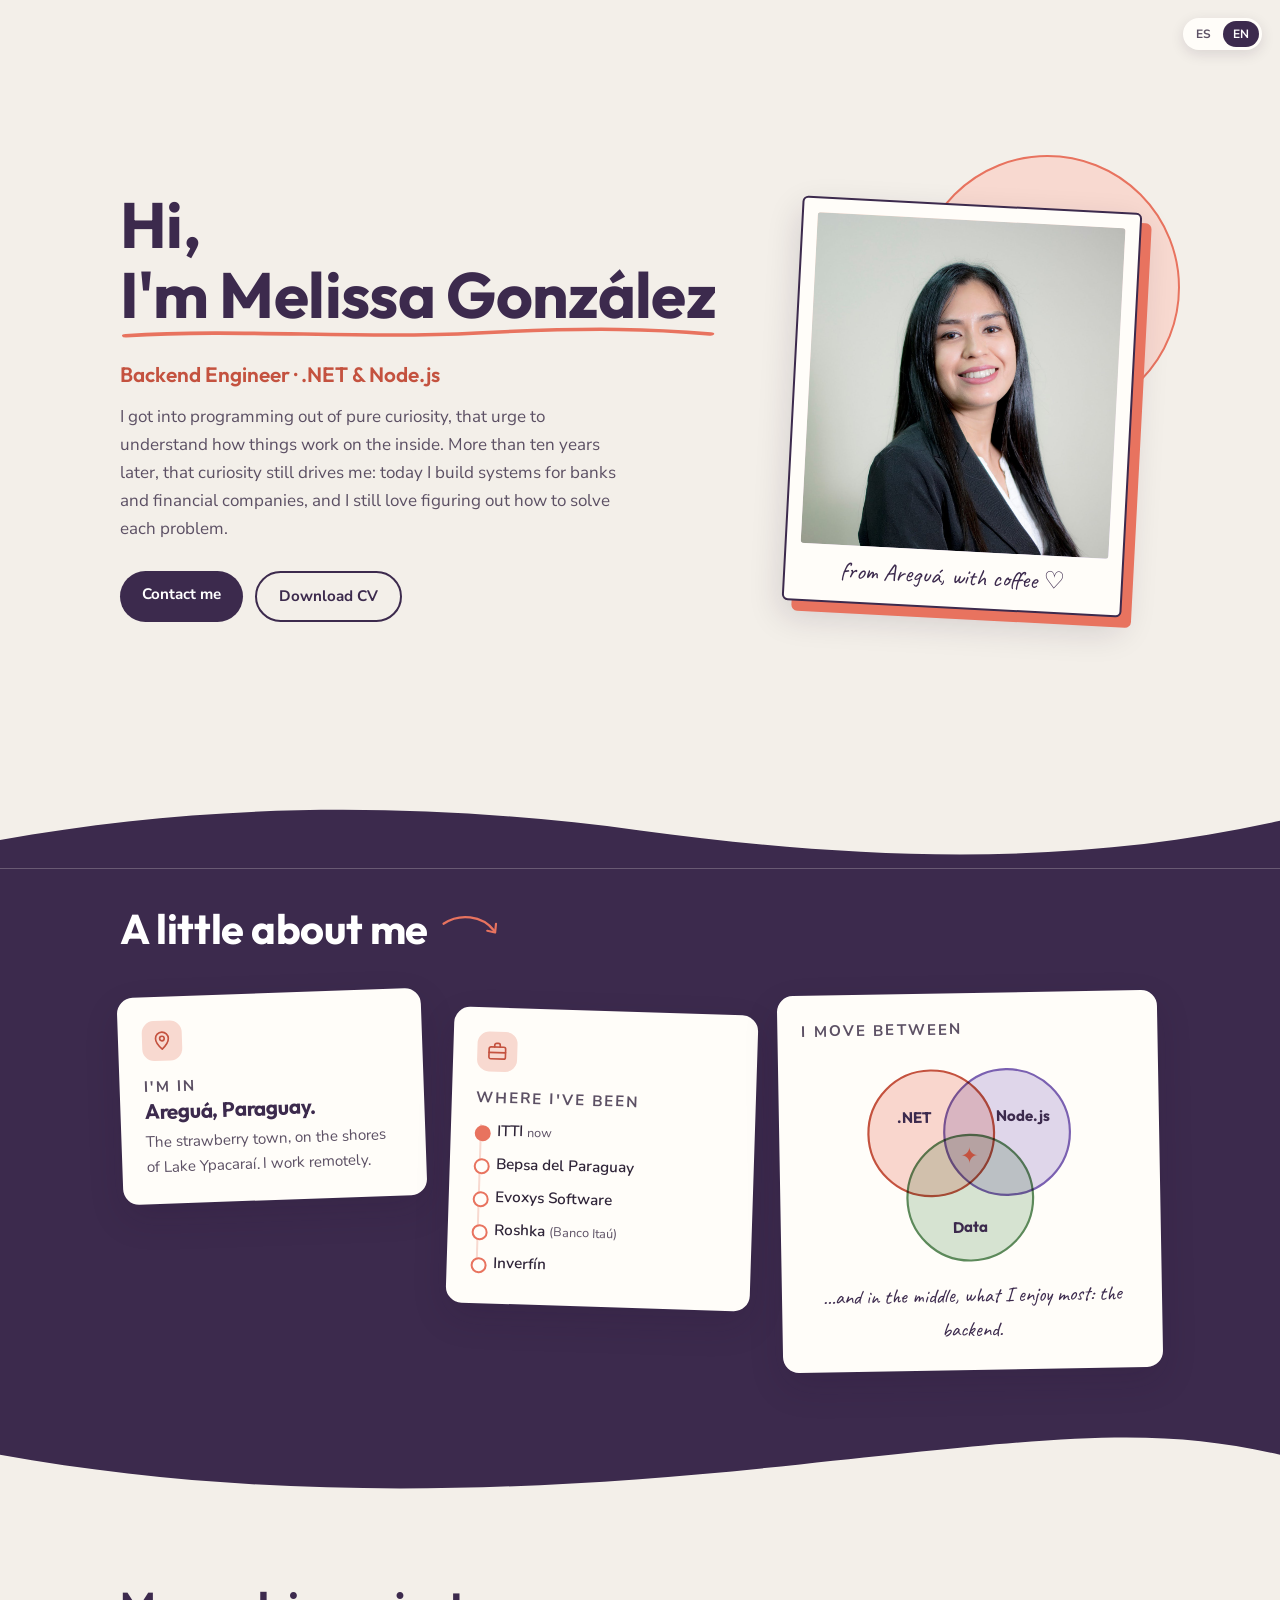
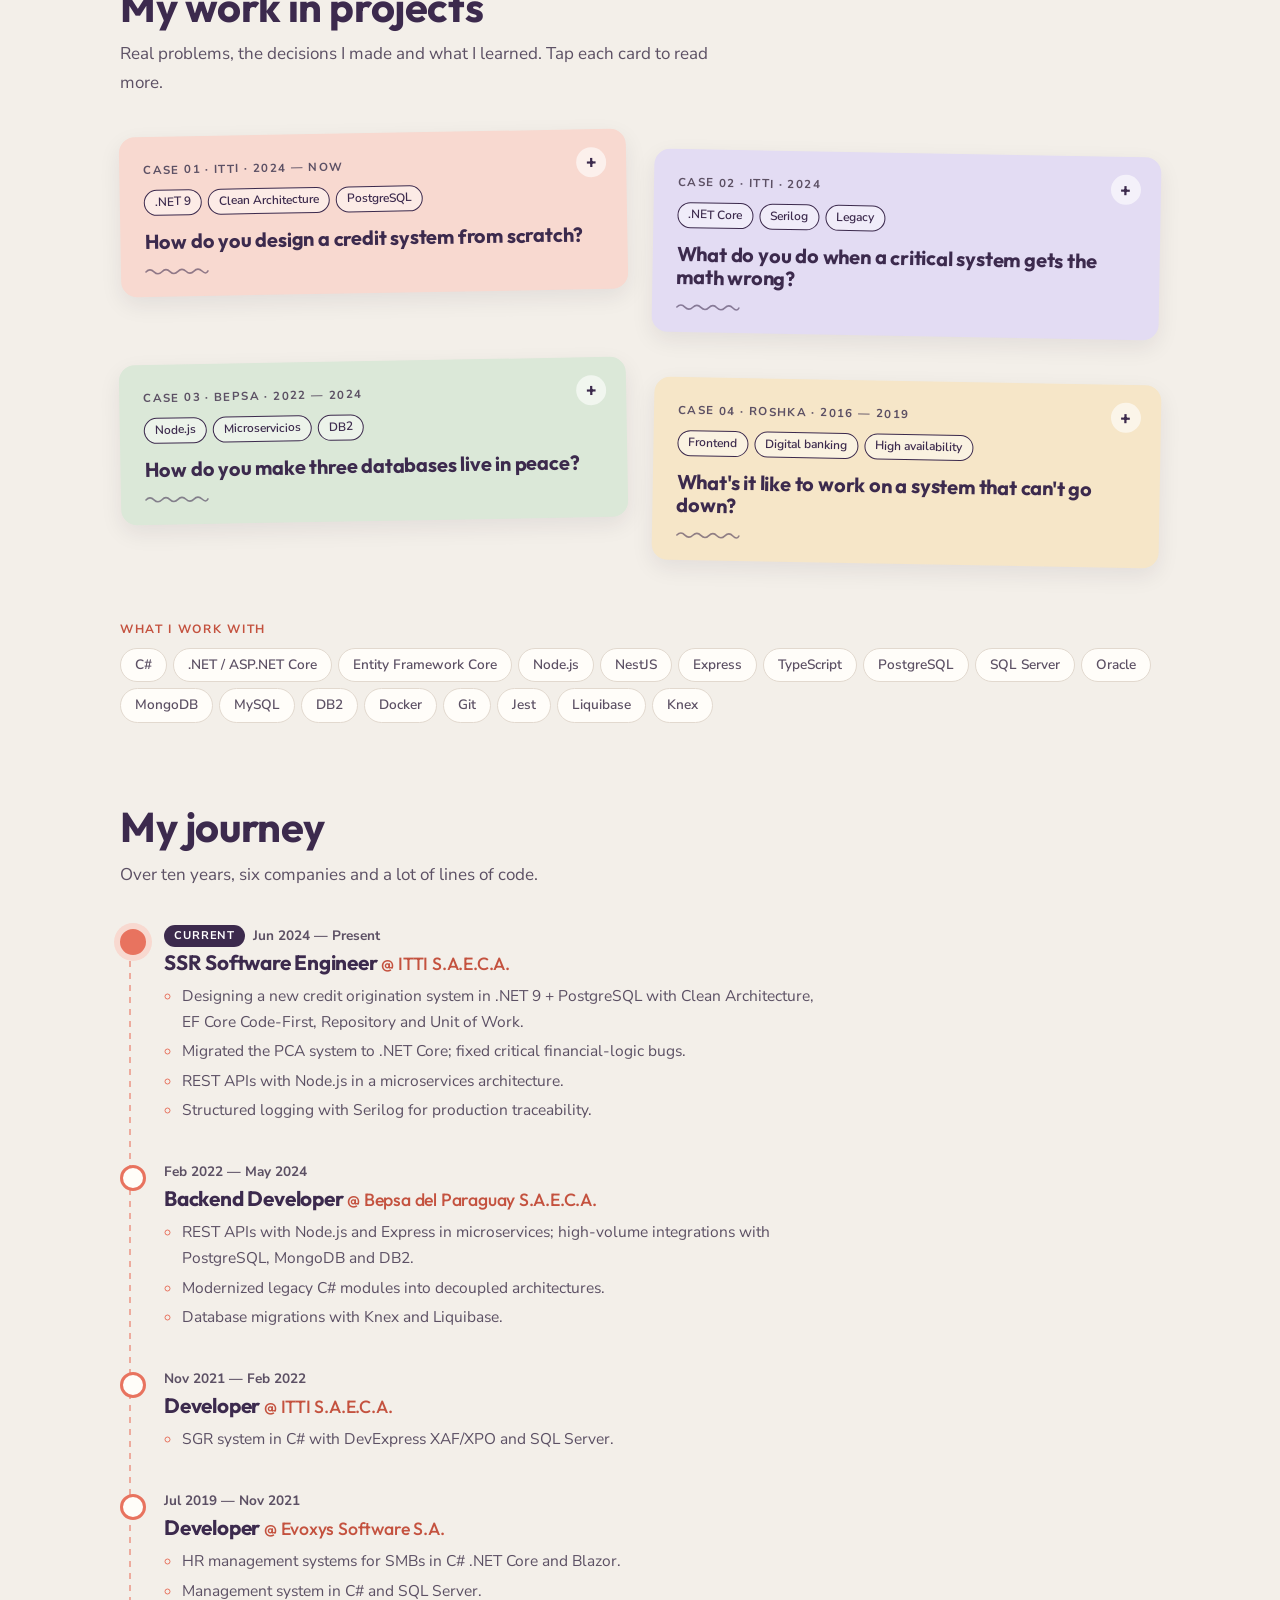
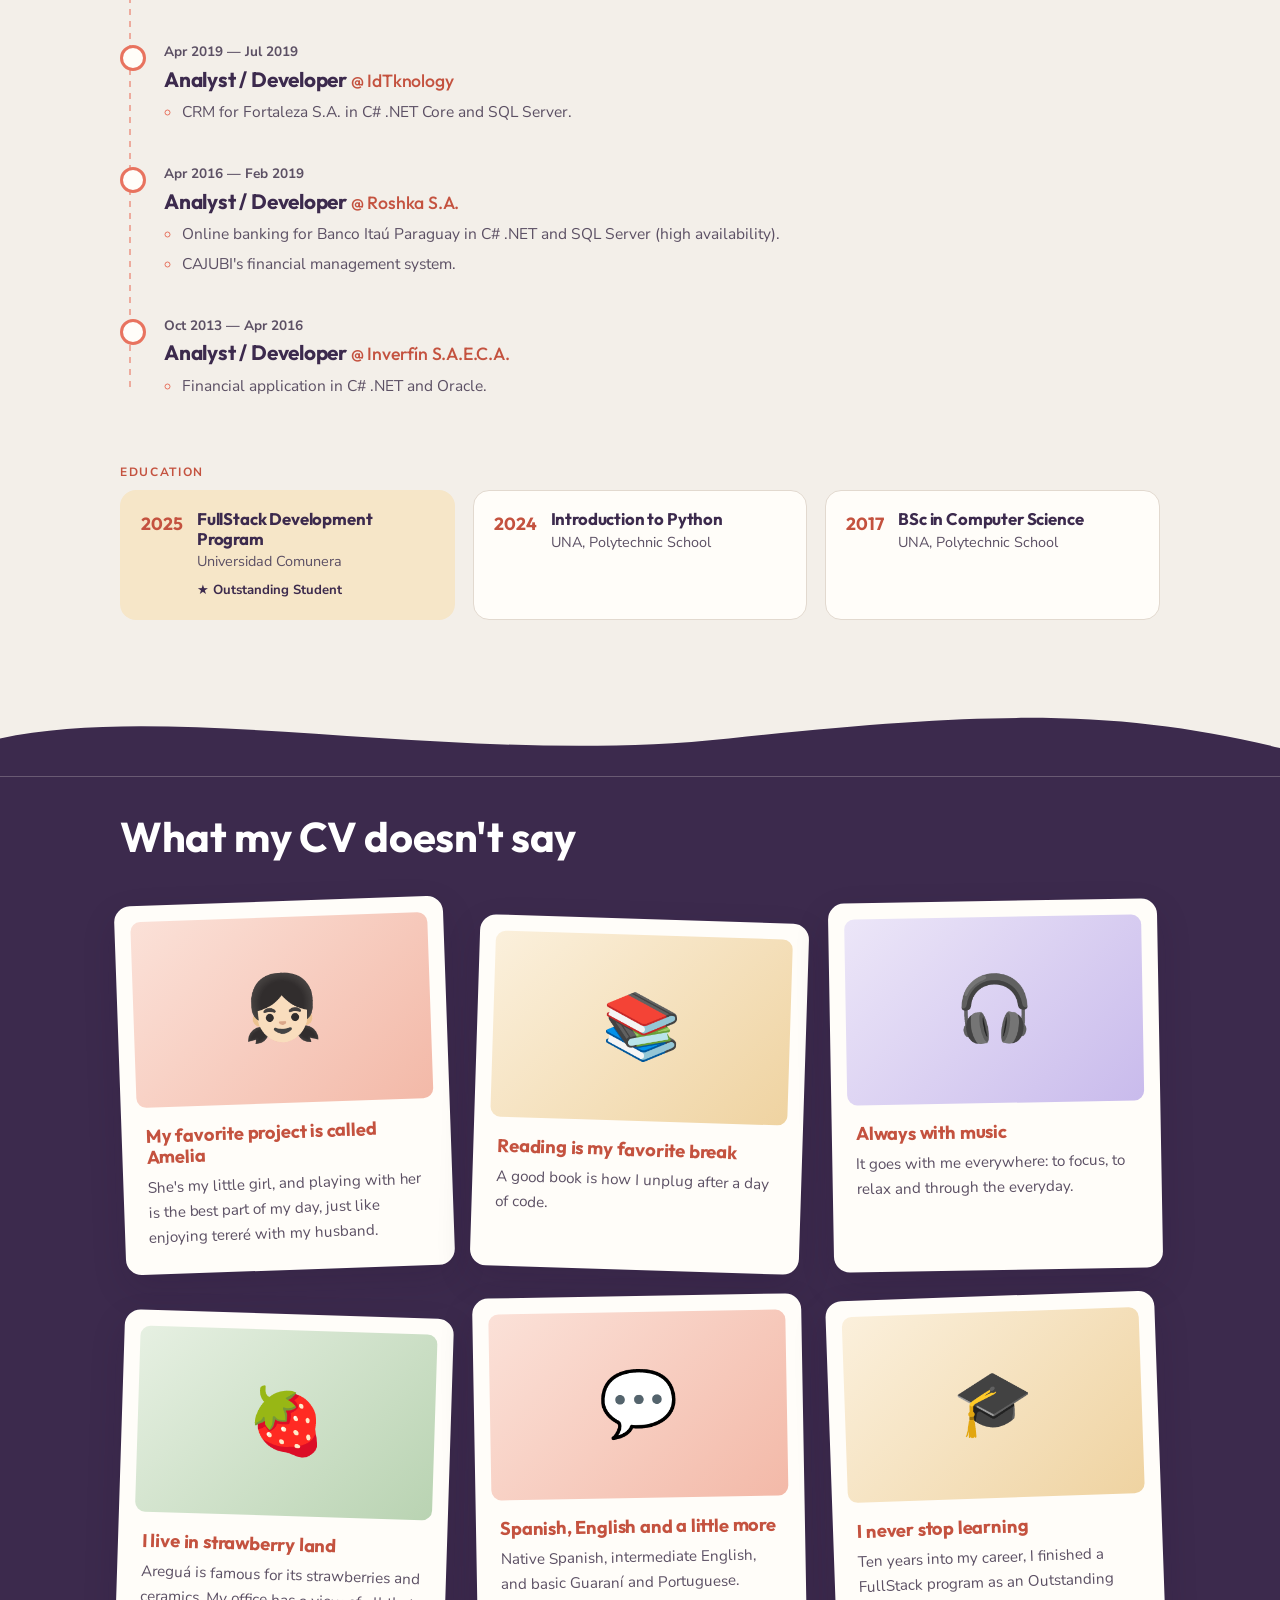
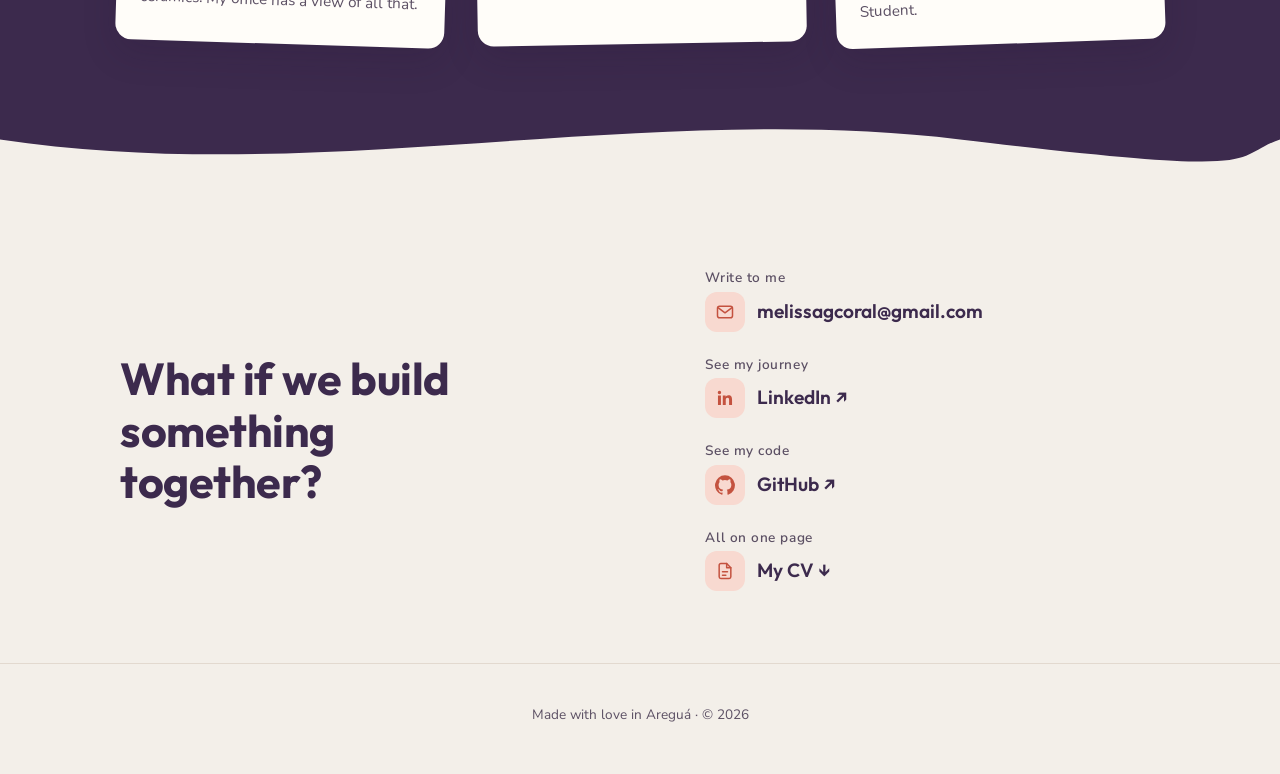
==== index.html @ dd64c3f0 "Portfolio de Melissa González Coral Versión principal (coral y ciruela) con selector ES/EN, más las " ====
<!doctype html>
<html lang="es">
<head>
  <meta charset="utf-8" />
  <meta name="viewport" content="width=device-width, initial-scale=1" />
  <title>Melissa González Coral · Backend Engineer</title>
  <meta name="description" content="Backend Engineer en Paraguay. +10 años construyendo sistemas para banca y finanzas con .NET, Node.js y PostgreSQL." />
  <meta property="og:title" content="Melissa González Coral · Backend Engineer" />
  <meta property="og:description" content="+10 años construyendo sistemas confiables para banca y finanzas." />
  <link rel="icon" href="data:image/svg+xml,<svg xmlns='http://www.w3.org/2000/svg' viewBox='0 0 32 32'><circle cx='16' cy='16' r='16' fill='%23e8735f'/><text x='16' y='22' text-anchor='middle' font-family='Arial' font-weight='700' font-size='17' fill='white'>M</text></svg>" />
  <link rel="preconnect" href="https://fonts.googleapis.com" />
  <link rel="preconnect" href="https://fonts.gstatic.com" crossorigin />
  <link href="https://fonts.googleapis.com/css2?family=Outfit:wght@400;500;600;700&family=Nunito+Sans:opsz,wght@6..12,400;6..12,600;6..12,700&family=Caveat:wght@600&display=swap" rel="stylesheet" />
  <link rel="stylesheet" href="styles.css" />
</head>
<body>
  <a class="skip" href="#main" data-i18n="skip">Saltar al contenido</a>

  <div class="lang" role="group" aria-label="Idioma / Language">
    <button data-lang="es" aria-pressed="true">ES</button>
    <button data-lang="en" aria-pressed="false">EN</button>
  </div>

  <main id="main">
    <!-- HERO -->
    <section class="hero wrap">
      <div class="hero__text">
        <h1>
          <span data-i18n="hero.hi">Hola,</span><br />
          <span class="underline"><span data-i18n="hero.name">soy Melissa González</span>
            <svg viewBox="0 0 300 18" preserveAspectRatio="none" aria-hidden="true"><path d="M3 12 C 60 4, 120 16, 180 9 S 270 5, 297 10" /></svg>
          </span>
        </h1>
        <p class="hero__role" data-i18n="hero.role">Backend Engineer · .NET & Node.js</p>
        <p class="hero__lead" data-i18n="hero.lead">
          Llegué a la programación por pura curiosidad, por esas ganas de entender cómo
          funcionan las cosas por dentro. Más de diez años después, esa curiosidad sigue siendo
          mi motor: hoy construyo sistemas para bancos y financieras, y todavía me encanta
          descubrir cómo resolver cada problema.
        </p>
        <div class="hero__cta">
          <a class="btn btn--solid" href="#contacto" data-i18n="hero.cta">Contactame</a>
          <a class="btn btn--line" href="assets/MelissaGonzalez_CV.pdf" download data-i18n="hero.cv">Descargar CV</a>
        </div>
      </div>

      <figure class="polaroid">
        <span class="polaroid__circle" aria-hidden="true"></span>
        <div class="polaroid__frame">
          <div class="polaroid__photo">
            <!-- Para usar tu foto: guardala como assets/foto.jpg y aparece sola -->
            <div class="polaroid__placeholder" aria-hidden="true">
              <span class="ph-emoji">👩🏻‍💻</span>
              <span class="ph-steam">☕</span>
            </div>
            <img src="assets/foto.jpg" alt="Melissa González" onerror="this.remove()" />
          </div>
          <figcaption class="hand" data-i18n="hero.caption">desde Areguá, con café ♡</figcaption>
        </div>
      </figure>
    </section>

    <!-- ABOUT (dark) -->
    <div class="wave wave--top" aria-hidden="true"><svg viewBox="0 0 1440 80" preserveAspectRatio="none"><path d="M0 50 C 240 10, 480 10, 720 40 S 1200 80, 1440 30 L1440 80 L0 80 Z"/></svg></div>
    <section class="dark" id="sobre-mi">
      <div class="wrap">
        <h2 class="title-arrow"><span data-i18n="about.title">Un poco sobre mí</span>
          <svg class="arrow" viewBox="0 0 80 40" aria-hidden="true"><path d="M4 14 C 22 2, 48 4, 62 22" /><path d="M54 22 L63 24 L64 14" /></svg>
        </h2>

        <div class="about">
          <article class="card card--tilt-l">
            <span class="card__icon" aria-hidden="true">
              <svg viewBox="0 0 24 24"><path d="M12 21s-7-6.2-7-11.5A7 7 0 0 1 19 9.5C19 14.8 12 21 12 21Z"/><circle cx="12" cy="9.5" r="2.5"/></svg>
            </span>
            <p class="label" data-i18n="about.where.k">Estoy en</p>
            <h3>Areguá, Paraguay.</h3>
            <p data-i18n="about.where.p">La ciudad de las frutillas, a orillas del lago Ypacaraí. Trabajo en remoto.</p>
          </article>

          <article class="card card--tilt-r">
            <span class="card__icon" aria-hidden="true">
              <svg viewBox="0 0 24 24"><rect x="3" y="7" width="18" height="13" rx="2"/><path d="M9 7V5a2 2 0 0 1 2-2h2a2 2 0 0 1 2 2v2M3 13h18"/></svg>
            </span>
            <p class="label" data-i18n="about.been.k">Pasé por</p>
            <ol class="path">
              <li class="now">ITTI <small data-i18n="about.now">hoy</small></li>
              <li>Bepsa del Paraguay</li>
              <li>Evoxys Software</li>
              <li>Roshka <small>(Banco Itaú)</small></li>
              <li>Inverfín</li>
            </ol>
          </article>

          <article class="card card--tilt-l2">
            <p class="label" data-i18n="about.venn.k">Me muevo entre</p>
            <svg class="venn" viewBox="0 0 240 210" role="img" aria-label=".NET, Node.js y Bases de datos; en el centro, Backend">
              <circle cx="85" cy="80" r="58" class="v1" />
              <circle cx="155" cy="80" r="58" class="v2" />
              <circle cx="120" cy="140" r="58" class="v3" />
              <text x="70" y="70">.NET</text>
              <text x="170" y="70">Node.js</text>
              <text x="120" y="172" data-i18n="about.venn.db">Datos</text>
              <text x="120" y="108" class="center">✦</text>
            </svg>
            <p class="venn__note" data-i18n="about.venn.note">…y en el medio, lo que más disfruto: el backend.</p>
          </article>
        </div>
      </div>
    </section>
    <div class="wave wave--bottom" aria-hidden="true"><svg viewBox="0 0 1440 80" preserveAspectRatio="none"><path d="M0 30 C 300 80, 600 70, 900 40 S 1300 0, 1440 30 L1440 0 L0 0 Z"/></svg></div>

    <!-- PROJECTS -->
    <section class="wrap section" id="proyectos">
      <h2 data-i18n="proj.title">Mi trabajo en proyectos</h2>
      <p class="sub" data-i18n="proj.sub">Problemas reales, las decisiones que tomé y lo que aprendí. Tocá cada tarjeta para leer más.</p>

      <div class="cases">
        <details class="case case--coral">
          <summary>
            <span class="case__n" data-i18n="c1.n">Caso 01 · ITTI · 2024 — hoy</span>
            <ul class="pills"><li>.NET 9</li><li>Clean Architecture</li><li>PostgreSQL</li></ul>
            <h3 data-i18n="c1.q">¿Cómo se diseña un sistema de crédito desde cero?</h3>
            <span class="squiggle" aria-hidden="true"></span>
          </summary>
          <div class="case__body" data-i18n="c1.a">
            <p>Me tocó diseñar el nuevo sistema de originación de crédito. Lo armé por capas (API, aplicación, dominio e infraestructura) para que las reglas del negocio vivan separadas de la base de datos y se puedan probar sin miedo.</p>
            <p><strong>Decisiones:</strong> Entity Framework Core Code-First, patrones Repository y Unit of Work, y PostgreSQL.</p>
          </div>
        </details>

        <details class="case case--lilac">
          <summary>
            <span class="case__n" data-i18n="c2.n">Caso 02 · ITTI · 2024</span>
            <ul class="pills"><li>.NET Core</li><li>Serilog</li><li>Legacy</li></ul>
            <h3 data-i18n="c2.q">¿Qué hacés cuando un sistema crítico calcula mal?</h3>
            <span class="squiggle" aria-hidden="true"></span>
          </summary>
          <div class="case__body" data-i18n="c2.a">
            <p>Migré el sistema PCA de originación de crédito a .NET Core y corregí bugs críticos de lógica financiera, mejorando la integridad de los datos.</p>
            <p><strong>Lo que aprendí:</strong> sin buenos logs no hay diagnóstico. Sumé logging estructurado con Serilog y el equipo empezó a encontrar errores mucho más rápido.</p>
          </div>
        </details>

        <details class="case case--sage">
          <summary>
            <span class="case__n" data-i18n="c3.n">Caso 03 · Bepsa · 2022 — 2024</span>
            <ul class="pills"><li>Node.js</li><li>Microservicios</li><li>DB2</li></ul>
            <h3 data-i18n="c3.q">¿Cómo hacés que tres bases de datos convivan en paz?</h3>
            <span class="squiggle" aria-hidden="true"></span>
          </summary>
          <div class="case__body" data-i18n="c3.a">
            <p>Diseñé APIs REST en Node.js y Express dentro de una arquitectura de microservicios de alto volumen, integrando PostgreSQL, MongoDB y DB2.</p>
            <p><strong>La clave:</strong> migraciones versionadas con Knex y Liquibase, para que desarrollo y producción nunca se desincronicen. También modernicé módulos legacy en C#.</p>
          </div>
        </details>

        <details class="case case--sand">
          <summary>
            <span class="case__n" data-i18n="c4.n">Caso 04 · Roshka · 2016 — 2019</span>
            <ul class="pills"><li>Frontend</li><li data-i18n="c4.pill">Banca digital</li><li data-i18n="c4.pill2">Alta disponibilidad</li></ul>
            <h3 data-i18n="c4.q">¿Cómo es trabajar en un sistema que no se puede caer?</h3>
            <span class="squiggle" aria-hidden="true"></span>
          </summary>
          <div class="case__body" data-i18n="c4.a">
            <p>Desarrollé y mantuve el frontend del homebanking de Banco Itaú Paraguay, un sistema transaccional que tenía que estar disponible todo el tiempo. También el sistema de gestión financiera de CAJUBI.</p>
            <p><strong>Lo que aprendí:</strong> cuando miles de personas dependen de un sistema, cada cambio que pasa a producción se cuida al detalle.</p>
          </div>
        </details>
      </div>

      <div class="stack">
        <p class="label" data-i18n="stack.k">Con qué trabajo</p>
        <ul class="pills pills--lg">
          <li>C#</li><li>.NET / ASP.NET Core</li><li>Entity Framework Core</li><li>Node.js</li><li>NestJS</li><li>Express</li><li>TypeScript</li>
          <li>PostgreSQL</li><li>SQL Server</li><li>Oracle</li><li>MongoDB</li><li>MySQL</li><li>DB2</li>
          <li>Docker</li><li>Git</li><li>Jest</li><li>Liquibase</li><li>Knex</li>
        </ul>
      </div>
    </section>

    <!-- EXPERIENCE + EDUCATION -->
    <section class="wrap section section--tight" id="experiencia">
      <h2 data-i18n="exp.title">Mi recorrido</h2>
      <p class="sub" data-i18n="exp.sub">Más de diez años, seis empresas y muchas líneas de código.</p>

      <ol class="timeline">
        <li class="tl tl--now">
          <div class="tl__when"><span class="tl__badge" data-i18n="exp.now">Actual</span> <span data-i18n="j1.when">Jun 2024 — Presente</span></div>
          <h3><span data-i18n="j1.role">SSR Software Engineer</span> <span class="tl__at">@ ITTI S.A.E.C.A.</span></h3>
          <ul>
            <li data-i18n="j1.b1">Diseño de un nuevo sistema de originación de crédito en .NET 9 + PostgreSQL con Clean Architecture, EF Core Code-First, Repository y Unit of Work.</li>
            <li data-i18n="j1.b2">Migración del sistema PCA a .NET Core; corrección de bugs críticos de lógica financiera.</li>
            <li data-i18n="j1.b3">APIs REST con Node.js en arquitectura de microservicios.</li>
            <li data-i18n="j1.b4">Logging estructurado con Serilog para trazabilidad en producción.</li>
          </ul>
        </li>
        <li class="tl">
          <div class="tl__when">Feb 2022 — May 2024</div>
          <h3><span data-i18n="j2.role">Desarrolladora Backend</span> <span class="tl__at">@ Bepsa del Paraguay S.A.E.C.A.</span></h3>
          <ul>
            <li data-i18n="j2.b1">APIs REST con Node.js y Express en microservicios; integraciones con PostgreSQL, MongoDB y DB2 en alto volumen.</li>
            <li data-i18n="j2.b2">Modernización de módulos legacy en C# hacia arquitecturas desacopladas.</li>
            <li data-i18n="j2.b3">Gestión de migraciones con Knex y Liquibase.</li>
          </ul>
        </li>
        <li class="tl">
          <div class="tl__when">Nov 2021 — Feb 2022</div>
          <h3><span data-i18n="j3.role">Desarrolladora</span> <span class="tl__at">@ ITTI S.A.E.C.A.</span></h3>
          <ul>
            <li data-i18n="j3.b1">Sistema SGR en C# con DevExpress XAF/XPO y SQL Server.</li>
          </ul>
        </li>
        <li class="tl">
          <div class="tl__when">Jul 2019 — Nov 2021</div>
          <h3><span data-i18n="j4.role">Desarrolladora</span> <span class="tl__at">@ Evoxys Software S.A.</span></h3>
          <ul>
            <li data-i18n="j4.b1">Sistemas de gestión de RR.HH. para PyMEs en C# .NET Core y Blazor.</li>
            <li data-i18n="j4.b2">Sistema de gestión en C# y SQL Server.</li>
          </ul>
        </li>
        <li class="tl">
          <div class="tl__when" data-i18n="j5.when">Abr 2019 — Jul 2019</div>
          <h3><span data-i18n="j5.role">Analista / Desarrolladora</span> <span class="tl__at">@ IdTknology</span></h3>
          <ul>
            <li data-i18n="j5.b1">CRM para Fortaleza S.A. en C# .NET Core y SQL Server.</li>
          </ul>
        </li>
        <li class="tl">
          <div class="tl__when" data-i18n="j6.when">Abr 2016 — Feb 2019</div>
          <h3><span data-i18n="j6.role">Analista / Desarrolladora</span> <span class="tl__at">@ Roshka S.A.</span></h3>
          <ul>
            <li data-i18n="j6.b1">Homebanking de Banco Itaú Paraguay en C# .NET y SQL Server (alta disponibilidad).</li>
            <li data-i18n="j6.b2">Sistema de gestión financiera de CAJUBI.</li>
          </ul>
        </li>
        <li class="tl">
          <div class="tl__when" data-i18n="j7.when">Oct 2013 — Abr 2016</div>
          <h3><span data-i18n="j7.role">Analista / Desarrolladora</span> <span class="tl__at">@ Inverfín S.A.E.C.A.</span></h3>
          <ul>
            <li data-i18n="j7.b1">Aplicación financiera en C# .NET y Oracle.</li>
          </ul>
        </li>
      </ol>

      <div class="edu">
        <p class="label" data-i18n="edu.k">Educación</p>
        <ul class="edu__list">
          <li class="edu__item edu__item--star">
            <span class="edu__year">2025</span>
            <div>
              <h3 data-i18n="edu1.t">Diplomado en FullStack</h3>
              <p>Universidad Comunera <span class="edu__badge" data-i18n="edu1.badge">★ Estudiante Destacada</span></p>
            </div>
          </li>
          <li class="edu__item">
            <span class="edu__year">2024</span>
            <div>
              <h3 data-i18n="edu2.t">Introducción a Python</h3>
              <p data-i18n="edu.una">UNA, Facultad Politécnica</p>
            </div>
          </li>
          <li class="edu__item">
            <span class="edu__year">2017</span>
            <div>
              <h3 data-i18n="edu3.t">Licenciatura en Ciencias Informáticas</h3>
              <p data-i18n="edu.una2">UNA, Facultad Politécnica</p>
            </div>
          </li>
        </ul>
      </div>
    </section>

    <!-- FUN FACTS (dark) -->
    <div class="wave wave--top" aria-hidden="true"><svg viewBox="0 0 1440 80" preserveAspectRatio="none"><path d="M0 40 C 200 0, 520 70, 820 40 S 1260 10, 1440 50 L1440 80 L0 80 Z"/></svg></div>
    <section class="dark" id="mas-de-mi">
      <div class="wrap">
        <h2 class="title-spark"><span data-i18n="fun.title">Lo que no dice mi CV</span></h2>
        <div class="facts">
          <article class="fact card--tilt-l">
            <div class="fact__art fact__art--coral" aria-hidden="true">👧🏻</div>
            <h3 data-i18n="f4.t">Mi proyecto favorito se llama Amelia</h3>
            <p data-i18n="f4.p">Es mi niña, y jugar con ella es la mejor parte de mi día, igual que disfrutar un tereré con mi esposo.</p>
          </article>
          <article class="fact card--tilt-r">
            <div class="fact__art fact__art--sand" aria-hidden="true">📚</div>
            <h3 data-i18n="f5.t">Leer es mi pausa favorita</h3>
            <p data-i18n="f5.p">Un buen libro es mi forma de desconectar después de un día de código.</p>
          </article>
          <article class="fact card--tilt-l2">
            <div class="fact__art fact__art--lilac" aria-hidden="true">🎧</div>
            <h3 data-i18n="f6.t">Siempre con música</h3>
            <p data-i18n="f6.p">Me acompaña en todo: para concentrarme, para relajarme y para el día a día.</p>
          </article>
          <article class="fact card--tilt-r">
            <div class="fact__art fact__art--sage" aria-hidden="true">🍓</div>
            <h3 data-i18n="f1.t">Vivo en la tierra de las frutillas</h3>
            <p data-i18n="f1.p">Areguá es famosa por sus frutillas y su cerámica. Mi oficina tiene vista a eso.</p>
          </article>
          <article class="fact card--tilt-l2">
            <div class="fact__art fact__art--coral" aria-hidden="true">💬</div>
            <h3 data-i18n="f2.t">Español, inglés y un poquito más</h3>
            <p data-i18n="f2.p">Español nativo, inglés intermedio, y guaraní y portugués en nivel básico.</p>
          </article>
          <article class="fact card--tilt-l">
            <div class="fact__art fact__art--sand" aria-hidden="true">🎓</div>
            <h3 data-i18n="f3.t">Nunca dejo de estudiar</h3>
            <p data-i18n="f3.p">Diez años después de empezar, terminé un Diplomado FullStack como Estudiante Destacada.</p>
          </article>
        </div>
      </div>
    </section>
    <div class="wave wave--bottom" aria-hidden="true"><svg viewBox="0 0 1440 80" preserveAspectRatio="none"><path d="M0 40 C 360 90, 720 0, 1080 40 S 1380 60, 1440 40 L1440 0 L0 0 Z"/></svg></div>

    <!-- CONTACT -->
    <section class="wrap contact" id="contacto">
      <h2 data-i18n="contact.title">¿Y si construimos algo juntos?</h2>
      <ul class="contact__list">
        <li>
          <span class="label" data-i18n="contact.mail.k">Escribime</span>
          <a href="mailto:melissagcoral@gmail.com">
            <span class="ico" aria-hidden="true"><svg viewBox="0 0 24 24" class="ico--line"><rect x="3" y="5" width="18" height="14" rx="2.5"/><path d="m4 7 8 6 8-6"/></svg></span>
            <span>melissagcoral@gmail.com</span>
          </a>
        </li>
        <li>
          <span class="label" data-i18n="contact.li.k">Mirá mi recorrido</span>
          <a href="https://www.linkedin.com/in/melissagcoral" target="_blank" rel="noopener">
            <span class="ico" aria-hidden="true"><svg viewBox="0 0 24 24"><path d="M20.45 20.45h-3.55v-5.57c0-1.33-.03-3.04-1.85-3.04-1.85 0-2.14 1.45-2.14 2.94v5.67H9.35V9h3.41v1.56h.05c.48-.9 1.64-1.85 3.37-1.85 3.6 0 4.27 2.37 4.27 5.46v6.28ZM5.34 7.43a2.06 2.06 0 1 1 0-4.13 2.06 2.06 0 0 1 0 4.13ZM7.12 20.45H3.56V9h3.56v11.45Z"/></svg></span>
            <span>LinkedIn ↗</span>
          </a>
        </li>
        <li>
          <span class="label" data-i18n="contact.gh.k">Mirá mi código</span>
          <a href="https://github.com/melissagcoral" target="_blank" rel="noopener">
            <span class="ico" aria-hidden="true"><svg viewBox="0 0 24 24"><path d="M12 .3a12 12 0 0 0-3.8 23.38c.6.12.83-.26.83-.57l-.02-2.04c-3.34.72-4.04-1.61-4.04-1.61-.55-1.39-1.34-1.76-1.34-1.76-1.09-.74.08-.73.08-.73 1.2.09 1.84 1.24 1.84 1.24 1.07 1.83 2.8 1.3 3.49 1 .11-.78.42-1.31.76-1.6-2.67-.31-5.47-1.34-5.47-5.94 0-1.31.47-2.38 1.24-3.22-.14-.3-.54-1.52.1-3.18 0 0 1-.32 3.3 1.23a11.5 11.5 0 0 1 6 0c2.28-1.55 3.29-1.23 3.29-1.23.64 1.66.24 2.88.12 3.18.77.84 1.23 1.91 1.23 3.22 0 4.61-2.8 5.63-5.48 5.92.42.36.81 1.1.81 2.22l-.01 3.29c0 .32.21.69.82.57A12 12 0 0 0 12 .3"/></svg></span>
            <span>GitHub ↗</span>
          </a>
        </li>
        <li>
          <span class="label" data-i18n="contact.cv.k">Todo en una página</span>
          <a href="assets/MelissaGonzalez_CV.pdf" download>
            <span class="ico" aria-hidden="true"><svg viewBox="0 0 24 24" class="ico--line"><path d="M14 3H7a2 2 0 0 0-2 2v14a2 2 0 0 0 2 2h10a2 2 0 0 0 2-2V8z"/><path d="M14 3v5h5M9 13h6M9 17h4"/></svg></span>
            <span data-i18n="contact.cv">Mi CV ↓</span>
          </a>
        </li>
      </ul>
    </section>
  </main>

  <footer class="footer">
    <p><span data-i18n="footer">Hecho con cariño desde Areguá</span> · © <span id="year"></span></p>
  </footer>

  <script src="script.js"></script>
</body>
</html>
---- styles.css ----
:root {
  --cream: #f3efe9;
  --paper: #fffdf9;
  --plum: #3c2a4d;
  --plum-2: #4a3760;
  --ink: #2f2438;
  --ink-2: #5c5064;
  --coral: #e8735f;
  --coral-d: #c4523f;
  --coral-soft: #f8d9d0;
  --lilac-soft: #e3dcf3;
  --sage-soft: #dbe8d8;
  --sand-soft: #f6e6c8;
  --line: #e2d9cf;
  --display: "Outfit", system-ui, sans-serif;
  --sans: "Nunito Sans", system-ui, -apple-system, "Segoe UI", sans-serif;
  --hand: "Caveat", "Segoe Print", cursive;
  --max: 1080px;
  --shadow: 0 14px 34px rgba(40, 20, 50, .16);
}

* { box-sizing: border-box; }
html { scroll-behavior: smooth; overflow-x: hidden; overflow-x: clip; }
body {
  margin: 0; background: var(--cream); color: var(--ink);
  font-family: var(--sans); font-size: 17px; line-height: 1.65;
  -webkit-font-smoothing: antialiased; overflow-x: hidden; overflow-x: clip;
}
h1, h2, h3 { font-family: var(--display); line-height: 1.15; margin: 0; letter-spacing: -.01em; }
a { color: var(--coral-d); }
strong { color: var(--ink); }
.wrap { max-width: var(--max); margin: 0 auto; padding: 0 20px; }
.hand { font-family: var(--hand); }
.label {
  font-size: .75rem; font-weight: 700; letter-spacing: .14em; text-transform: uppercase;
  color: var(--coral-d); margin: 0 0 8px;
}
:focus-visible { outline: 2px solid var(--coral); outline-offset: 3px; border-radius: 6px; }
.skip { position: absolute; left: -999px; top: 8px; z-index: 100; background: var(--coral); color: #fff; padding: 8px 14px; border-radius: 999px; }
.skip:focus { left: 8px; }

/* LANG */
.lang {
  position: fixed; top: 18px; right: 18px; z-index: 60;
  display: flex; padding: 3px; gap: 2px; border-radius: 999px;
  background: var(--paper); box-shadow: 0 4px 14px rgba(40, 20, 50, .12);
}
.lang button {
  border: 0; background: none; cursor: pointer; border-radius: 999px;
  font: 700 .75rem var(--sans); padding: 5px 10px; color: var(--ink-2);
}
.lang button[aria-pressed="true"] { background: var(--plum); color: #fff; }

/* BUTTONS */
.btn {
  display: inline-block; text-decoration: none; font-weight: 700; font-size: .95rem;
  padding: 11px 22px; border-radius: 999px; transition: transform .2s, background .2s, color .2s;
}
.btn:hover { transform: translateY(-2px); }
.btn--solid { background: var(--plum); color: #fff; }
.btn--solid:hover { background: var(--plum-2); }
.btn--line { border: 2px solid var(--plum); color: var(--plum); }
.btn--line:hover { background: var(--plum); color: #fff; }

/* HERO */
.hero {
  min-height: 88vh; display: grid; grid-template-columns: 1.2fr 1fr;
  align-items: center; gap: 48px; padding-top: 80px; padding-bottom: 60px;
}
.hero h1 { font-size: clamp(2.5rem, 6vw, 4rem); font-weight: 700; color: var(--plum); line-height: 1.1; }
.underline { position: relative; display: inline-block; white-space: nowrap; }
.underline svg {
  position: absolute; left: 0; bottom: -10px; width: 100%; height: 16px; overflow: visible;
}
.underline path {
  fill: none; stroke: var(--coral); stroke-width: 4; stroke-linecap: round;
  stroke-dasharray: 340; stroke-dashoffset: 340; animation: draw 1.1s .4s ease-out forwards;
}
@keyframes draw { to { stroke-dashoffset: 0; } }
.hero__role { font-family: var(--display); font-weight: 600; font-size: 1.3rem; color: var(--coral-d); margin: 26px 0 12px; }
.hero__lead { color: var(--ink-2); max-width: 50ch; margin: 0 0 28px; }
.hero__cta { display: flex; flex-wrap: wrap; gap: 12px; }

.polaroid { position: relative; margin: 0; justify-self: center; width: min(340px, 80vw); }
.polaroid__circle {
  position: absolute; width: 78%; aspect-ratio: 1; border-radius: 50%;
  background: var(--coral-soft); border: 2px solid var(--coral); right: -14%; top: -12%; z-index: 0;
}
.polaroid__frame {
  position: relative; z-index: 1; background: var(--paper); padding: 14px 14px 10px;
  border: 2px solid var(--plum); border-radius: 6px; transform: rotate(3deg);
  box-shadow: 10px 10px 0 var(--coral), var(--shadow); transition: transform .4s;
}
.polaroid:hover .polaroid__frame { transform: rotate(0deg) scale(1.02); }
.polaroid__photo { position: relative; aspect-ratio: 4 / 4.3; border-radius: 3px; overflow: hidden; background: linear-gradient(160deg, #f9dccf, #e6dbf3); }
.polaroid__photo img { position: absolute; inset: 0; width: 100%; height: 100%; object-fit: cover; }
.polaroid__placeholder { position: absolute; inset: 0; display: grid; place-items: center; }
.ph-emoji { font-size: clamp(5rem, 14vw, 7.5rem); }
.ph-steam { position: absolute; right: 18%; bottom: 16%; font-size: 2.2rem; transform: rotate(-8deg); }
.polaroid figcaption { text-align: center; font-size: 1.5rem; color: var(--plum); padding-top: 6px; }

/* WAVES + DARK SECTIONS */
.wave { line-height: 0; }
.wave svg { display: block; width: 100%; height: clamp(40px, 6vw, 80px); }
.wave path { fill: var(--plum); }
.dark { background: var(--plum); color: #f4eef7; padding: 36px 0 56px; }
.dark h2 { color: #fff; }
.section { padding-top: 80px; padding-bottom: 80px; }
h2 { font-size: clamp(1.9rem, 4vw, 2.6rem); font-weight: 700; color: var(--plum); }
.sub { color: var(--ink-2); margin: 10px 0 36px; max-width: 60ch; }

.title-arrow { display: flex; align-items: center; gap: 12px; margin-bottom: 40px; }
.arrow { width: 70px; height: 36px; }
.arrow path { fill: none; stroke: var(--coral); stroke-width: 2.5; stroke-linecap: round; stroke-linejoin: round; }

/* ABOUT CARDS */
.about { display: grid; grid-template-columns: 1fr 1fr 1.25fr; gap: 26px; align-items: start; }
.card {
  background: var(--paper); color: var(--ink); border-radius: 16px; padding: 24px;
  box-shadow: var(--shadow); transition: transform .35s;
}
.card p { margin: 0; color: var(--ink-2); font-size: .95rem; }
.card h3 { font-size: 1.3rem; margin-bottom: 6px; color: var(--plum); }
.card--tilt-l { transform: rotate(-2deg); }
.card--tilt-r { transform: rotate(1.8deg); margin-top: 18px; }
.card--tilt-l2 { transform: rotate(-1deg); }
.card:hover, .fact:hover { transform: rotate(0) translateY(-4px); }
.card__icon {
  display: grid; place-items: center; width: 40px; height: 40px; border-radius: 12px;
  background: var(--coral-soft); margin-bottom: 14px;
}
.card__icon svg { width: 22px; height: 22px; fill: none; stroke: var(--coral-d); stroke-width: 1.8; stroke-linecap: round; stroke-linejoin: round; }

.path { list-style: none; margin: 4px 0 0; padding: 0; position: relative; }
.path::before { content: ""; position: absolute; left: 5px; top: 10px; bottom: 10px; width: 2px; background: var(--coral-soft); }
.path li { position: relative; padding: 4px 0 4px 22px; font-weight: 600; font-size: .95rem; }
.path li::before {
  content: ""; position: absolute; left: 0; top: 11px; width: 12px; height: 12px; border-radius: 50%;
  background: var(--paper); border: 2px solid var(--coral);
}
.path li.now::before { background: var(--coral); }
.path small { font-weight: 400; color: var(--ink-2); }

.venn { width: 100%; max-width: 260px; display: block; margin: 4px auto 0; }
.venn circle { stroke-width: 2; mix-blend-mode: multiply; }
.venn .v1 { fill: rgba(232, 115, 95, .28); stroke: var(--coral-d); }
.venn .v2 { fill: rgba(140, 115, 200, .28); stroke: #7a61b5; }
.venn .v3 { fill: rgba(110, 160, 110, .28); stroke: #5c8a5c; }
.venn text { font: 700 14px var(--display); fill: var(--plum); text-anchor: middle; }
.venn .center { font-size: 20px; fill: var(--coral-d); }
.venn__note { text-align: center; font-family: var(--hand); font-size: 1.3rem !important; color: var(--plum) !important; margin-top: 4px !important; }

/* CASES */
.cases { display: grid; grid-template-columns: 1fr 1fr; gap: 26px; align-items: start; }
.case { border-radius: 16px; box-shadow: 0 8px 22px rgba(40, 20, 50, .08); transition: transform .3s, box-shadow .3s; }
.case:nth-child(odd) { transform: rotate(-1deg); }
.case:nth-child(even) { transform: rotate(1deg); margin-top: 20px; }
.case:hover, .case[open] { transform: rotate(0); box-shadow: var(--shadow); }
.case--coral { background: var(--coral-soft); }
.case--lilac { background: var(--lilac-soft); }
.case--sage { background: var(--sage-soft); }
.case--sand { background: var(--sand-soft); }
.case summary { list-style: none; cursor: pointer; padding: 24px 24px 20px; position: relative; }
.case summary::-webkit-details-marker { display: none; }
.case summary::after {
  content: "+"; position: absolute; right: 20px; top: 18px; width: 30px; height: 30px; border-radius: 50%;
  display: grid; place-items: center; font: 600 1.2rem var(--display); color: var(--plum);
  background: rgba(255, 255, 255, .6); transition: transform .3s;
}
.case[open] summary::after { transform: rotate(45deg); }
.case__n { display: block; font-size: .72rem; font-weight: 700; letter-spacing: .12em; text-transform: uppercase; color: var(--ink-2); margin-bottom: 10px; padding-right: 40px; }
.case h3 { font-size: 1.25rem; color: var(--plum); margin-top: 14px; }
.squiggle {
  display: block; width: 64px; height: 10px; margin-top: 14px;
  background: url("data:image/svg+xml,%3Csvg xmlns='http://www.w3.org/2000/svg' viewBox='0 0 64 10'%3E%3Cpath d='M1 5 Q 5 1 9 5 T 17 5 T 25 5 T 33 5 T 41 5 T 49 5 T 57 5 T 63 5' fill='none' stroke='%233c2a4d' stroke-width='1.6' stroke-linecap='round' opacity='.55'/%3E%3C/svg%3E") no-repeat;
}
.case__body { padding: 0 24px 22px; color: var(--ink-2); font-size: .97rem; animation: open .35s ease; }
.case__body p { margin: 0 0 10px; }
@keyframes open { from { opacity: 0; transform: translateY(-6px); } }

.pills { list-style: none; padding: 0; margin: 0; display: flex; flex-wrap: wrap; gap: 6px; }
.pills li {
  font-size: .75rem; font-weight: 600; padding: 2px 10px; border-radius: 999px;
  border: 1.5px solid var(--plum); color: var(--plum); background: rgba(255, 255, 255, .45);
}
.stack { margin-top: 56px; }
.pills--lg li { font-size: .85rem; padding: 5px 14px; background: var(--paper); border-color: var(--line); color: var(--ink-2); }

/* FACTS */
.title-spark { display: flex; align-items: flex-start; gap: 8px; margin-bottom: 40px; }
.spark { color: var(--coral); font-size: 1.4rem; display: inline-block; animation: spin 8s linear infinite; }
@keyframes spin { to { transform: rotate(360deg); } }
.facts { display: grid; grid-template-columns: repeat(3, 1fr); gap: 26px; }
.fact { background: var(--paper); color: var(--ink); border-radius: 16px; padding: 16px 16px 24px; box-shadow: var(--shadow); transition: transform .35s; }
.fact__art { aspect-ratio: 16 / 10; border-radius: 10px; display: grid; place-items: center; font-size: 4rem; margin-bottom: 18px; }
.fact__art--coral { background: linear-gradient(135deg, #fbe1d8, #f3b9a8); }
.fact__art--lilac { background: linear-gradient(135deg, #ece6f8, #c9bbec); }
.fact__art--sage { background: linear-gradient(135deg, #e6f0e2, #b9d3b2); }
.fact__art--sand { background: linear-gradient(135deg, #fbf0dc, #efd3a1); }
.fact h3 { font-size: 1.15rem; color: var(--coral-d); margin: 0 8px 8px; }
.fact p { margin: 0 8px; color: var(--ink-2); font-size: .95rem; }

/* CONTACT */
.contact { display: grid; grid-template-columns: 1.2fr 1fr; gap: 40px; align-items: center; padding-top: 90px; padding-bottom: 70px; }
.contact h2 { font-size: clamp(2rem, 4.5vw, 2.8rem); max-width: 14ch; }
.contact__list { list-style: none; margin: 0; padding: 0; display: grid; gap: 20px; }
.contact__list .label { display: block; color: var(--ink-2); letter-spacing: .04em; text-transform: none; font-size: .85rem; font-weight: 600; margin-bottom: 2px; }
.contact__list a { font-family: var(--display); font-weight: 600; font-size: 1.2rem; color: var(--plum); text-decoration: none; overflow-wrap: anywhere; border-bottom: 2px solid transparent; transition: border-color .2s; }
.contact__list a { display: inline-flex; align-items: center; gap: 12px; }
.contact__list a:hover { border-color: transparent; }
.contact__list a:hover > span:last-child { color: var(--coral-d); }
.ico {
  flex: none; display: grid; place-items: center; width: 40px; height: 40px; border-radius: 12px;
  background: var(--coral-soft); color: var(--coral-d); transition: background .2s, color .2s, transform .2s;
}
.ico svg { width: 20px; height: 20px; fill: currentColor; }
.ico svg.ico--line { fill: none; stroke: currentColor; stroke-width: 1.8; stroke-linecap: round; stroke-linejoin: round; }
.contact__list a:hover .ico { background: var(--coral); color: #fff; transform: rotate(-6deg); }

.footer { text-align: center; padding: 26px 20px 34px; color: var(--ink-2); font-size: .85rem; border-top: 1px solid var(--line); }

/* REVEAL */
.reveal { opacity: 0; translate: 0 18px; transition: opacity .7s ease, translate .7s ease; }
.reveal.in { opacity: 1; translate: 0 0; }

/* RESPONSIVE */
@media (max-width: 900px) {
  .hero { grid-template-columns: 1fr; min-height: auto; padding-top: 90px; gap: 56px; }
  .polaroid { width: min(300px, 74vw); }
  .about { grid-template-columns: 1fr 1fr; }
  .about .card:last-child { grid-column: 1 / -1; max-width: 420px; justify-self: center; width: 100%; }
  .facts { grid-template-columns: 1fr 1fr; }
  .contact { grid-template-columns: 1fr; }
}
@media (max-width: 620px) {
  body { font-size: 16px; }
  .underline { white-space: normal; }
  .about, .cases, .facts { grid-template-columns: 1fr; }
  .case:nth-child(even), .card--tilt-r { margin-top: 0; }
  .section { padding-top: 56px; padding-bottom: 56px; }
}

@media (prefers-reduced-motion: reduce) {
  html { scroll-behavior: auto; }
  *, *::before, *::after { animation: none !important; transition: none !important; }
  .underline path { stroke-dashoffset: 0; }
  .reveal { opacity: 1; translate: none; }
}

/* EXPERIENCE */
.section--tight { padding-top: 0; }
.timeline { list-style: none; margin: 0; padding: 0; position: relative; }
.timeline::before {
  content: ""; position: absolute; left: 9px; top: 12px; bottom: 12px;
  width: 2px; background: repeating-linear-gradient(var(--coral) 0 6px, transparent 6px 12px); opacity: .55;
}
.tl { position: relative; padding: 0 0 34px 44px; }
.tl:last-child { padding-bottom: 0; }
.tl::before {
  content: ""; position: absolute; left: 0; top: 4px; width: 20px; height: 20px; border-radius: 50%;
  background: var(--paper); border: 3px solid var(--coral);
}
.tl--now::before { background: var(--coral); box-shadow: 0 0 0 6px var(--coral-soft); }
.tl__when { font-size: .85rem; font-weight: 700; color: var(--ink-2); display: flex; align-items: center; flex-wrap: wrap; gap: 8px; }
.tl__badge { background: var(--plum); color: #fff; font-size: .7rem; letter-spacing: .08em; text-transform: uppercase; padding: 2px 10px; border-radius: 999px; }
.tl h3 { font-size: 1.3rem; color: var(--plum); margin: 4px 0 8px; }
.tl__at { color: var(--coral-d); font-weight: 500; font-size: .85em; }
.tl ul { margin: 0; padding-left: 18px; color: var(--ink-2); font-size: .97rem; }
.tl li { margin-bottom: 4px; max-width: 72ch; }
.tl li::marker { color: var(--coral); }

/* EDUCATION */
.edu { margin-top: 64px; }
.edu__list { list-style: none; margin: 0; padding: 0; display: grid; grid-template-columns: repeat(3, 1fr); gap: 18px; }
.edu__item {
  display: flex; gap: 14px; align-items: flex-start; background: var(--paper);
  border: 1px solid var(--line); border-radius: 16px; padding: 18px 20px;
}
.edu__item--star { background: var(--sand-soft); border-color: transparent; }
.edu__year { font-family: var(--display); font-weight: 700; font-size: 1.1rem; color: var(--coral-d); }
.edu__item h3 { font-size: 1.05rem; color: var(--plum); margin-bottom: 2px; }
.edu__item p { margin: 0; font-size: .9rem; color: var(--ink-2); }
.edu__badge { display: inline-block; margin-top: 6px; font-weight: 700; color: var(--plum); font-size: .82rem; }
@media (max-width: 900px) { .edu__list { grid-template-columns: 1fr; } }
@media (max-width: 620px) { .tl { padding-left: 36px; } .tl h3 { font-size: 1.15rem; } }
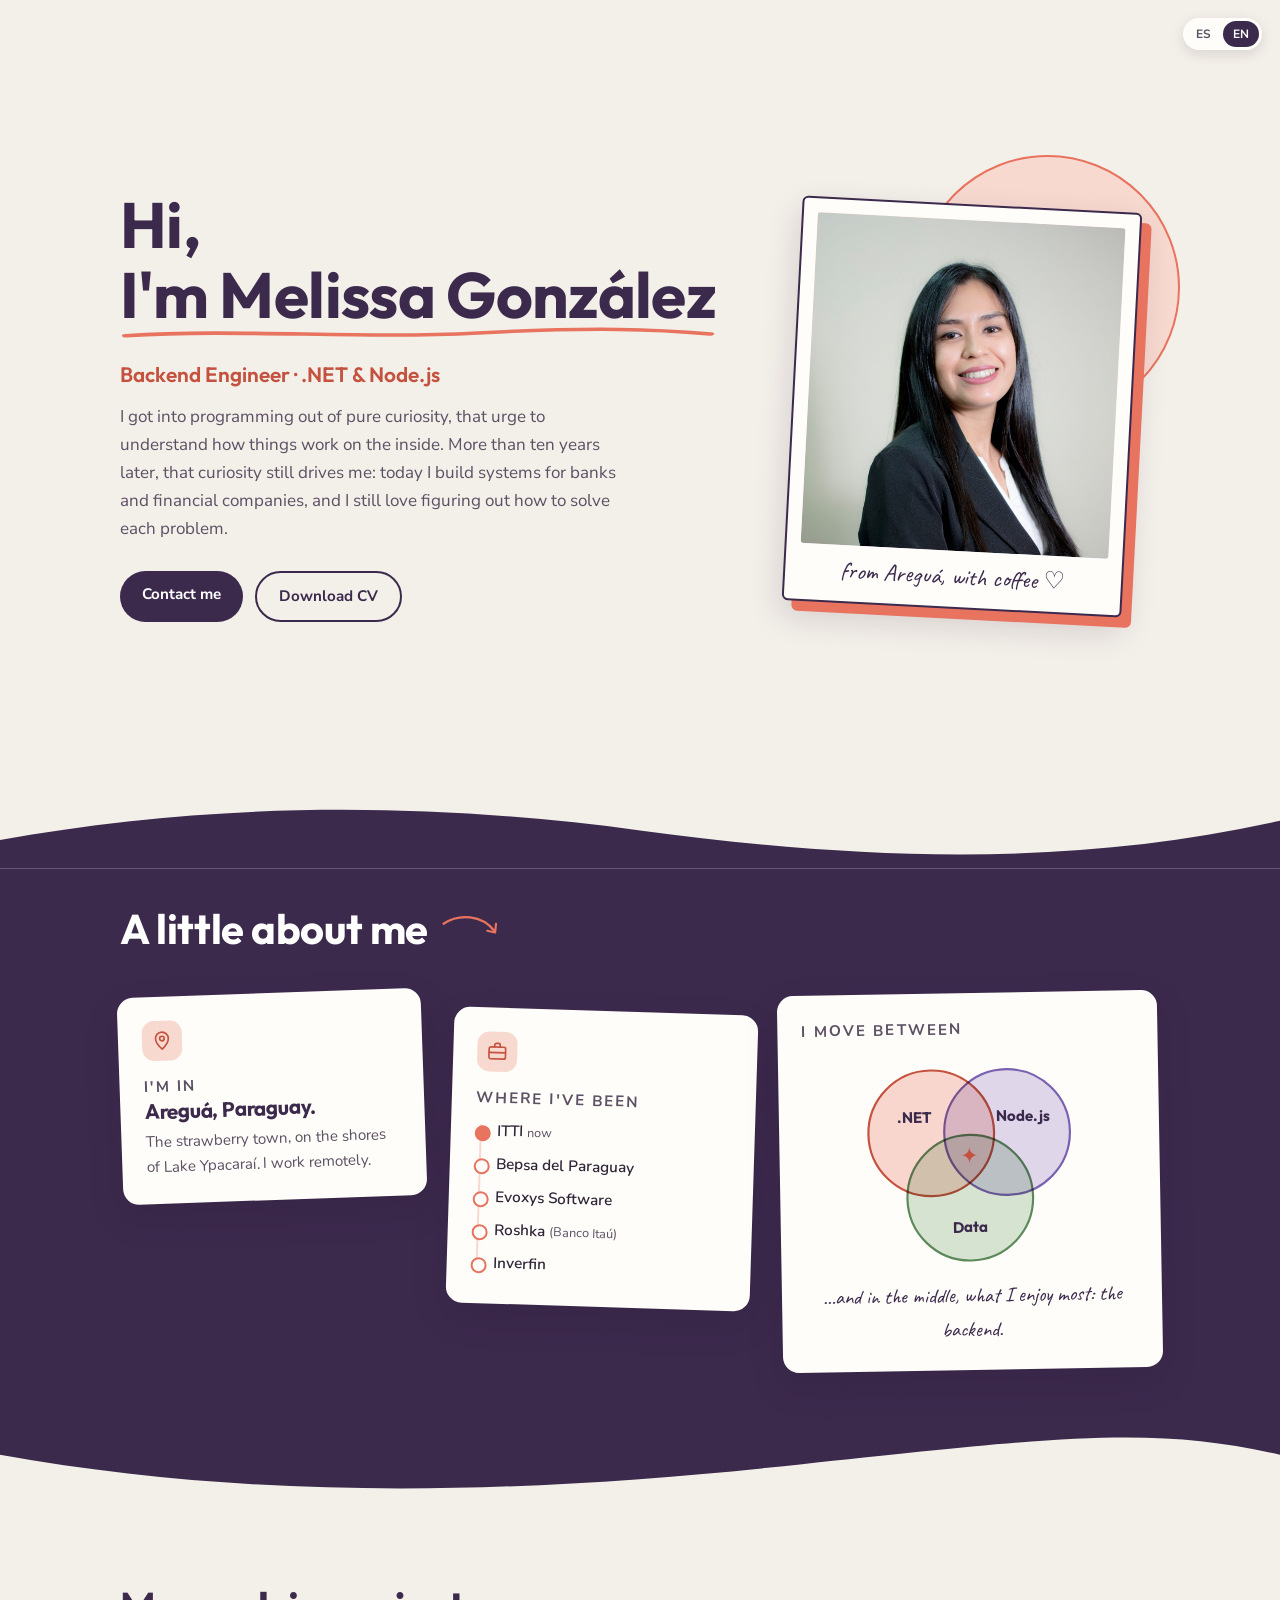
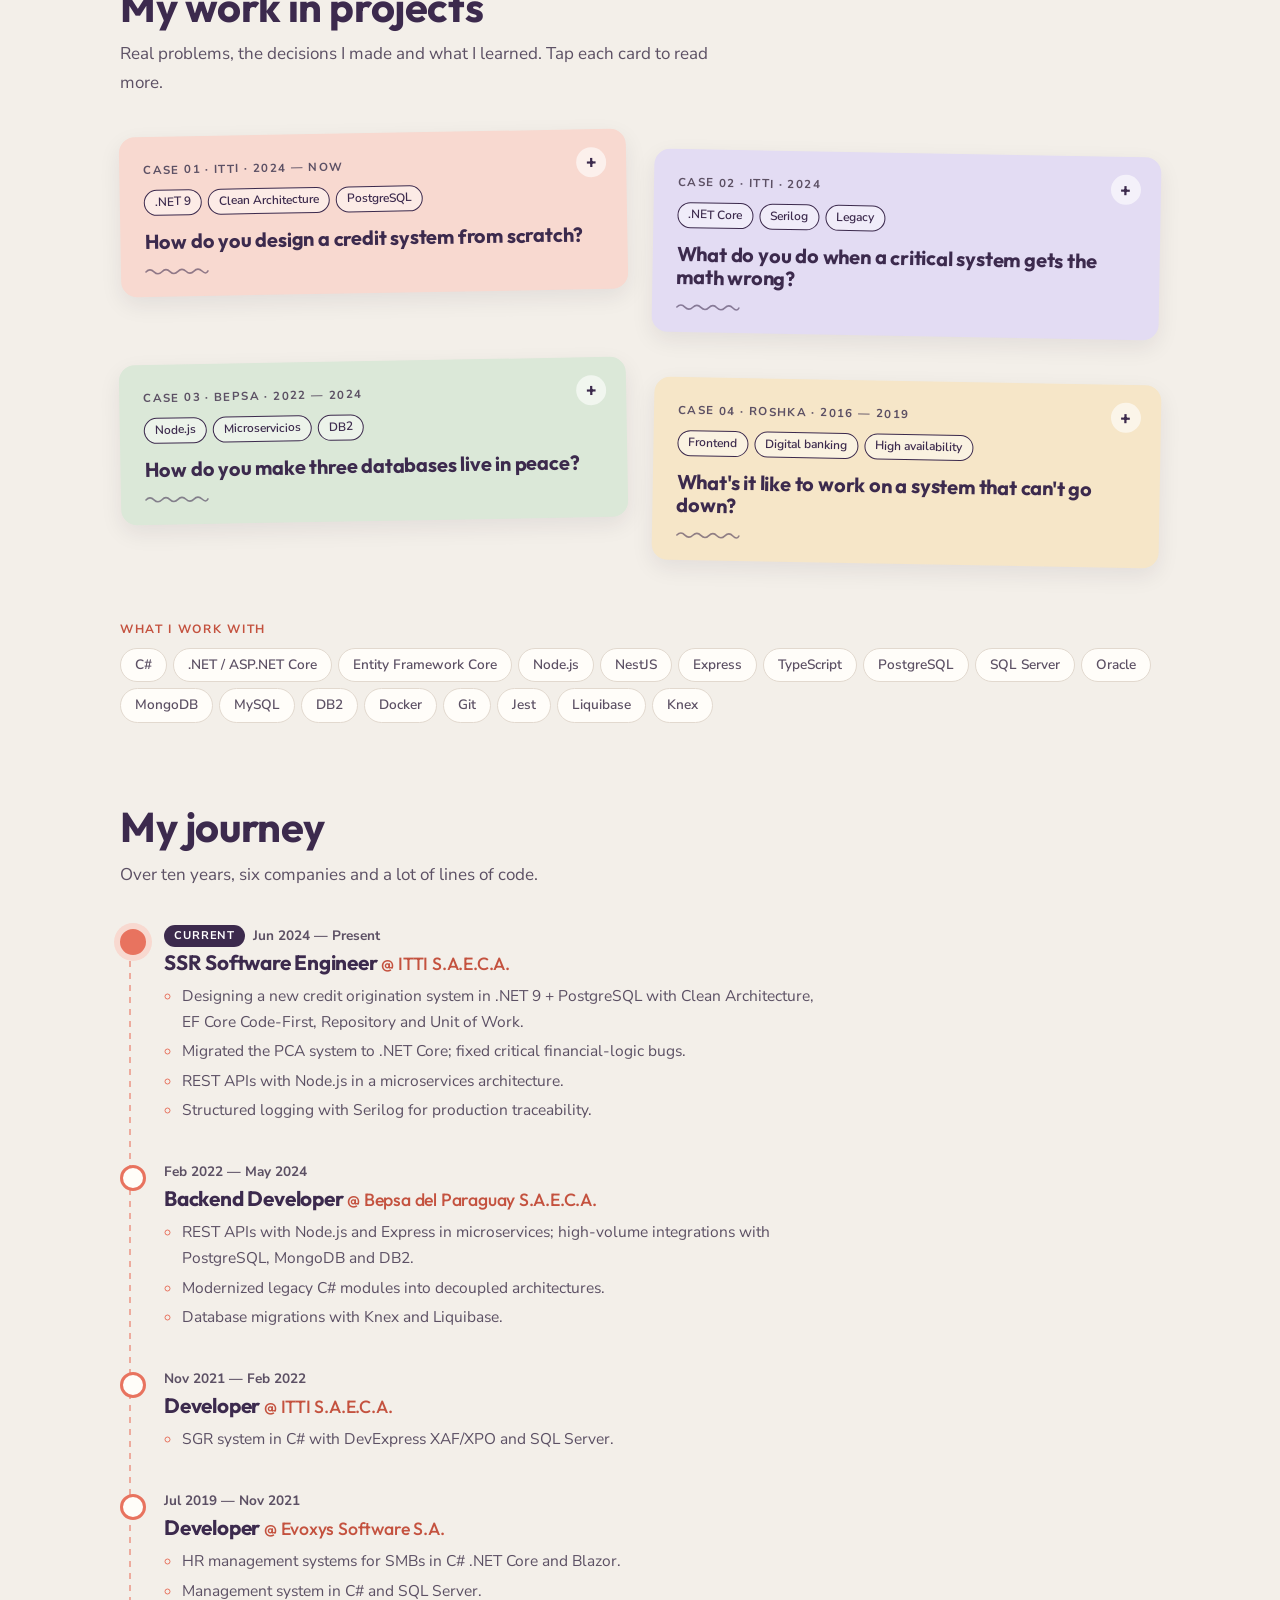
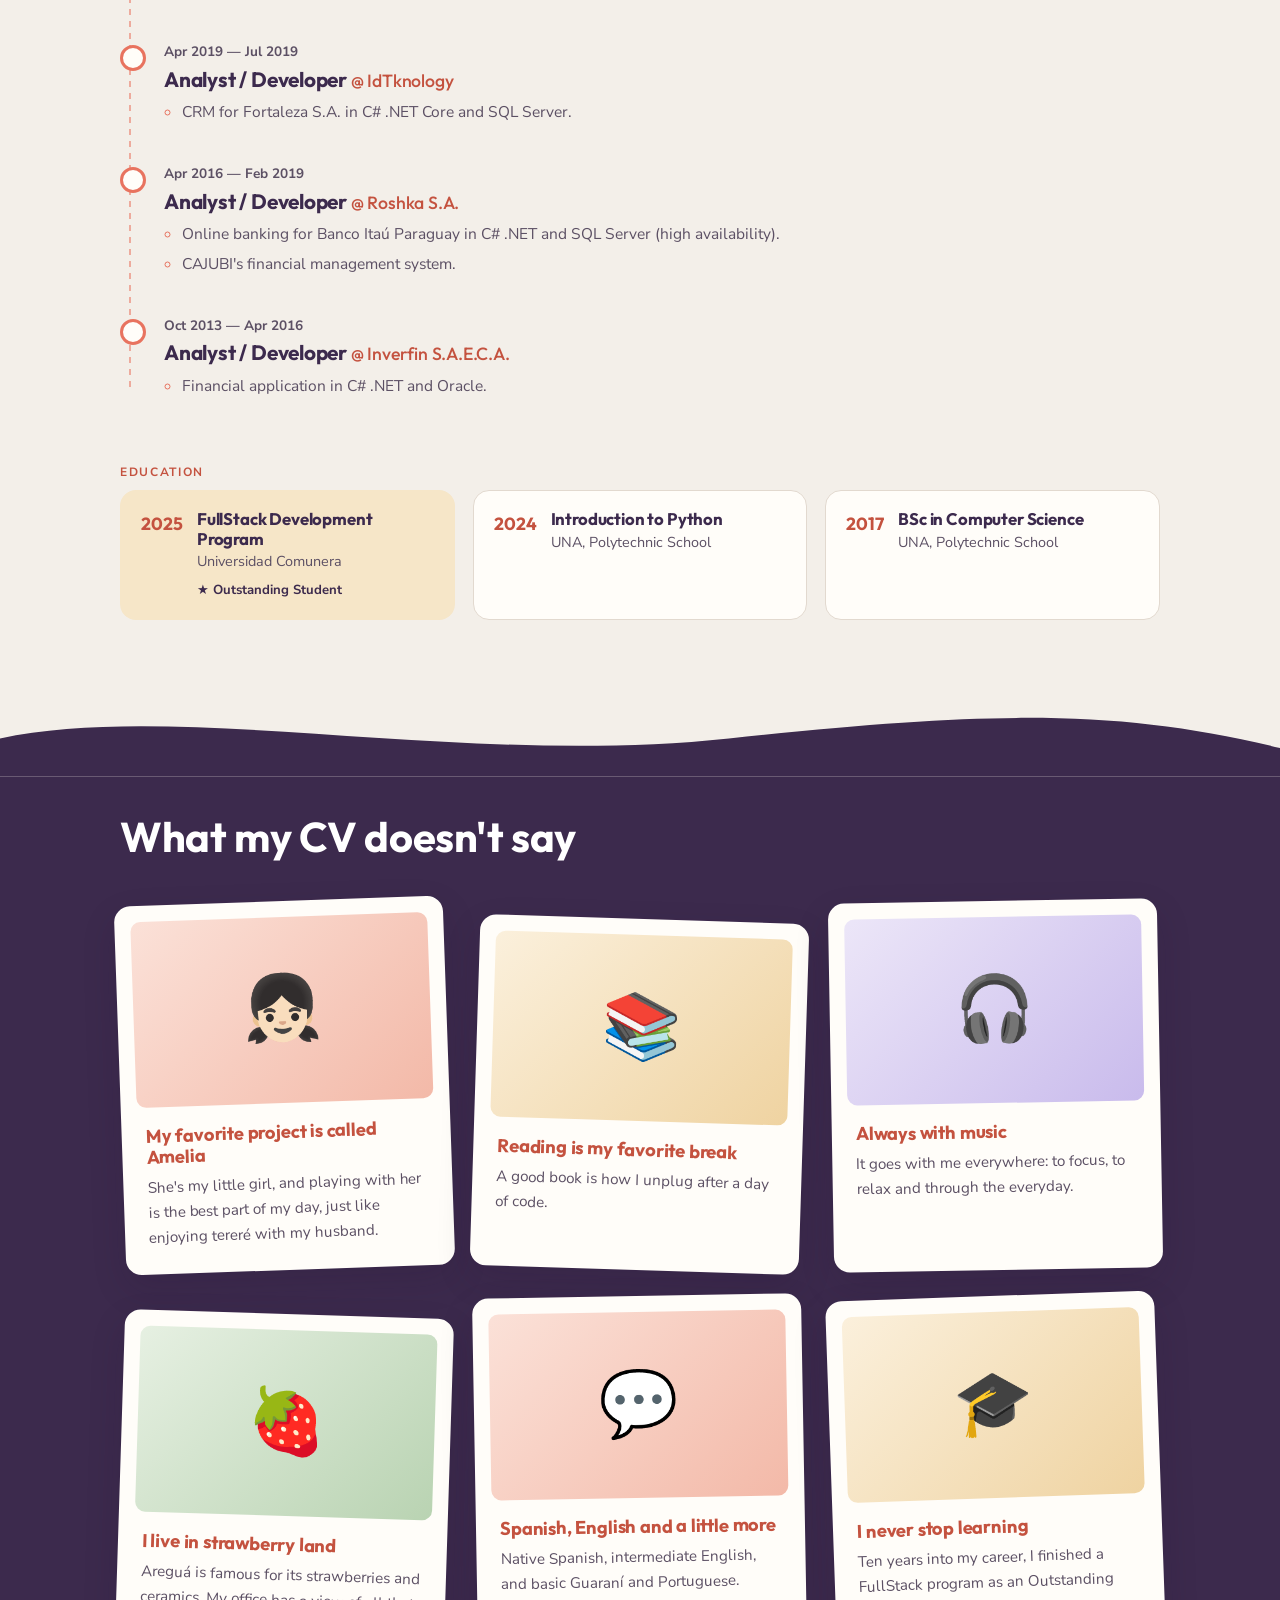
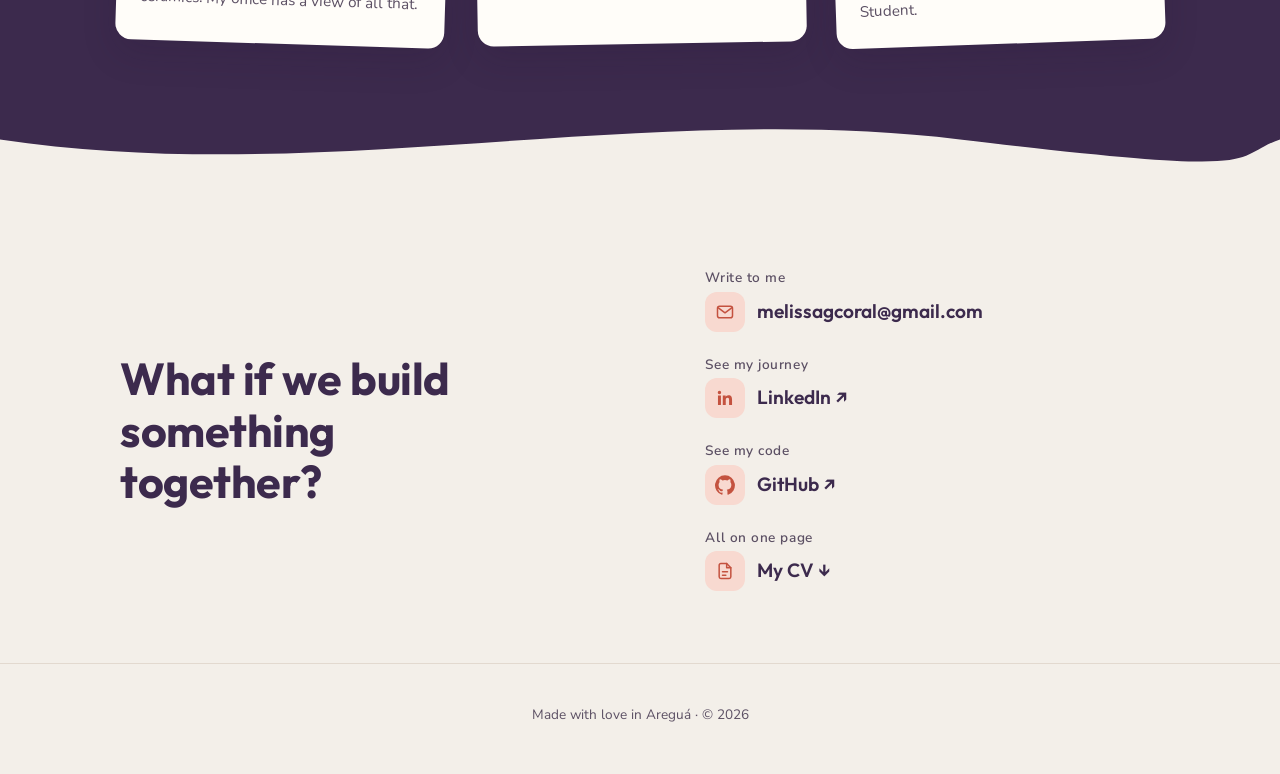
==== commit 20241bb8: "Corrijo Inverfin sin tilde Co-Authored-By: Claude Opus 5.5 <noreply@anthropic.com>" ====
--- a/index.html
+++ b/index.html
@@ -88,7 +88,7 @@
               <li>Bepsa del Paraguay</li>
               <li>Evoxys Software</li>
               <li>Roshka <small>(Banco Itaú)</small></li>
-              <li>Inverfín</li>
+              <li>Inverfin</li>
             </ol>
           </article>
 
@@ -236,7 +236,7 @@
         </li>
         <li class="tl">
           <div class="tl__when" data-i18n="j7.when">Oct 2013 — Abr 2016</div>
-          <h3><span data-i18n="j7.role">Analista / Desarrolladora</span> <span class="tl__at">@ Inverfín S.A.E.C.A.</span></h3>
+          <h3><span data-i18n="j7.role">Analista / Desarrolladora</span> <span class="tl__at">@ Inverfin S.A.E.C.A.</span></h3>
           <ul>
             <li data-i18n="j7.b1">Aplicación financiera en C# .NET y Oracle.</li>
           </ul>
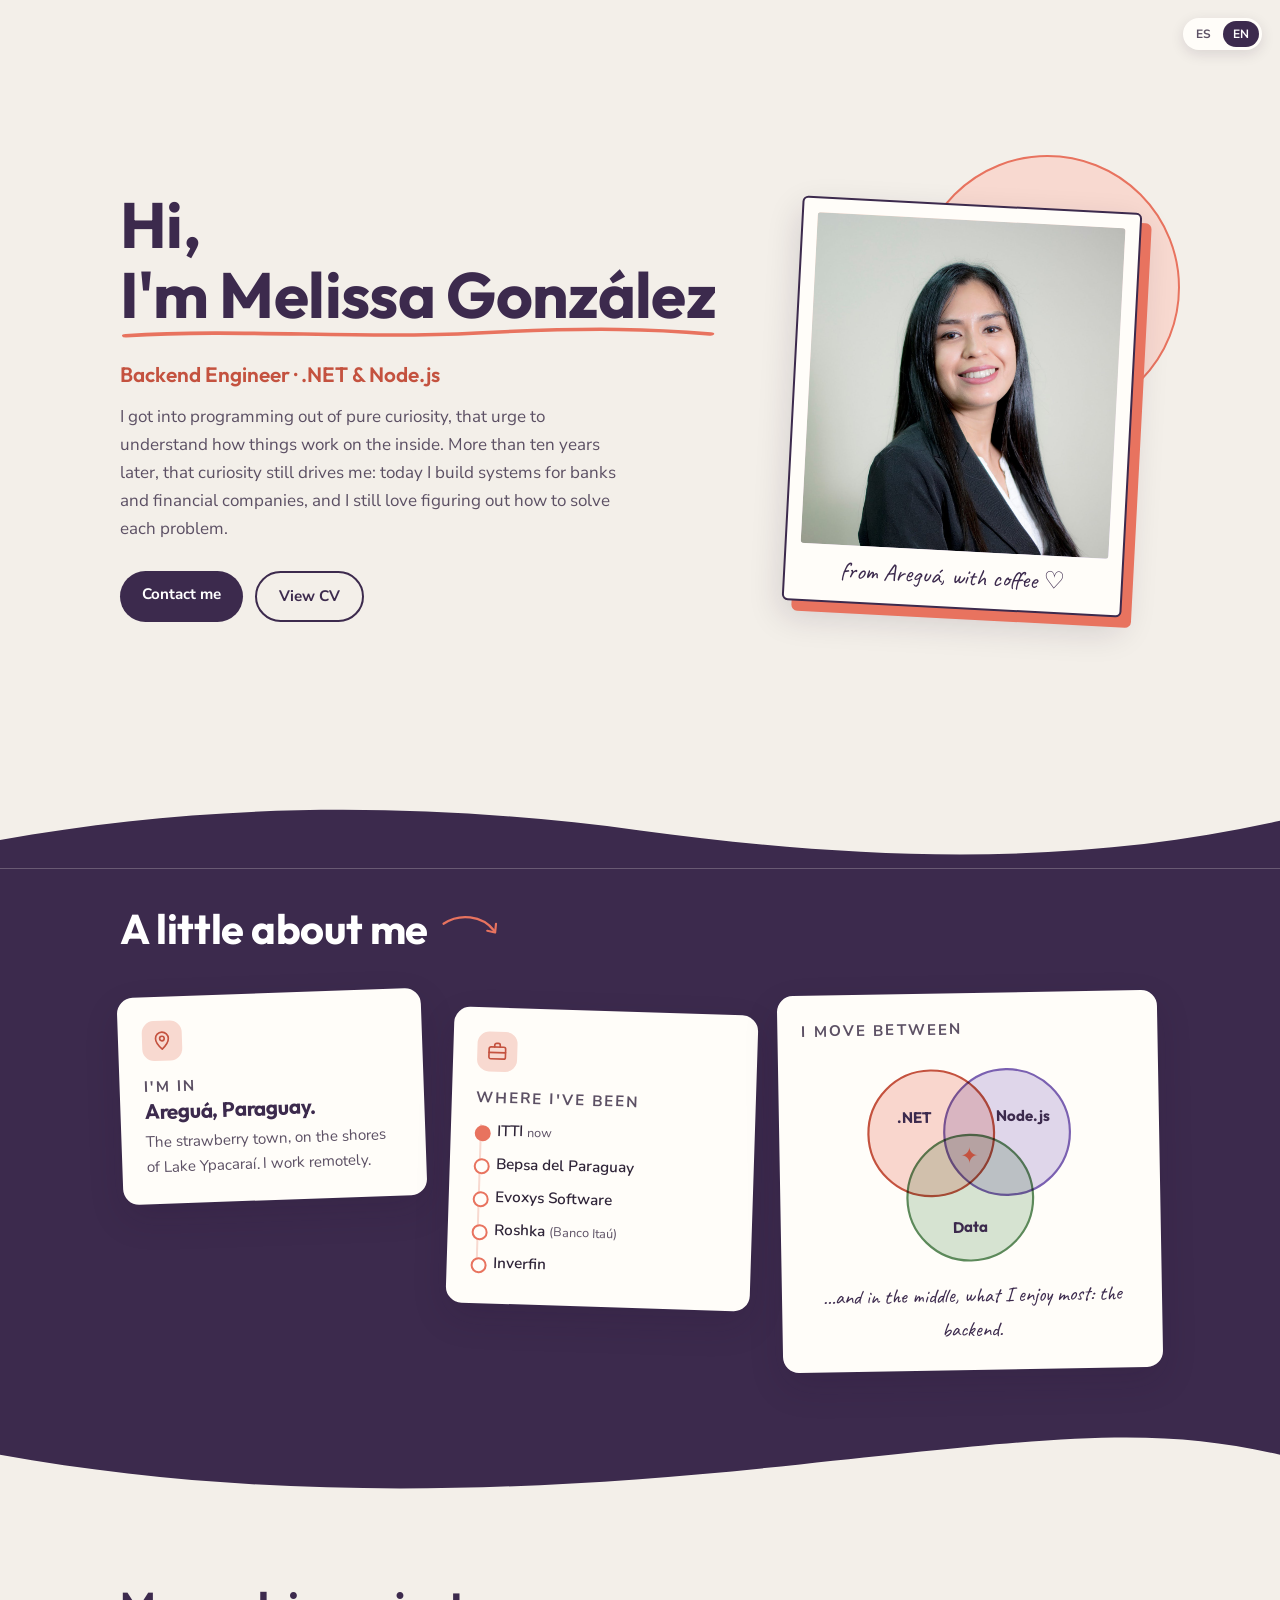
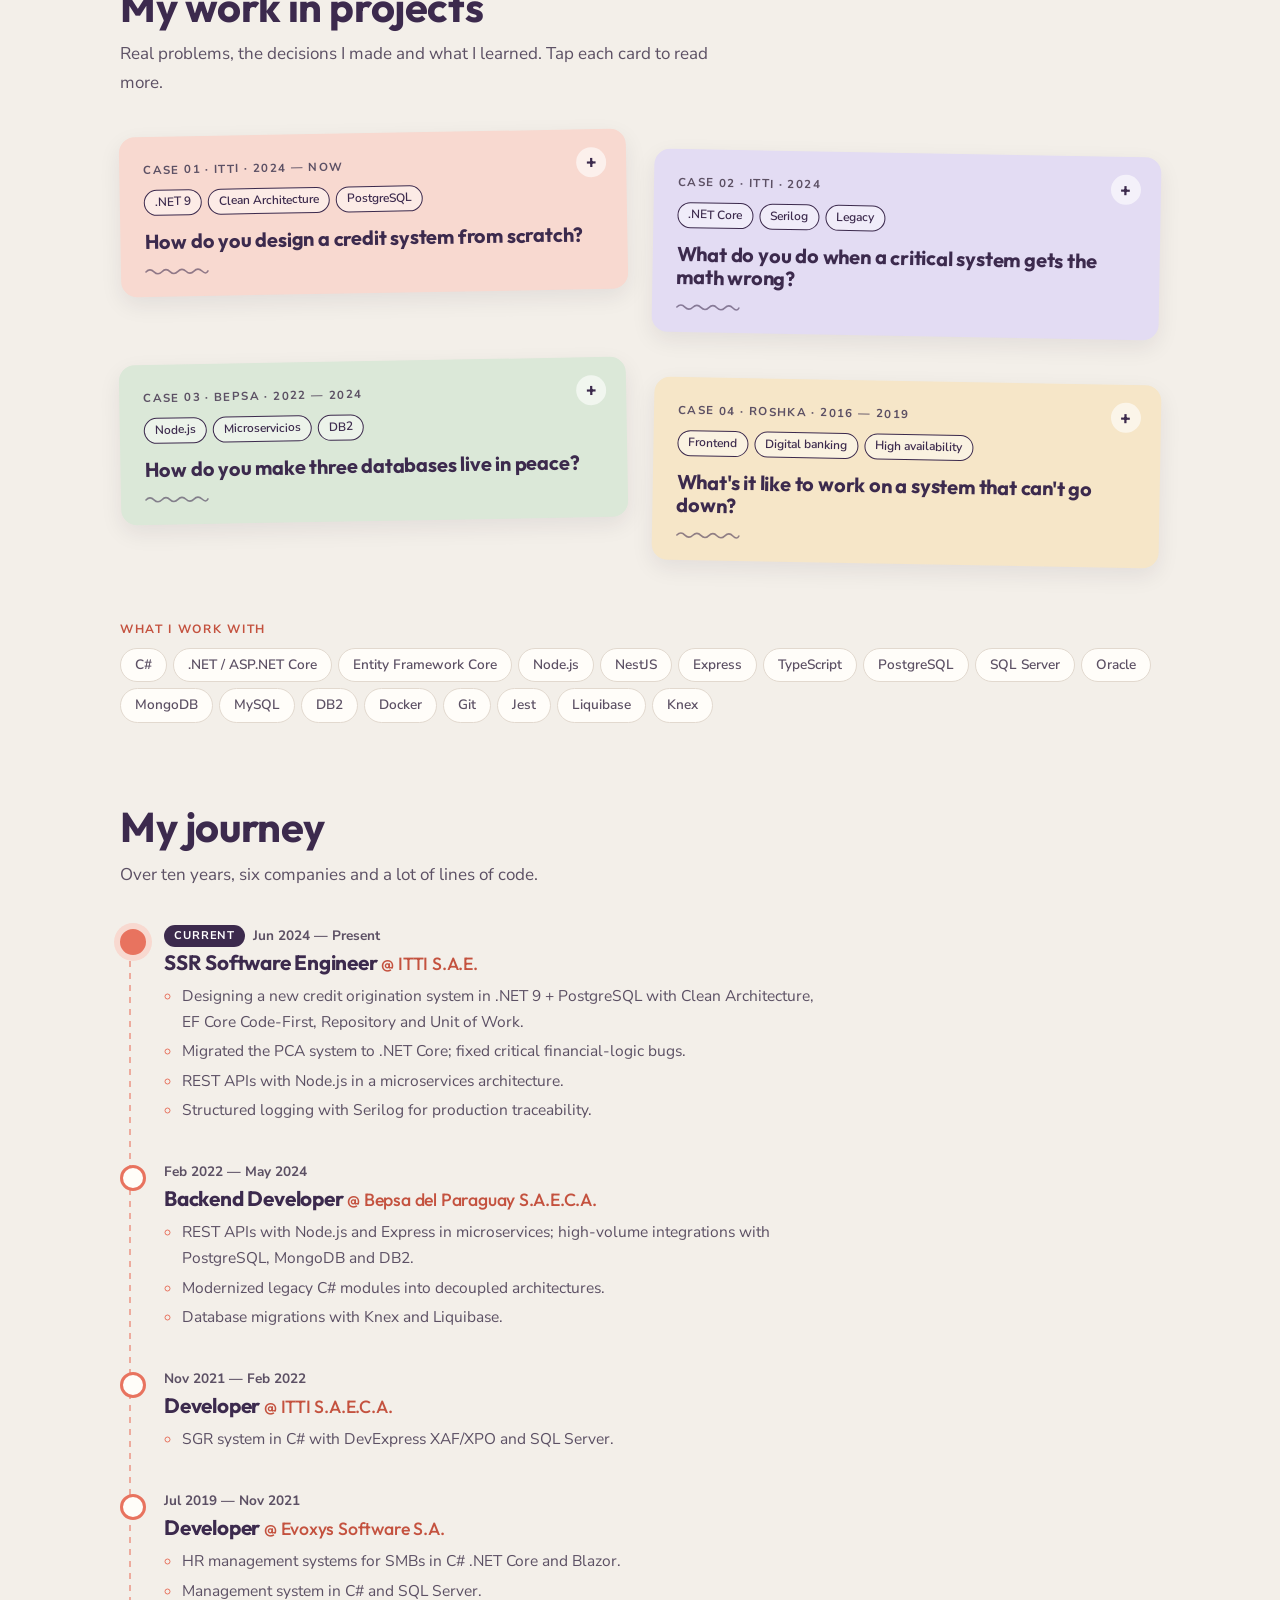
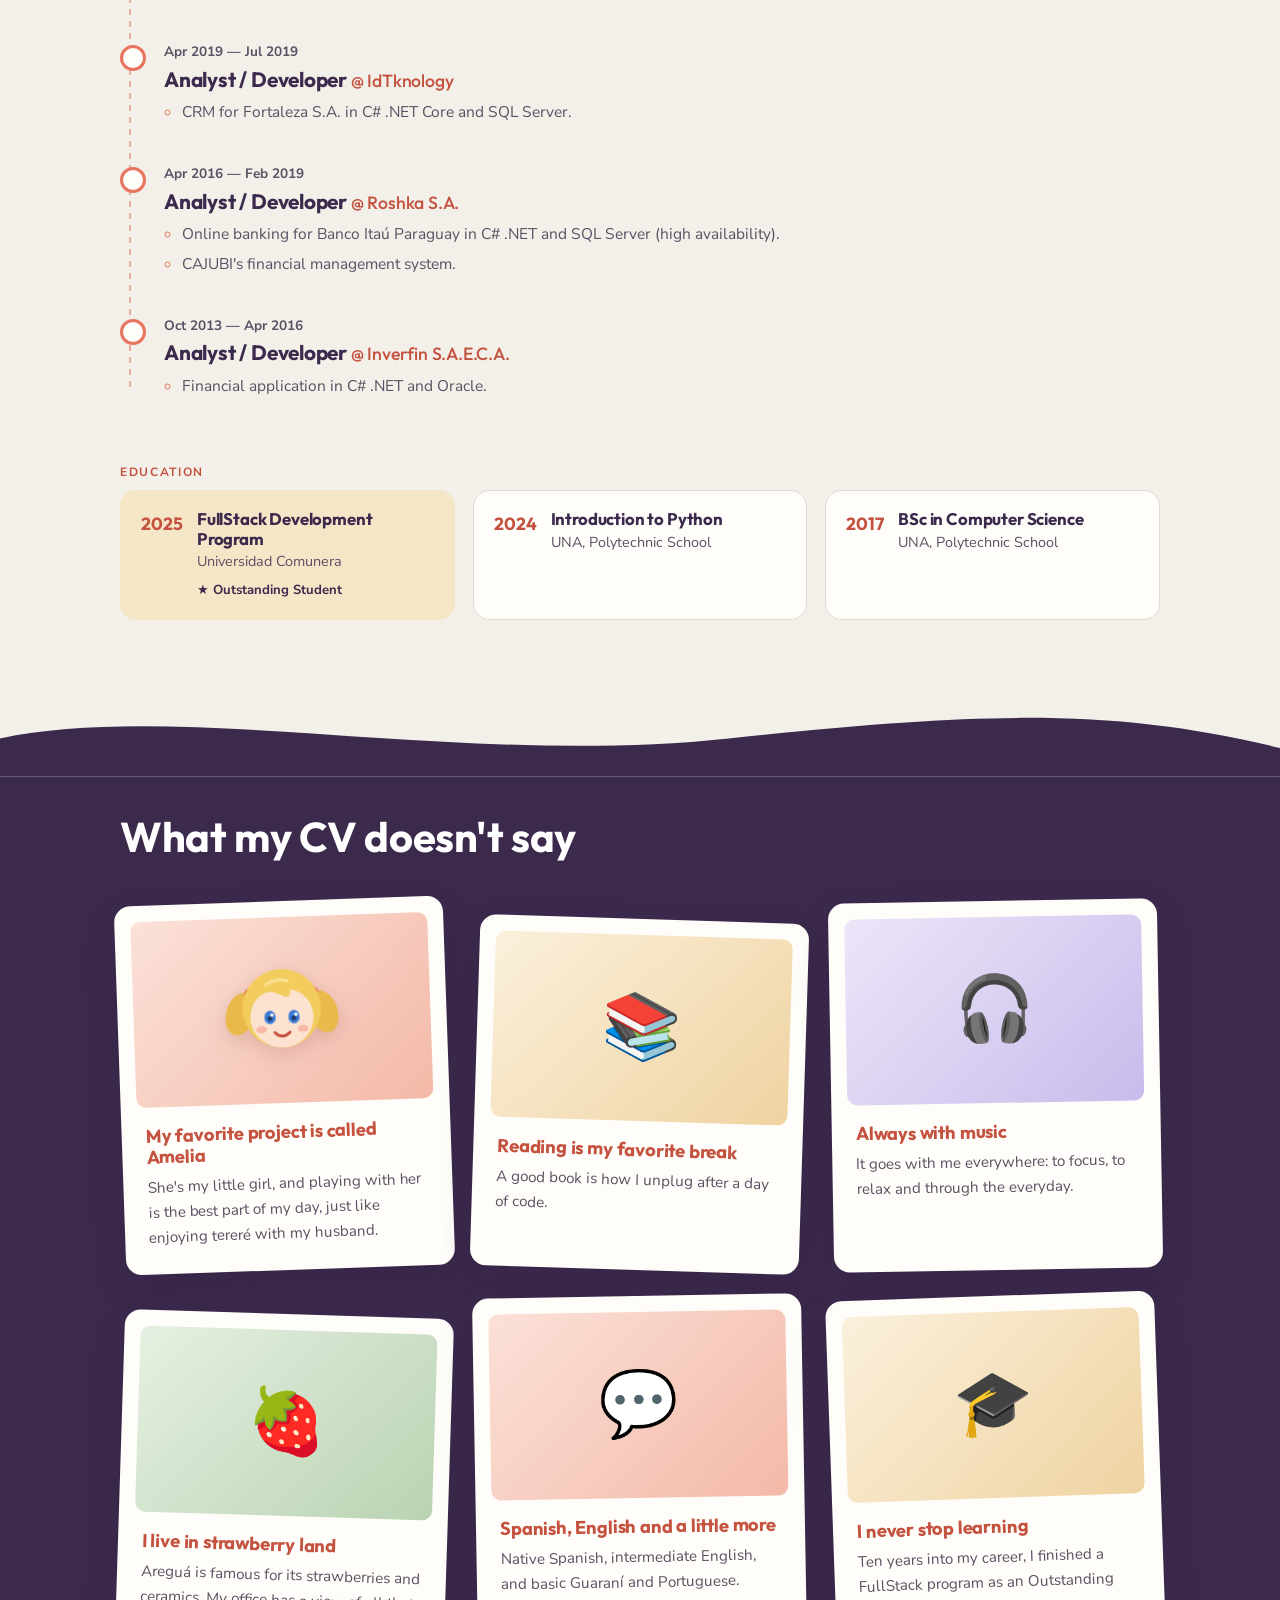
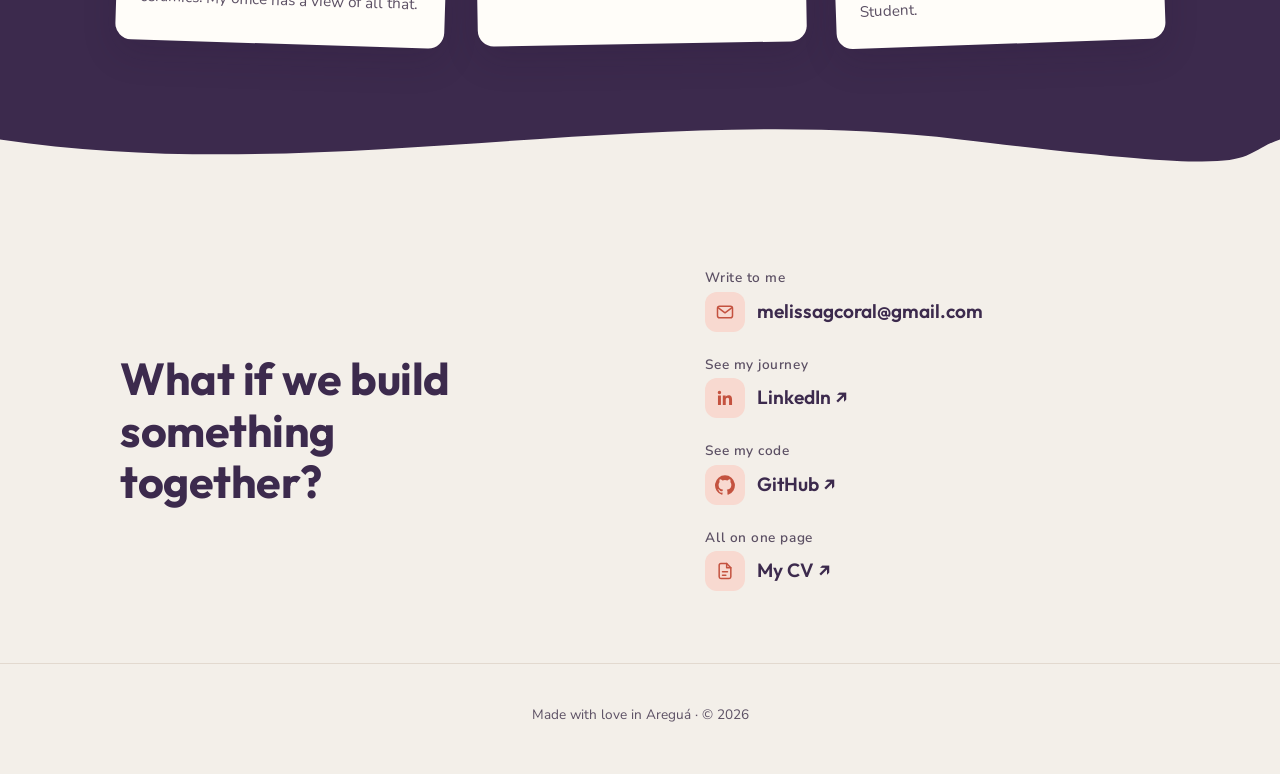
==== commit 211274d5: "Ilustración de Amelia, ITTI S.A.E., CV nuevo que abre en otra pestaña Co-Authored-By: Claude Opus 5." ====
--- a/index.html
+++ b/index.html
@@ -40,7 +40,7 @@
         </p>
         <div class="hero__cta">
           <a class="btn btn--solid" href="#contacto" data-i18n="hero.cta">Contactame</a>
-          <a class="btn btn--line" href="assets/MelissaGonzalez_CV.pdf" download data-i18n="hero.cv">Descargar CV</a>
+          <a class="btn btn--line" href="assets/MelissaGonzalez_CV.pdf" target="_blank" rel="noopener" data-i18n="hero.cv">Ver CV</a>
         </div>
       </div>
 
@@ -187,7 +187,7 @@
       <ol class="timeline">
         <li class="tl tl--now">
           <div class="tl__when"><span class="tl__badge" data-i18n="exp.now">Actual</span> <span data-i18n="j1.when">Jun 2024 — Presente</span></div>
-          <h3><span data-i18n="j1.role">SSR Software Engineer</span> <span class="tl__at">@ ITTI S.A.E.C.A.</span></h3>
+          <h3><span data-i18n="j1.role">SSR Software Engineer</span> <span class="tl__at">@ ITTI S.A.E.</span></h3>
           <ul>
             <li data-i18n="j1.b1">Diseño de un nuevo sistema de originación de crédito en .NET 9 + PostgreSQL con Clean Architecture, EF Core Code-First, Repository y Unit of Work.</li>
             <li data-i18n="j1.b2">Migración del sistema PCA a .NET Core; corrección de bugs críticos de lógica financiera.</li>
@@ -278,7 +278,33 @@
         <h2 class="title-spark"><span data-i18n="fun.title">Lo que no dice mi CV</span></h2>
         <div class="facts">
           <article class="fact card--tilt-l">
-            <div class="fact__art fact__art--coral" aria-hidden="true">👧🏻</div>
+            <div class="fact__art fact__art--coral" aria-hidden="true">
+              <svg class="girl" viewBox="0 0 120 120">
+                <!-- coletas -->
+                <ellipse cx="22" cy="62" rx="13" ry="20" fill="#e9b949" transform="rotate(18 22 62)"/>
+                <ellipse cx="98" cy="62" rx="13" ry="20" fill="#e9b949" transform="rotate(-18 98 62)"/>
+                <circle cx="31" cy="44" r="5" fill="#e8735f"/>
+                <circle cx="89" cy="44" r="5" fill="#e8735f"/>
+                <!-- pelo de atrás -->
+                <circle cx="60" cy="58" r="36" fill="#f2cc5c"/>
+                <!-- cara -->
+                <ellipse cx="60" cy="66" rx="29" ry="28" fill="#fde2d0"/>
+                <!-- flequillo -->
+                <path d="M31 58 C 32 34, 50 24, 62 25 C 78 26, 90 36, 89 58 C 84 47, 76 42, 68 41 C 70 46, 66 49, 62 47 C 56 44, 50 41, 44 44 C 38 47, 34 52, 31 58 Z" fill="#f2cc5c"/>
+                <path d="M46 36 C 52 32, 60 31, 66 33" stroke="#fbe08f" stroke-width="3" fill="none" stroke-linecap="round"/>
+                <!-- ojos azules -->
+                <ellipse cx="49" cy="66" rx="5.2" ry="6.2" fill="#3b7dd8"/>
+                <ellipse cx="71" cy="66" rx="5.2" ry="6.2" fill="#3b7dd8"/>
+                <circle cx="49" cy="67" r="2.4" fill="#1f3c6e"/>
+                <circle cx="71" cy="67" r="2.4" fill="#1f3c6e"/>
+                <circle cx="50.8" cy="64" r="1.6" fill="#fff"/>
+                <circle cx="72.8" cy="64" r="1.6" fill="#fff"/>
+                <!-- cachetes y sonrisa -->
+                <ellipse cx="41" cy="77" rx="5" ry="3.2" fill="#f6a99a" opacity=".75"/>
+                <ellipse cx="79" cy="77" rx="5" ry="3.2" fill="#f6a99a" opacity=".75"/>
+                <path d="M53 80 Q 60 87 67 80" stroke="#c4523f" stroke-width="2.6" fill="none" stroke-linecap="round"/>
+              </svg>
+            </div>
             <h3 data-i18n="f4.t">Mi proyecto favorito se llama Amelia</h3>
             <p data-i18n="f4.p">Es mi niña, y jugar con ella es la mejor parte de mi día, igual que disfrutar un tereré con mi esposo.</p>
           </article>
@@ -339,9 +365,9 @@
         </li>
         <li>
           <span class="label" data-i18n="contact.cv.k">Todo en una página</span>
-          <a href="assets/MelissaGonzalez_CV.pdf" download>
+          <a href="assets/MelissaGonzalez_CV.pdf" target="_blank" rel="noopener">
             <span class="ico" aria-hidden="true"><svg viewBox="0 0 24 24" class="ico--line"><path d="M14 3H7a2 2 0 0 0-2 2v14a2 2 0 0 0 2 2h10a2 2 0 0 0 2-2V8z"/><path d="M14 3v5h5M9 13h6M9 17h4"/></svg></span>
-            <span data-i18n="contact.cv">Mi CV ↓</span>
+            <span data-i18n="contact.cv">Mi CV ↗</span>
           </a>
         </li>
       </ul>
--- a/styles.css
+++ b/styles.css
@@ -283,3 +283,4 @@
 .edu__badge { display: inline-block; margin-top: 6px; font-weight: 700; color: var(--plum); font-size: .82rem; }
 @media (max-width: 900px) { .edu__list { grid-template-columns: 1fr; } }
 @media (max-width: 620px) { .tl { padding-left: 36px; } .tl h3 { font-size: 1.15rem; } }
+.girl { width: clamp(96px, 44%, 136px); height: auto; filter: drop-shadow(0 6px 10px rgba(120, 50, 40, .18)); }
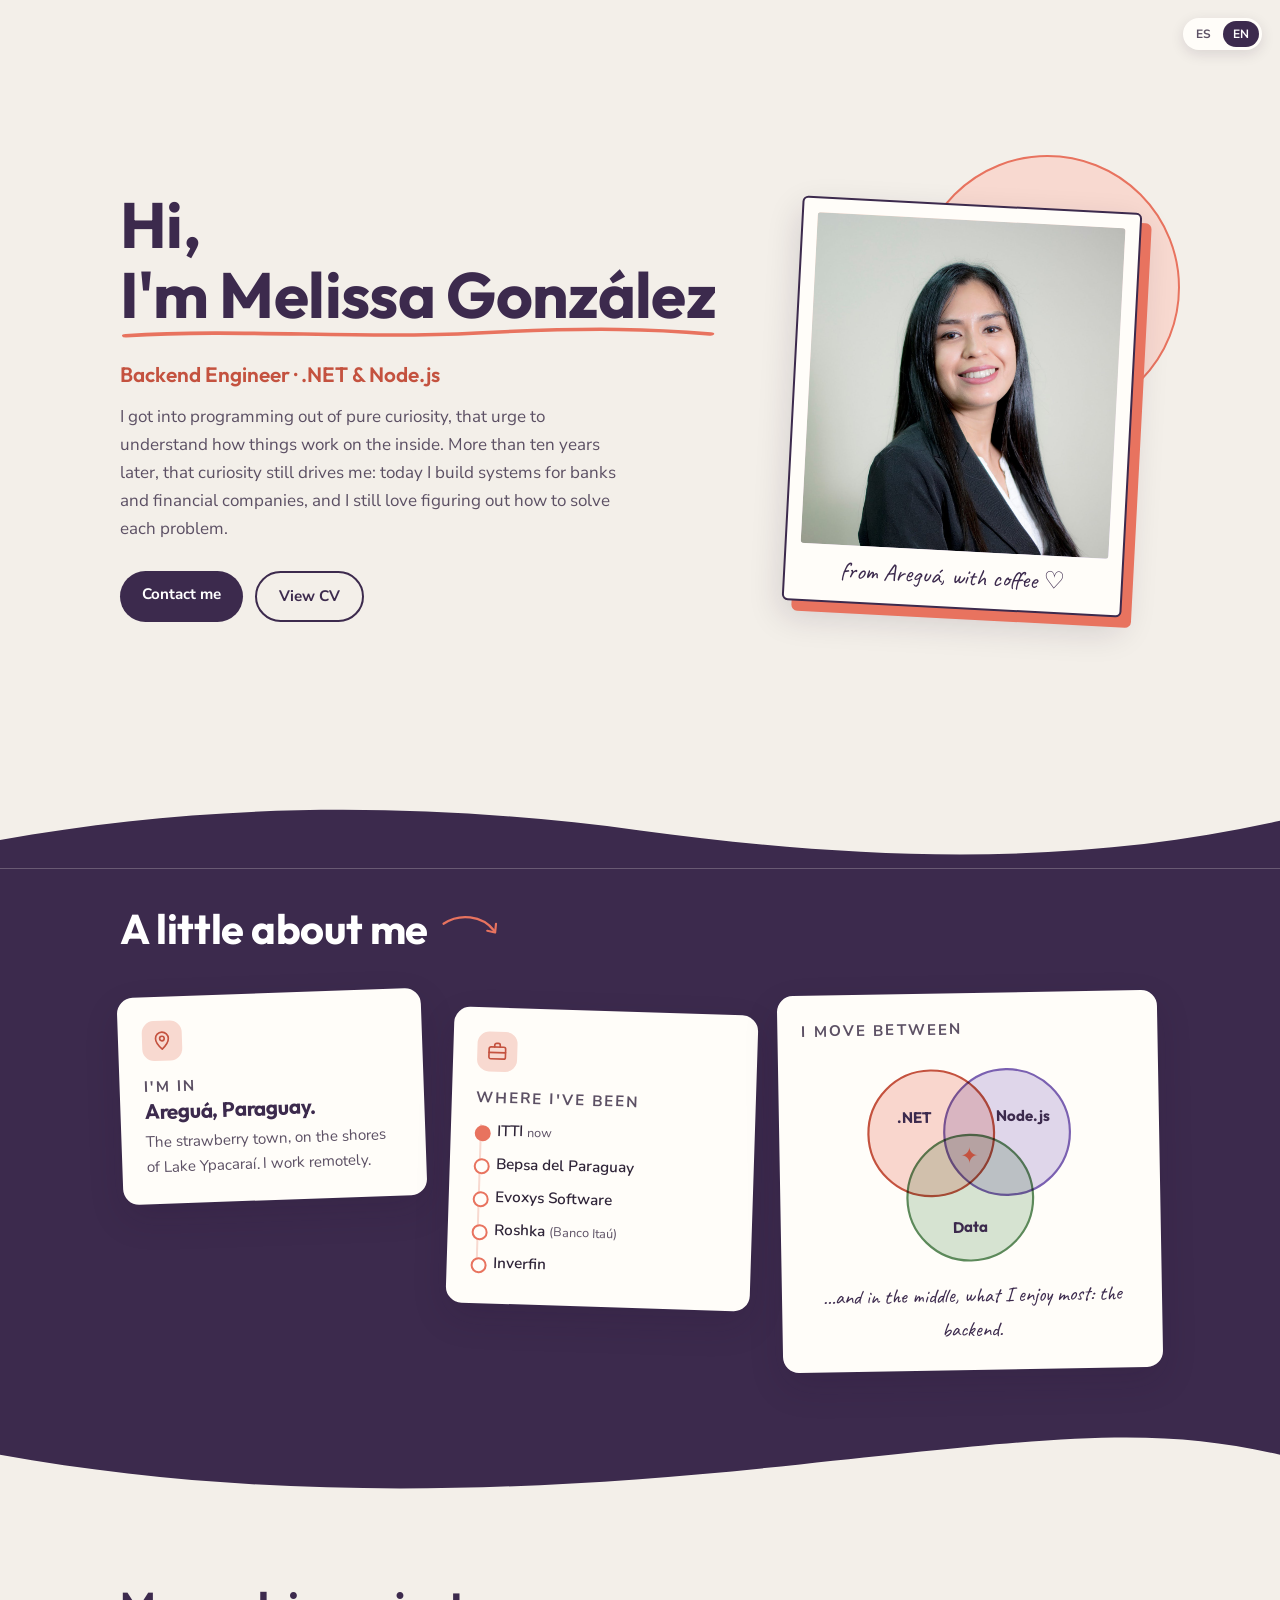
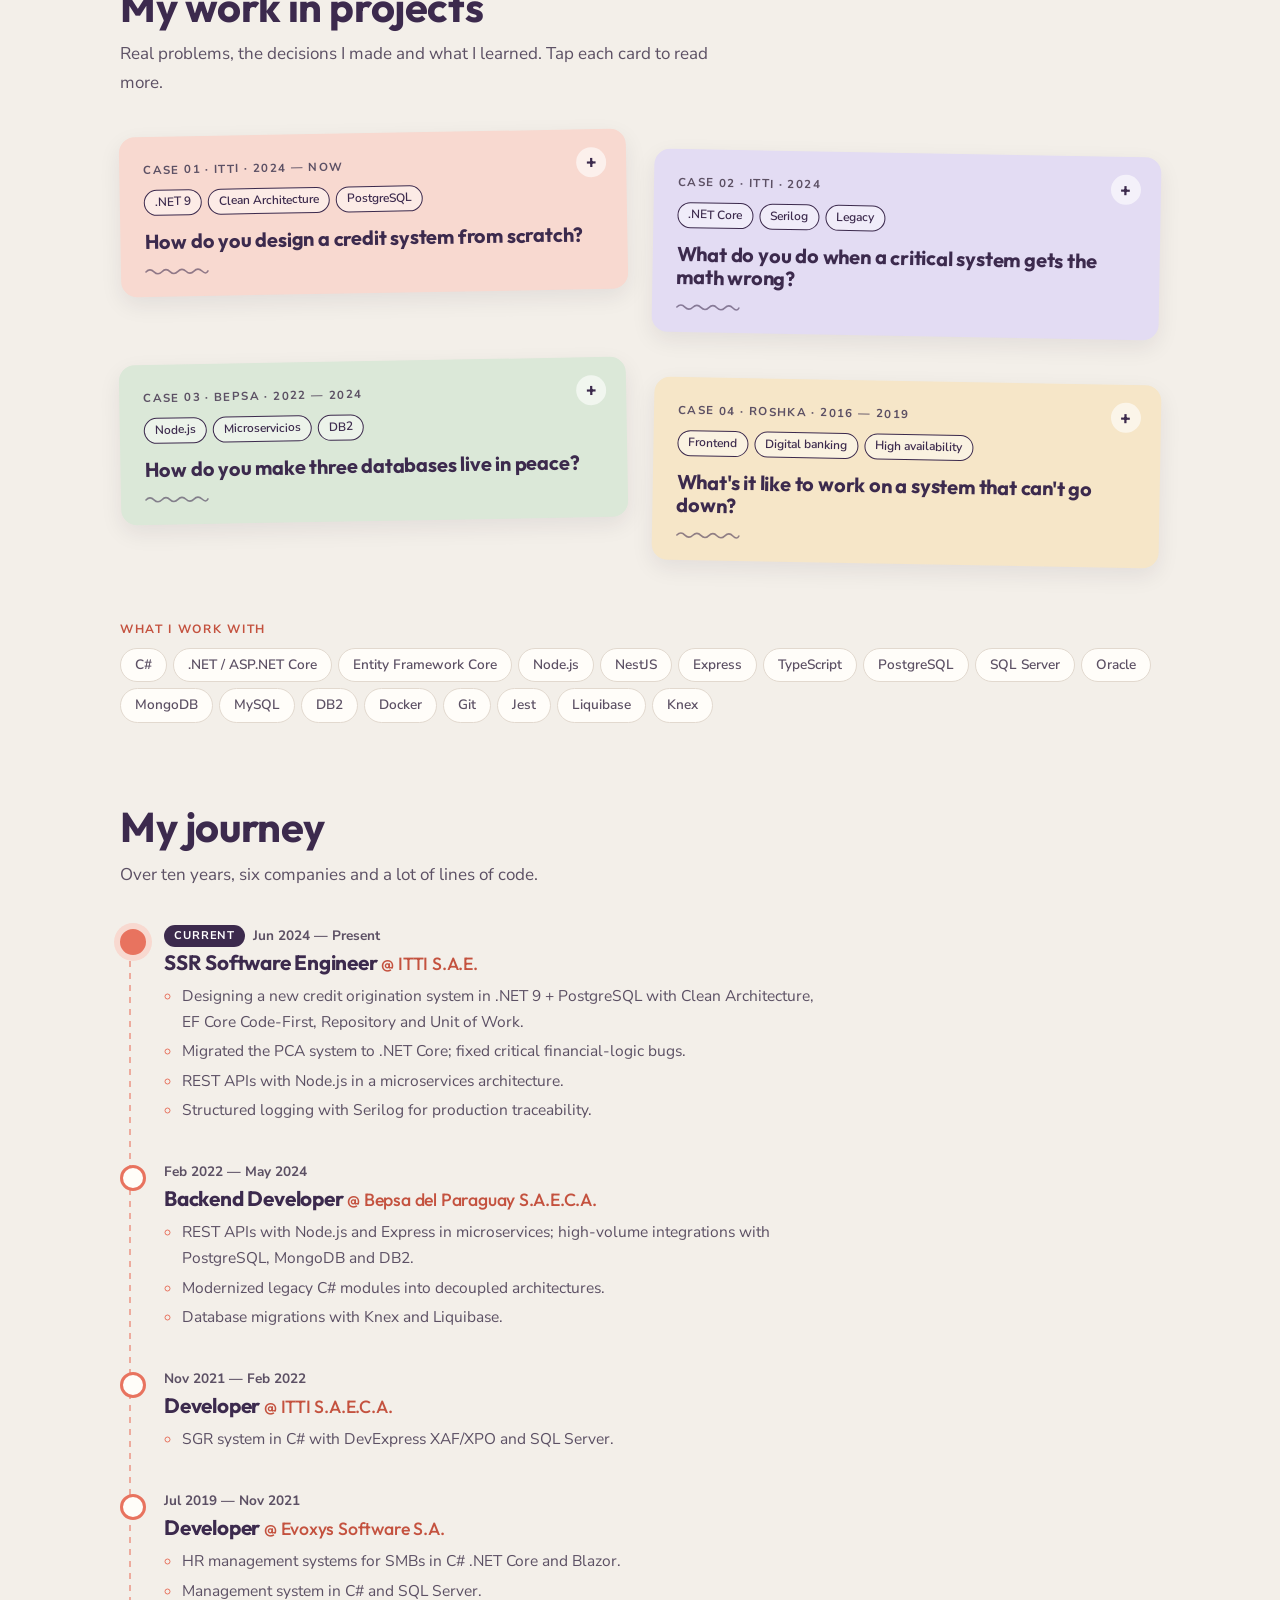
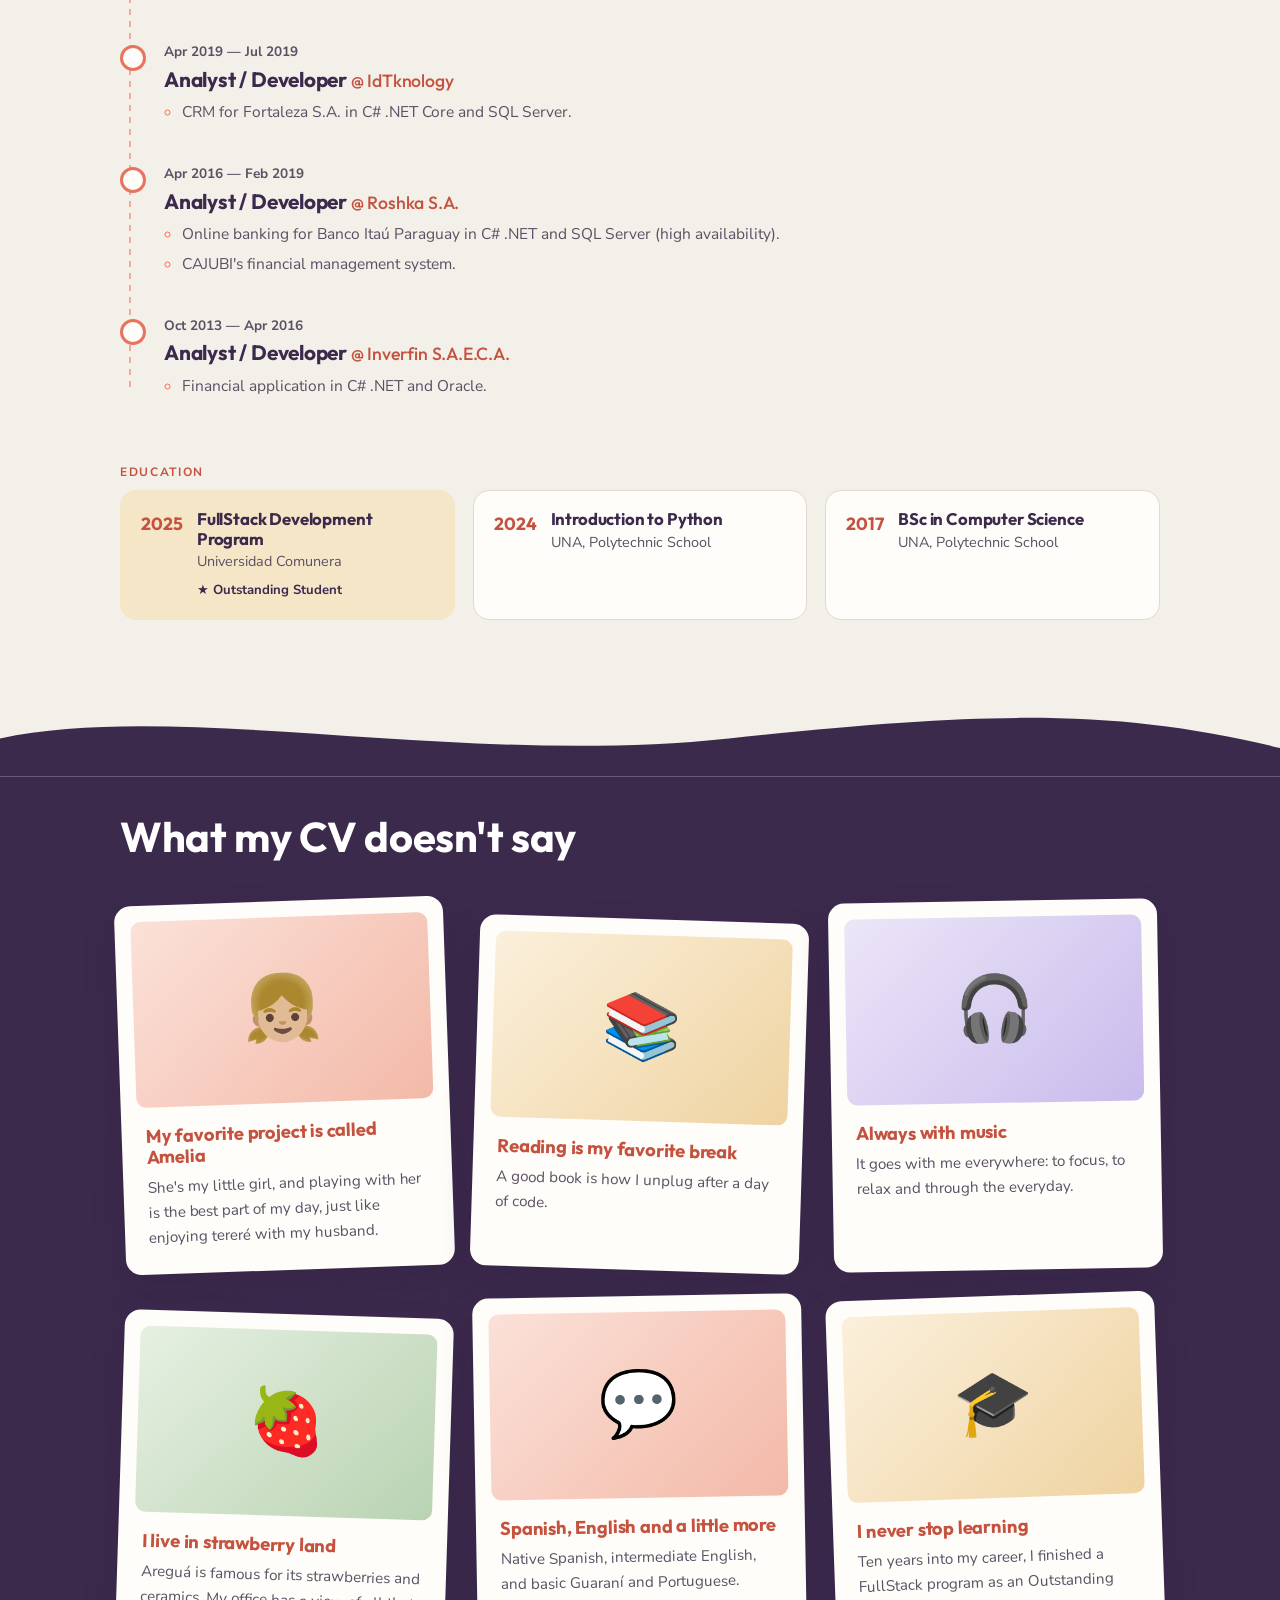
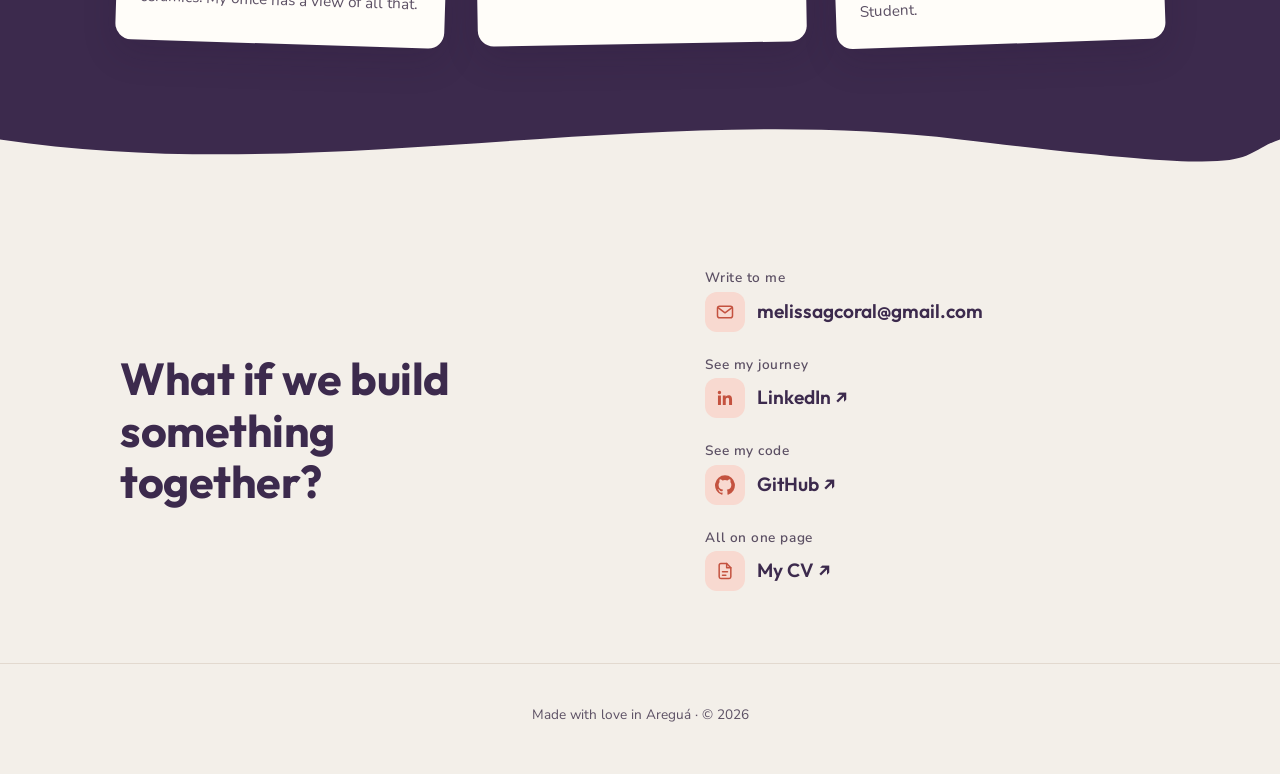
==== commit bd3505f8: "Amelia con el emoji 👧🏼 Co-Authored-By: Claude Opus 5.5 <noreply@anthropic.com>" ====
--- a/index.html
+++ b/index.html
@@ -278,33 +278,7 @@
         <h2 class="title-spark"><span data-i18n="fun.title">Lo que no dice mi CV</span></h2>
         <div class="facts">
           <article class="fact card--tilt-l">
-            <div class="fact__art fact__art--coral" aria-hidden="true">
-              <svg class="girl" viewBox="0 0 120 120">
-                <!-- coletas -->
-                <ellipse cx="22" cy="62" rx="13" ry="20" fill="#e9b949" transform="rotate(18 22 62)"/>
-                <ellipse cx="98" cy="62" rx="13" ry="20" fill="#e9b949" transform="rotate(-18 98 62)"/>
-                <circle cx="31" cy="44" r="5" fill="#e8735f"/>
-                <circle cx="89" cy="44" r="5" fill="#e8735f"/>
-                <!-- pelo de atrás -->
-                <circle cx="60" cy="58" r="36" fill="#f2cc5c"/>
-                <!-- cara -->
-                <ellipse cx="60" cy="66" rx="29" ry="28" fill="#fde2d0"/>
-                <!-- flequillo -->
-                <path d="M31 58 C 32 34, 50 24, 62 25 C 78 26, 90 36, 89 58 C 84 47, 76 42, 68 41 C 70 46, 66 49, 62 47 C 56 44, 50 41, 44 44 C 38 47, 34 52, 31 58 Z" fill="#f2cc5c"/>
-                <path d="M46 36 C 52 32, 60 31, 66 33" stroke="#fbe08f" stroke-width="3" fill="none" stroke-linecap="round"/>
-                <!-- ojos azules -->
-                <ellipse cx="49" cy="66" rx="5.2" ry="6.2" fill="#3b7dd8"/>
-                <ellipse cx="71" cy="66" rx="5.2" ry="6.2" fill="#3b7dd8"/>
-                <circle cx="49" cy="67" r="2.4" fill="#1f3c6e"/>
-                <circle cx="71" cy="67" r="2.4" fill="#1f3c6e"/>
-                <circle cx="50.8" cy="64" r="1.6" fill="#fff"/>
-                <circle cx="72.8" cy="64" r="1.6" fill="#fff"/>
-                <!-- cachetes y sonrisa -->
-                <ellipse cx="41" cy="77" rx="5" ry="3.2" fill="#f6a99a" opacity=".75"/>
-                <ellipse cx="79" cy="77" rx="5" ry="3.2" fill="#f6a99a" opacity=".75"/>
-                <path d="M53 80 Q 60 87 67 80" stroke="#c4523f" stroke-width="2.6" fill="none" stroke-linecap="round"/>
-              </svg>
-            </div>
+            <div class="fact__art fact__art--coral" aria-hidden="true">👧🏼</div>
             <h3 data-i18n="f4.t">Mi proyecto favorito se llama Amelia</h3>
             <p data-i18n="f4.p">Es mi niña, y jugar con ella es la mejor parte de mi día, igual que disfrutar un tereré con mi esposo.</p>
           </article>
--- a/styles.css
+++ b/styles.css
@@ -283,4 +283,3 @@
 .edu__badge { display: inline-block; margin-top: 6px; font-weight: 700; color: var(--plum); font-size: .82rem; }
 @media (max-width: 900px) { .edu__list { grid-template-columns: 1fr; } }
 @media (max-width: 620px) { .tl { padding-left: 36px; } .tl h3 { font-size: 1.15rem; } }
-.girl { width: clamp(96px, 44%, 136px); height: auto; filter: drop-shadow(0 6px 10px rgba(120, 50, 40, .18)); }
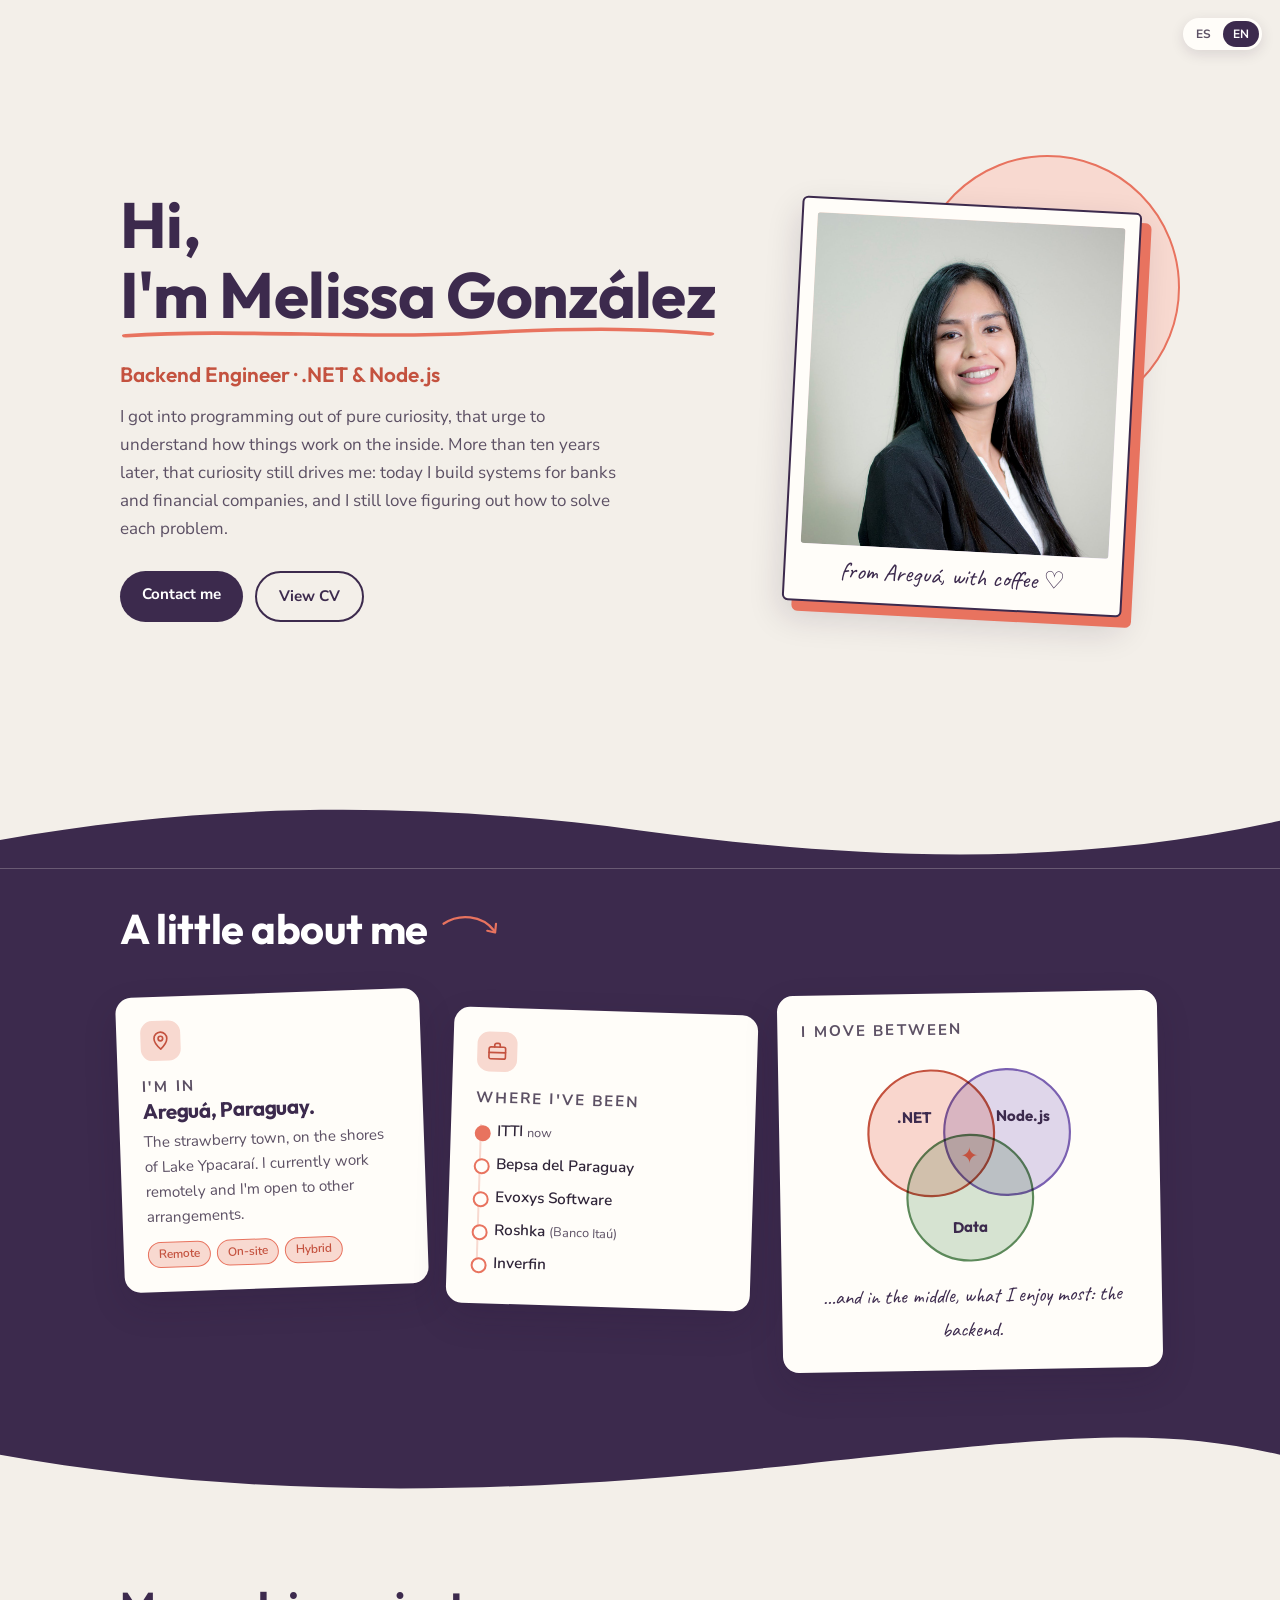
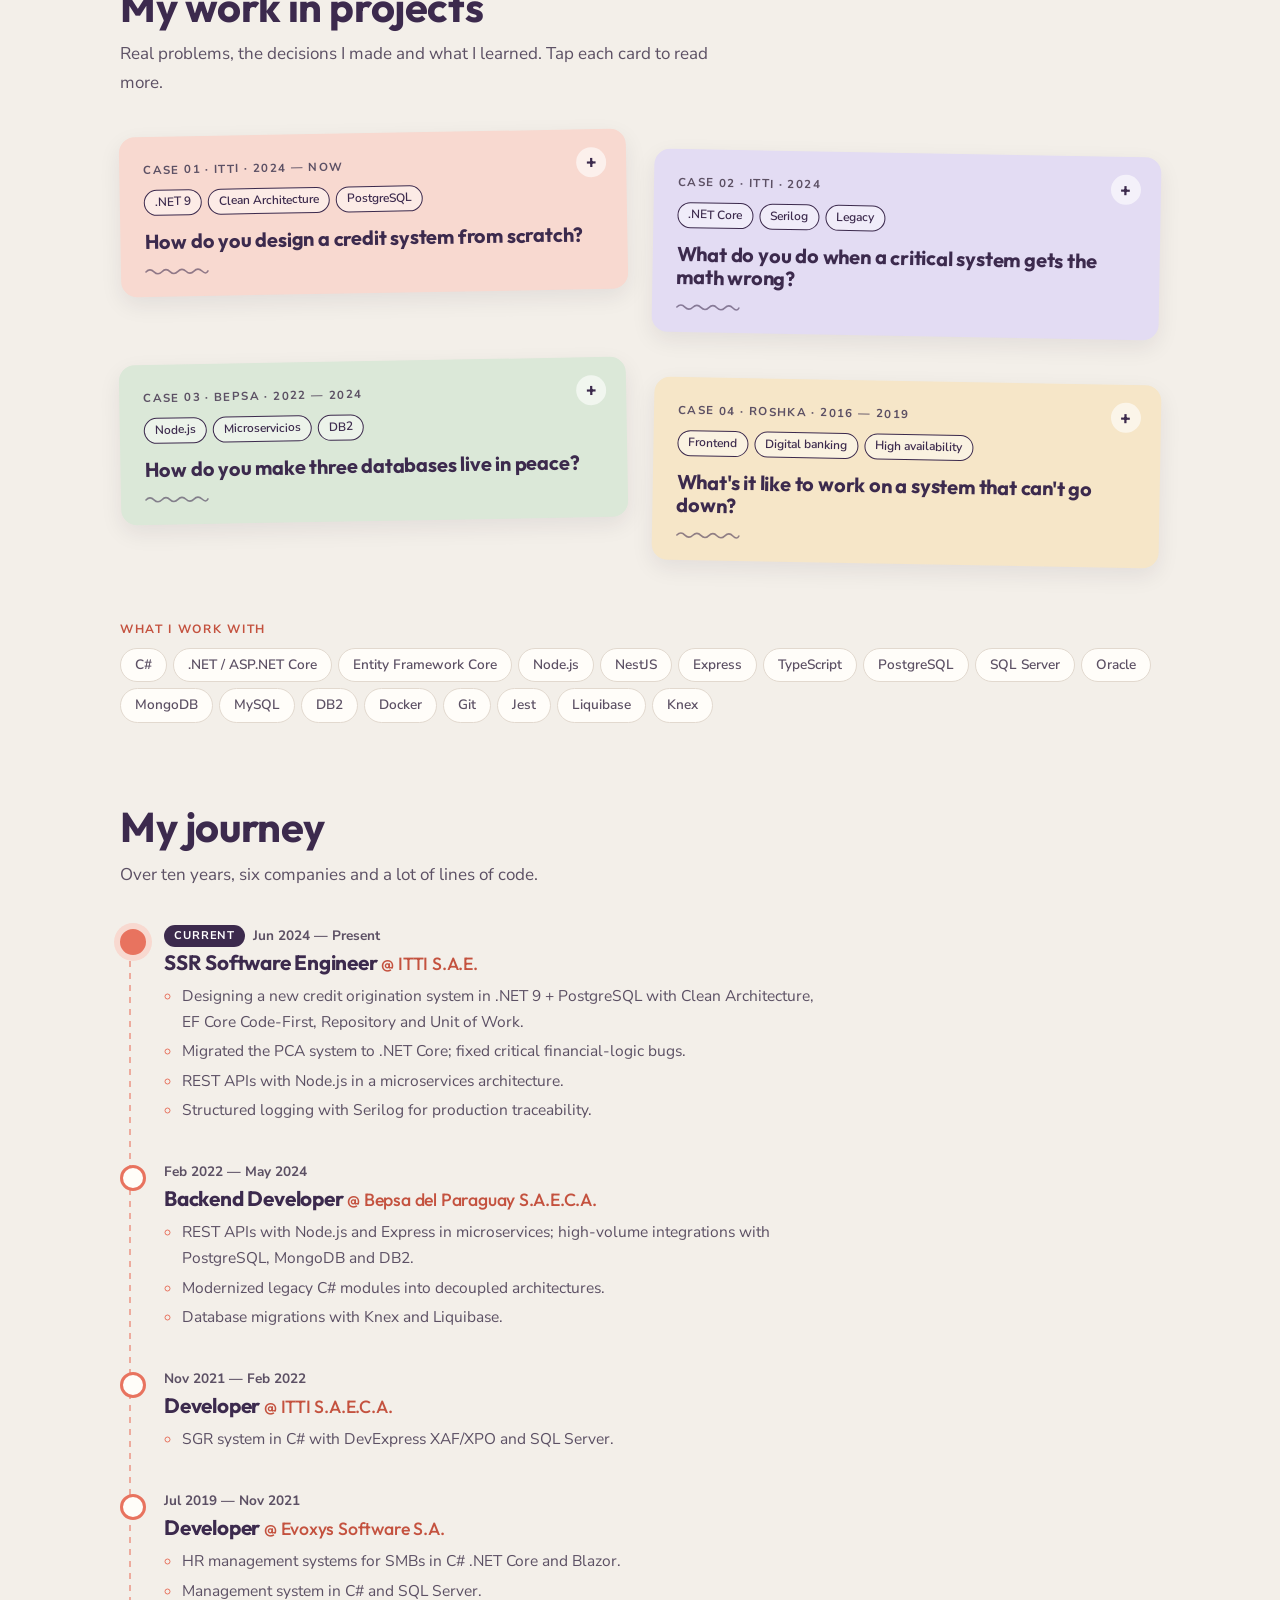
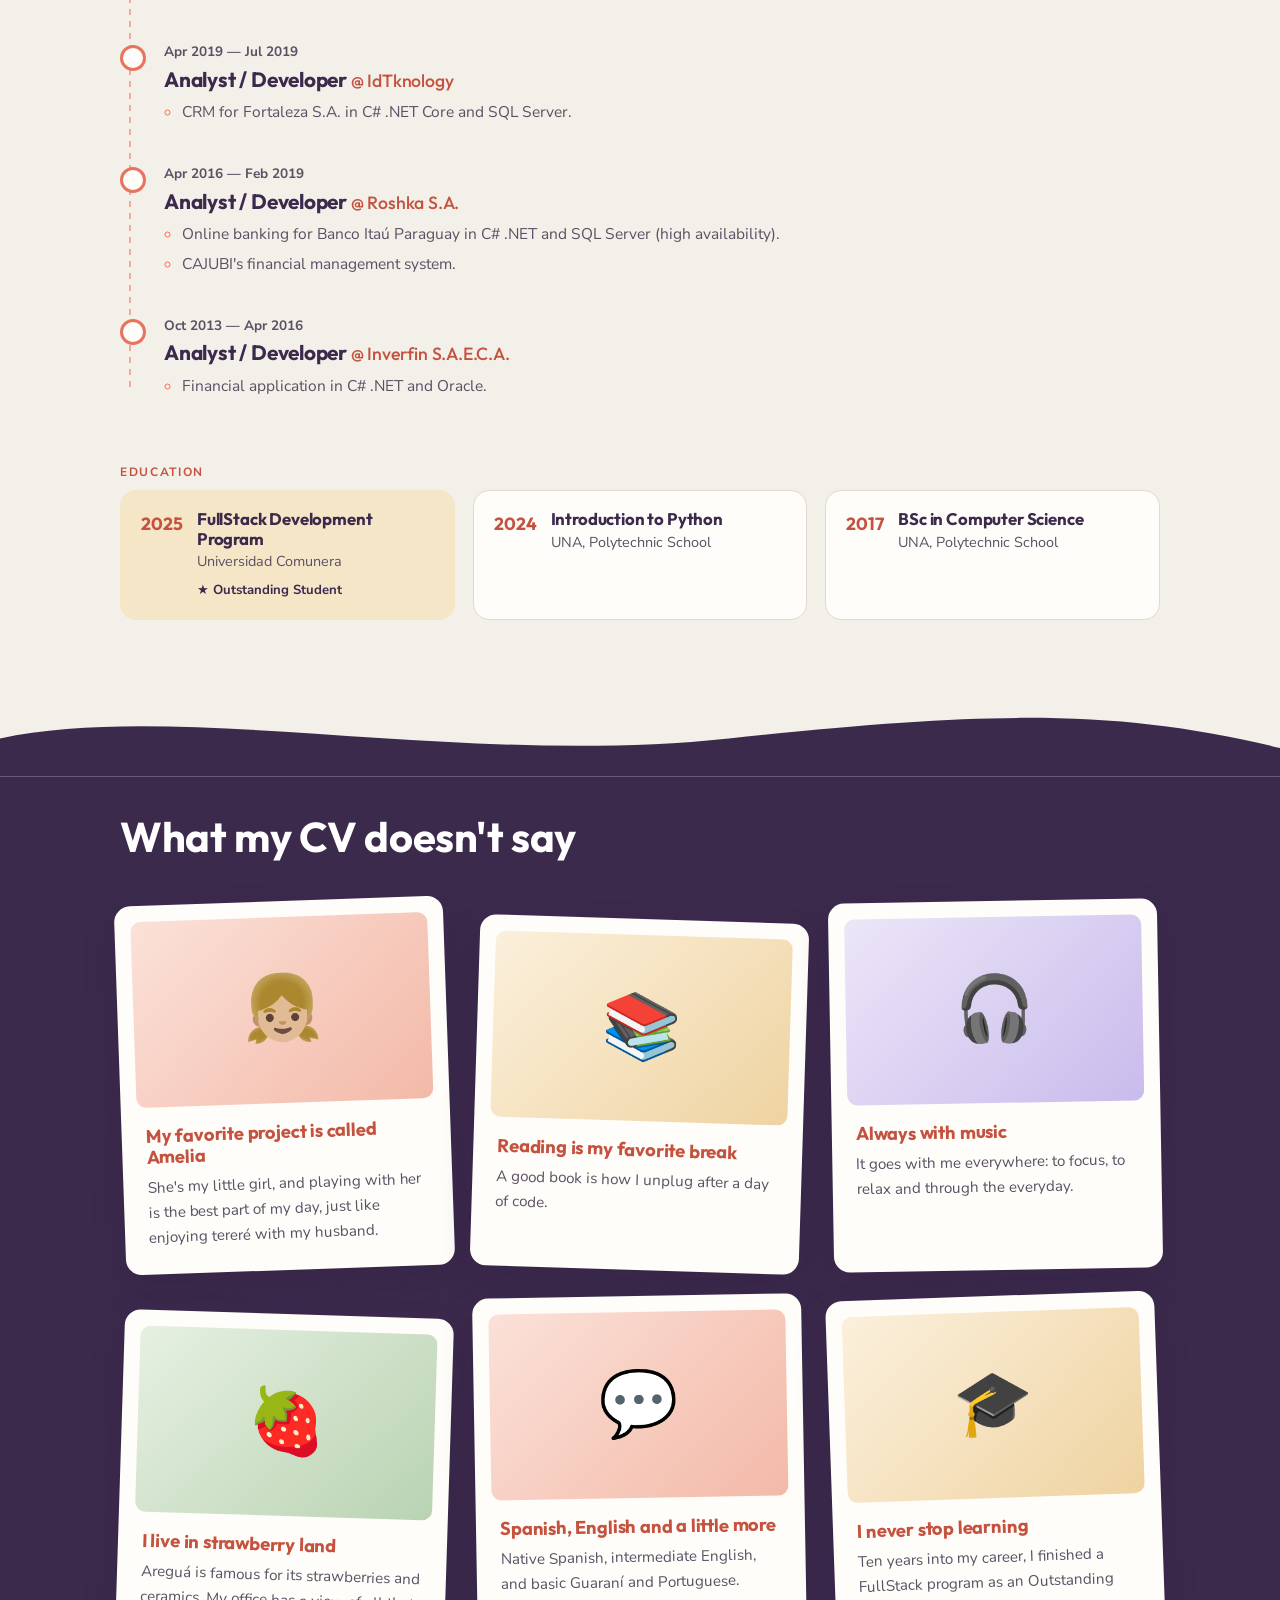
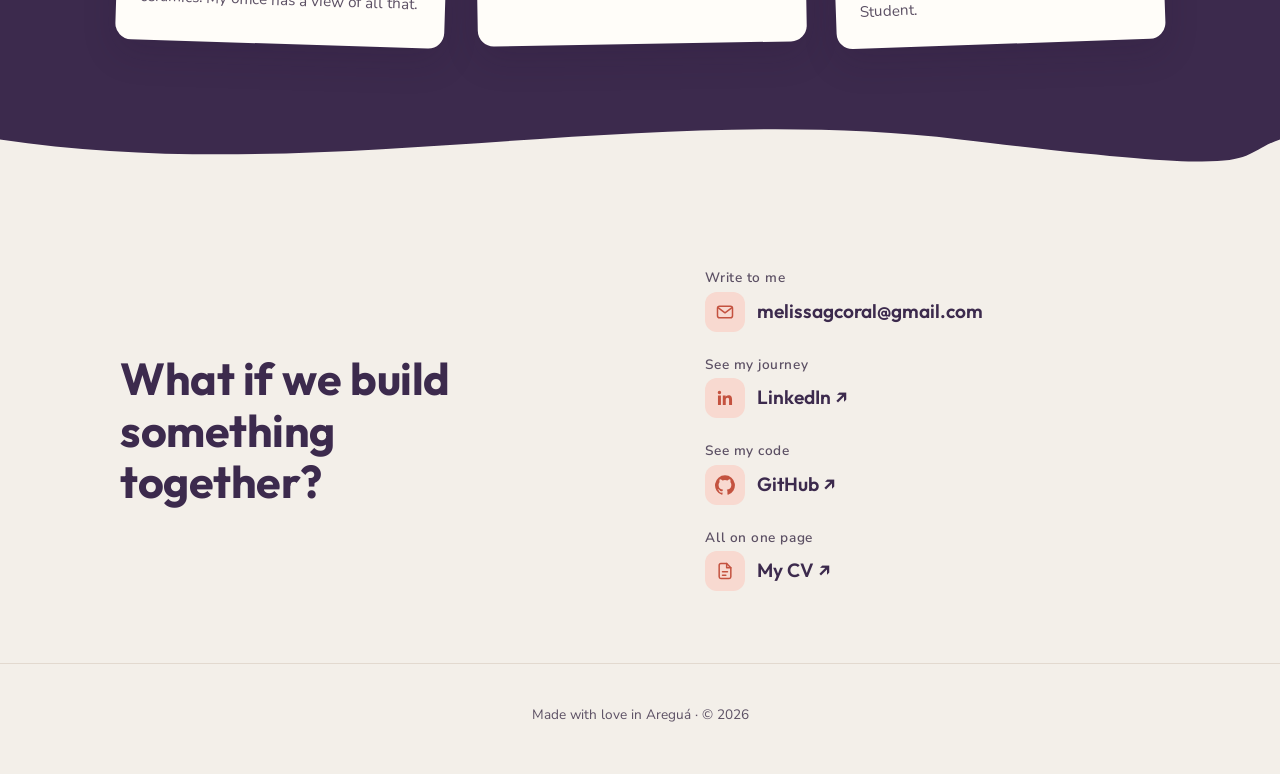
==== commit a0f2fe34: "Modalidad de trabajo: remoto, presencial o híbrido Co-Authored-By: Claude Opus 5.5 <noreply@anthropi" ====
--- a/index.html
+++ b/index.html
@@ -75,7 +75,10 @@
             </span>
             <p class="label" data-i18n="about.where.k">Estoy en</p>
             <h3>Areguá, Paraguay.</h3>
-            <p data-i18n="about.where.p">La ciudad de las frutillas, a orillas del lago Ypacaraí. Trabajo en remoto.</p>
+            <p data-i18n="about.where.p">La ciudad de las frutillas, a orillas del lago Ypacaraí. Hoy trabajo en remoto y estoy abierta a otras modalidades.</p>
+            <ul class="pills work-modes" aria-label="Modalidades de trabajo">
+              <li data-i18n="mode.remote">Remoto</li><li data-i18n="mode.onsite">Presencial</li><li data-i18n="mode.hybrid">Híbrido</li>
+            </ul>
           </article>
 
           <article class="card card--tilt-r">
--- a/styles.css
+++ b/styles.css
@@ -283,3 +283,6 @@
 .edu__badge { display: inline-block; margin-top: 6px; font-weight: 700; color: var(--plum); font-size: .82rem; }
 @media (max-width: 900px) { .edu__list { grid-template-columns: 1fr; } }
 @media (max-width: 620px) { .tl { padding-left: 36px; } .tl h3 { font-size: 1.15rem; } }
+
+.work-modes { margin-top: 12px; }
+.work-modes li { border-color: var(--coral); color: var(--coral-d); background: var(--coral-soft); }
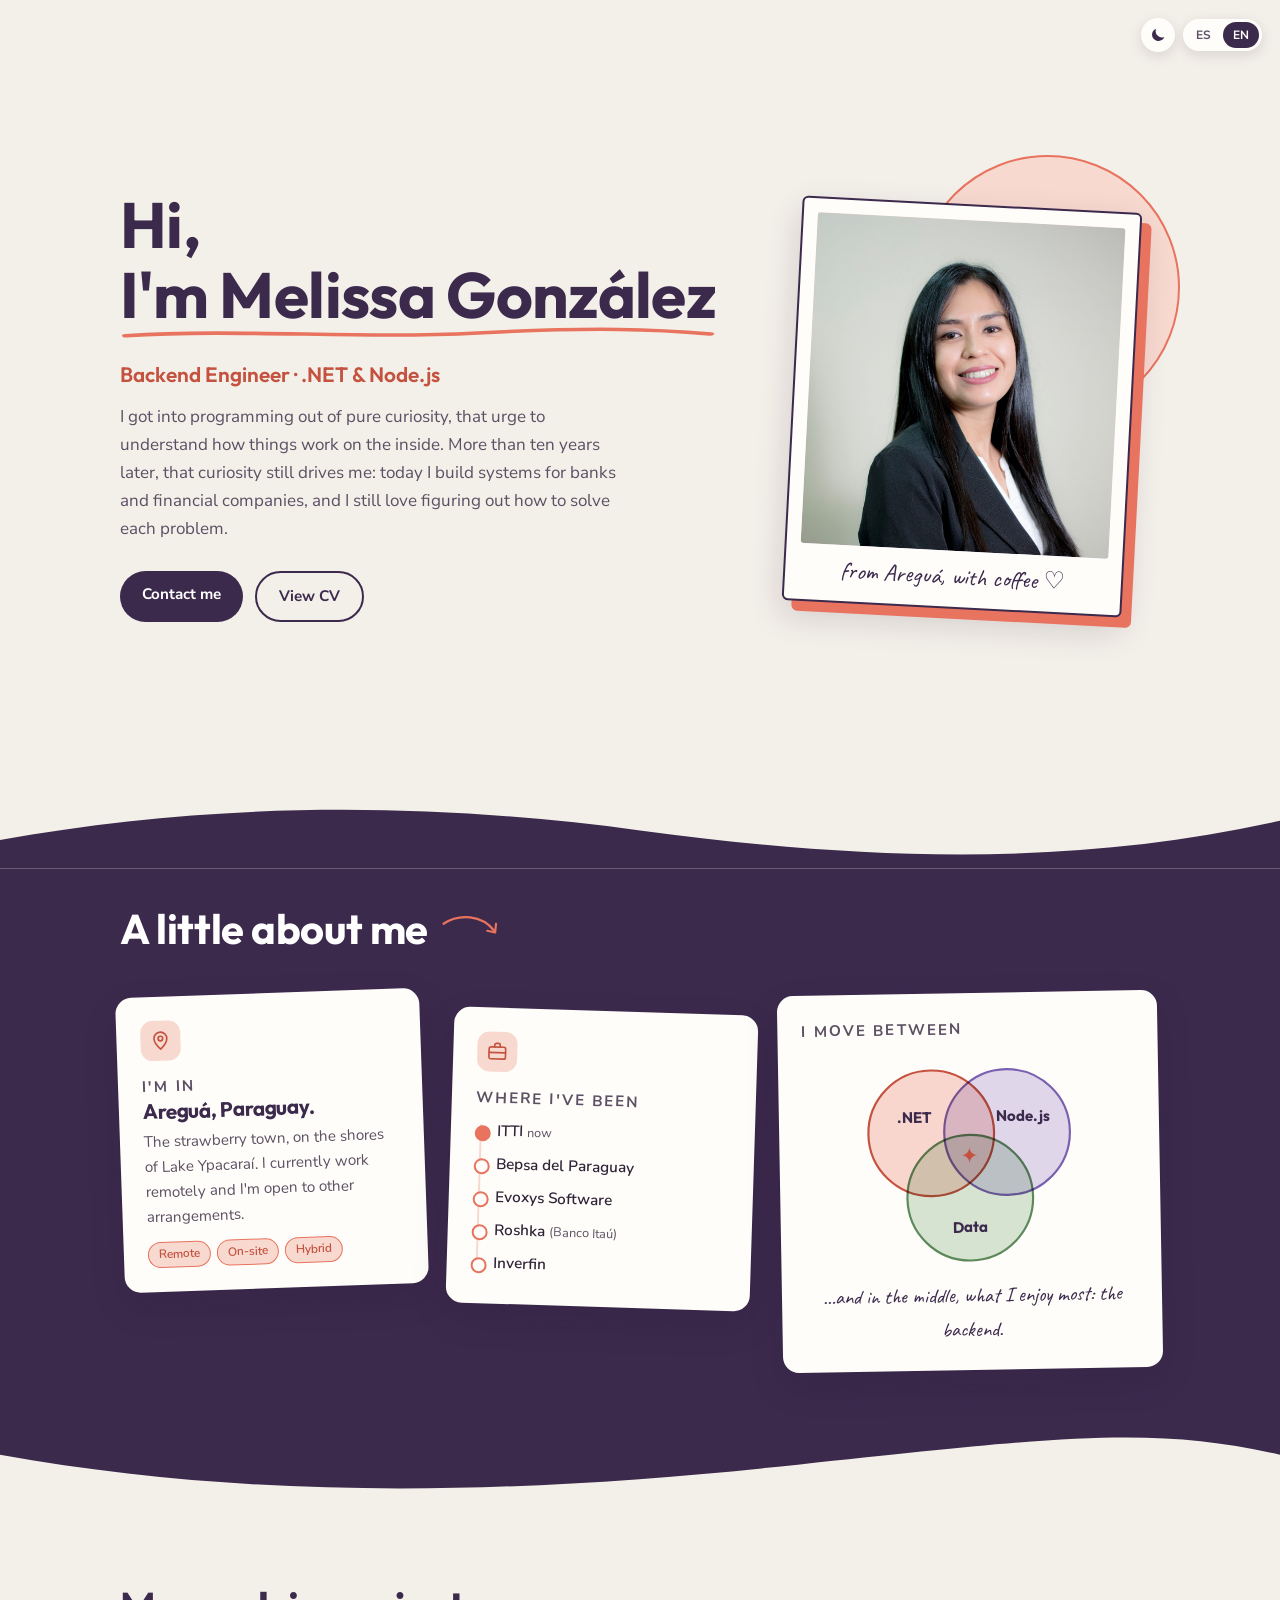
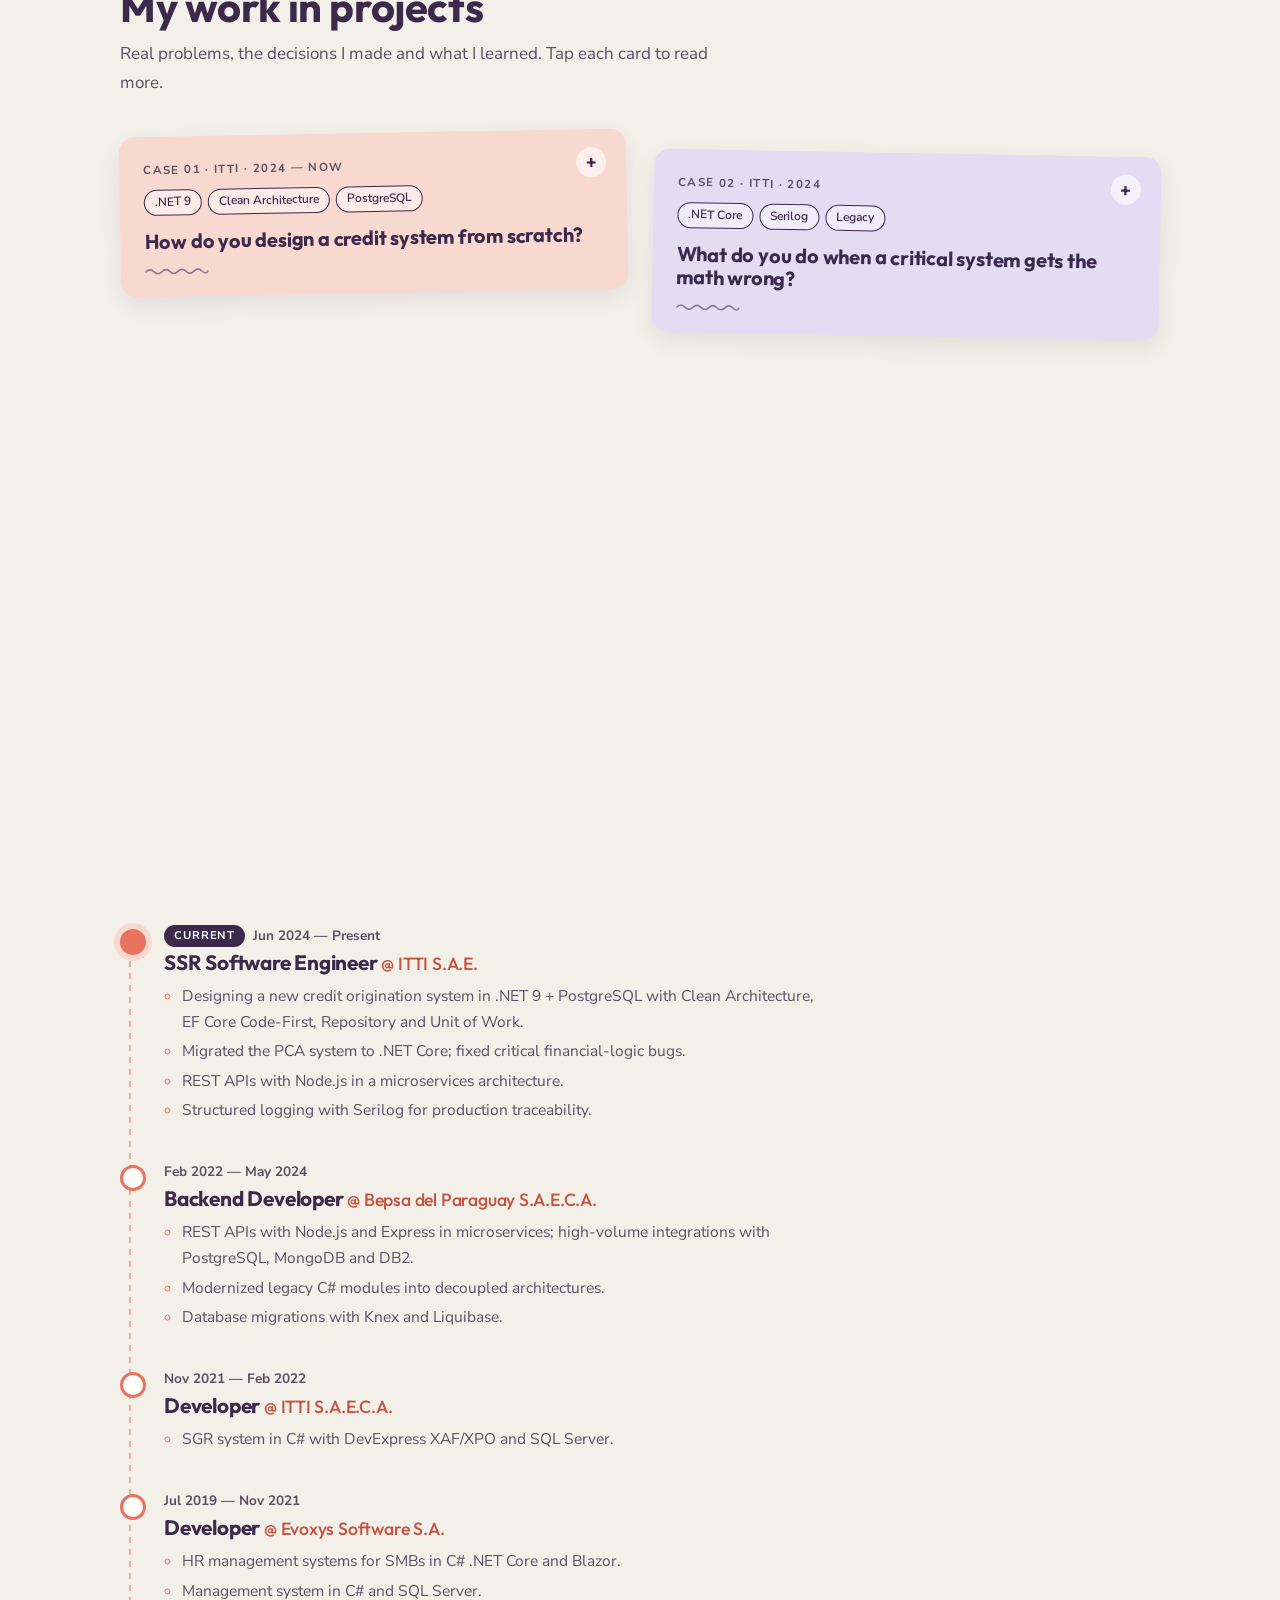
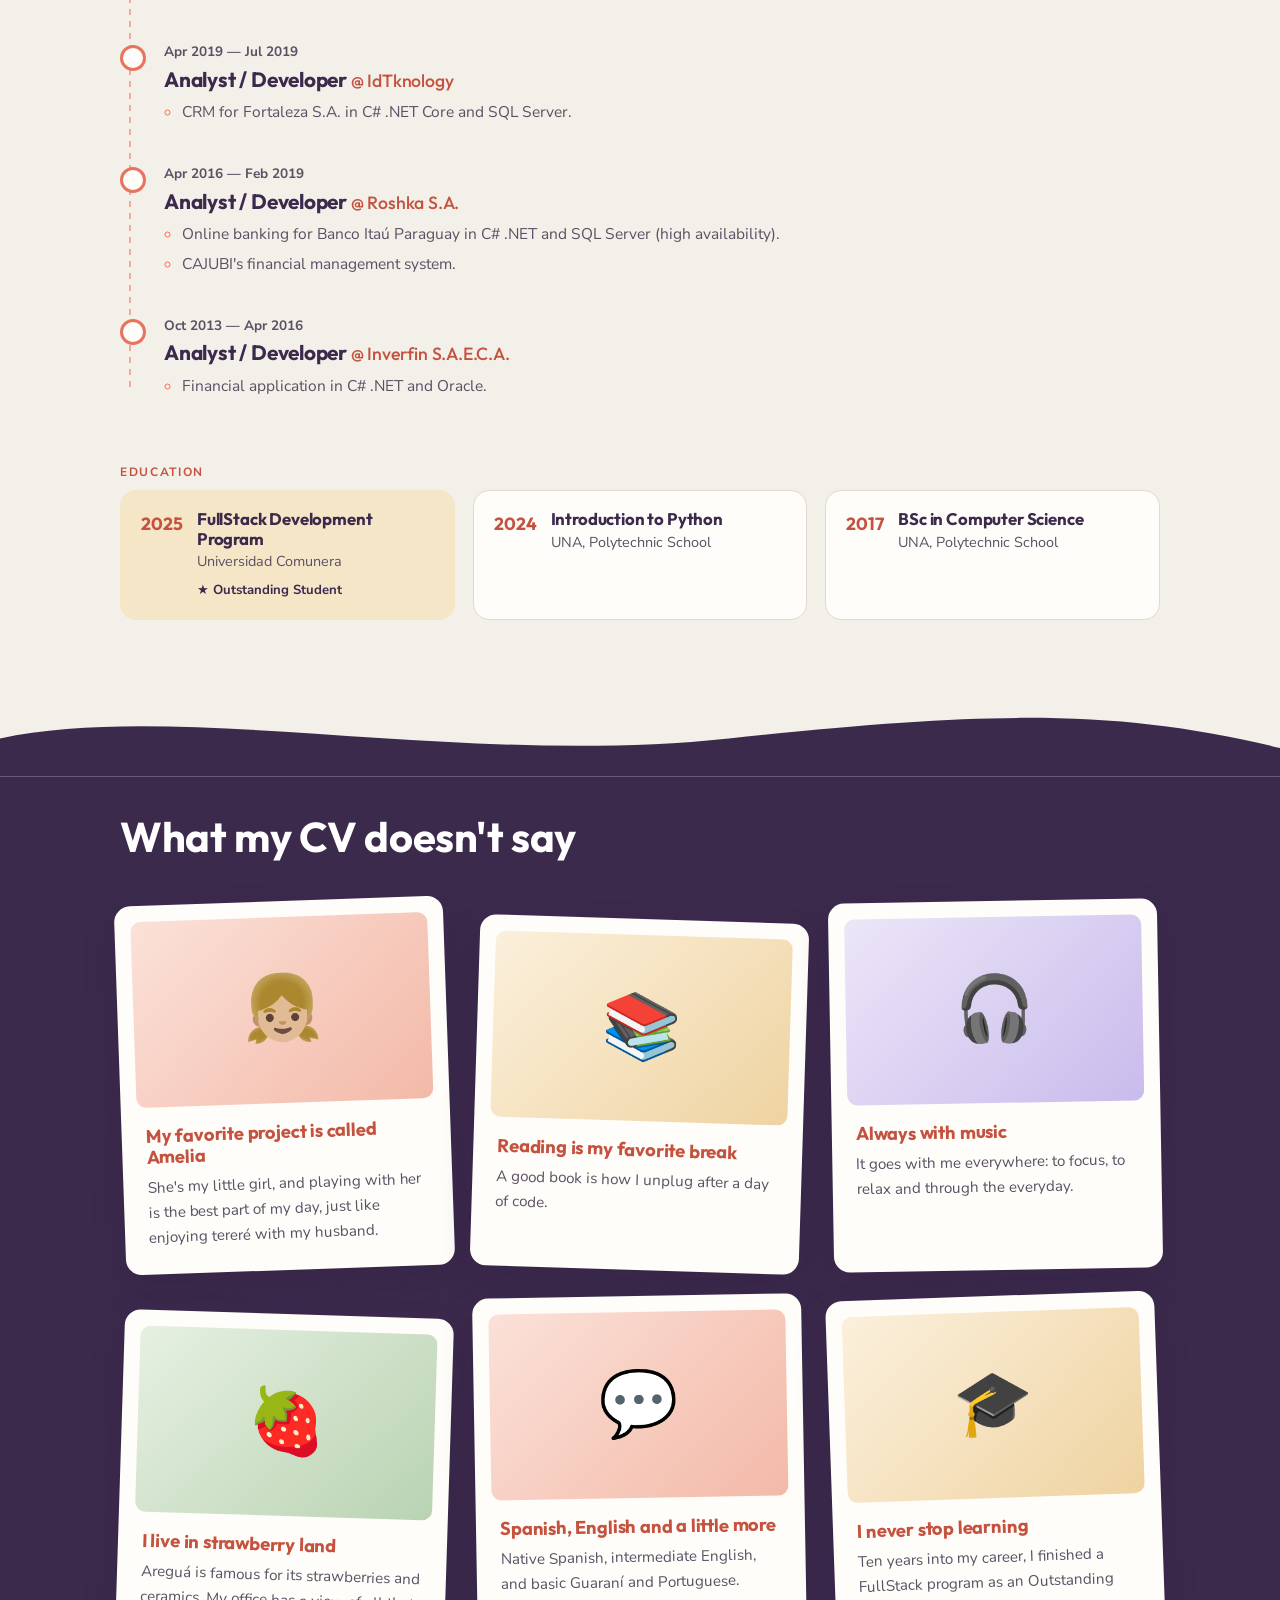
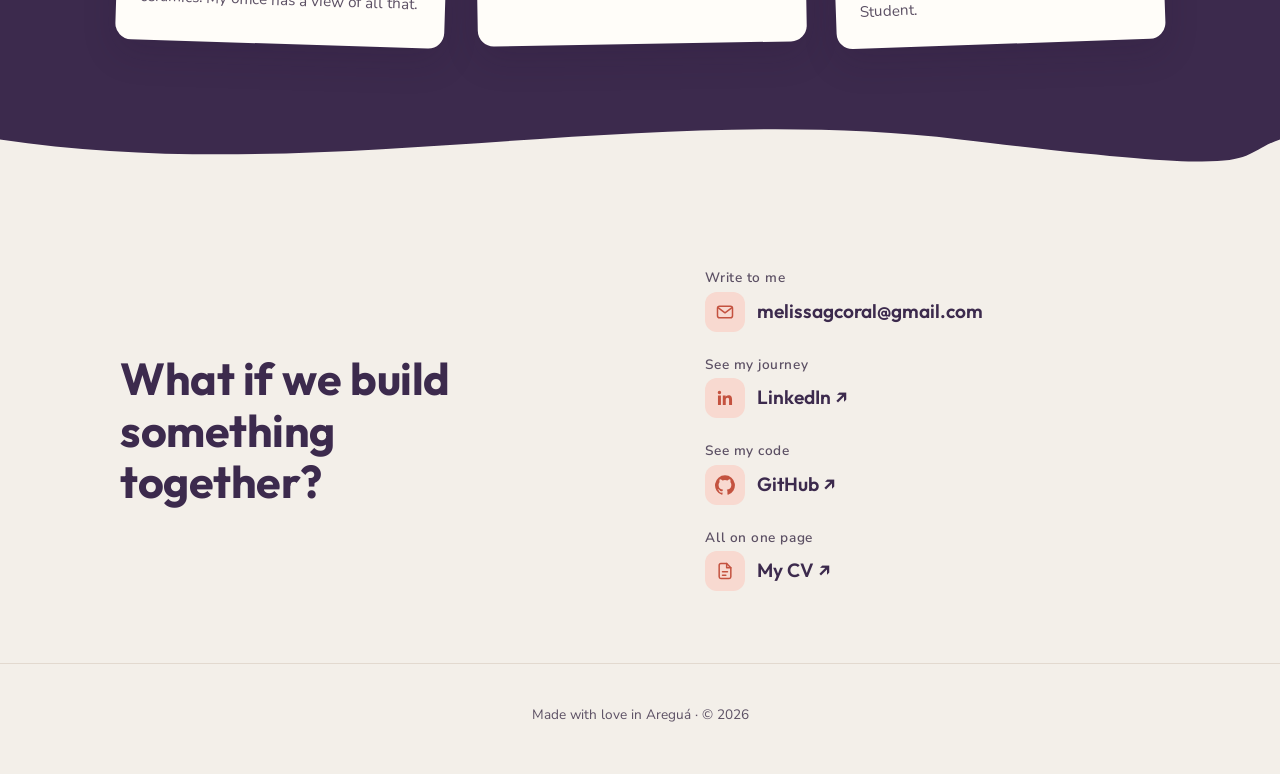
==== commit 2b420346: "Modo claro y oscuro con botón y preferencia del sistema Co-Authored-By: Claude Opus 5.5 <noreply@ant" ====
--- a/index.html
+++ b/index.html
@@ -12,13 +12,22 @@
   <link rel="preconnect" href="https://fonts.gstatic.com" crossorigin />
   <link href="https://fonts.googleapis.com/css2?family=Outfit:wght@400;500;600;700&family=Nunito+Sans:opsz,wght@6..12,400;6..12,600;6..12,700&family=Caveat:wght@600&display=swap" rel="stylesheet" />
   <link rel="stylesheet" href="styles.css" />
+  <script>
+    try { const t = localStorage.getItem("theme"); if (t === "dark" || t === "light") document.documentElement.dataset.theme = t; } catch (e) {}
+  </script>
 </head>
 <body>
   <a class="skip" href="#main" data-i18n="skip">Saltar al contenido</a>
 
-  <div class="lang" role="group" aria-label="Idioma / Language">
-    <button data-lang="es" aria-pressed="true">ES</button>
-    <button data-lang="en" aria-pressed="false">EN</button>
+  <div class="controls">
+    <button class="theme" type="button" aria-label="Cambiar a modo oscuro" title="Modo claro / oscuro">
+      <svg class="theme__moon" viewBox="0 0 24 24" aria-hidden="true"><path d="M20.5 14.5A8.5 8.5 0 0 1 9.5 3.5a8.5 8.5 0 1 0 11 11Z"/></svg>
+      <svg class="theme__sun" viewBox="0 0 24 24" aria-hidden="true"><circle cx="12" cy="12" r="4.2"/><path d="M12 2.5v2.2M12 19.3v2.2M2.5 12h2.2M19.3 12h2.2M5.3 5.3l1.6 1.6M17.1 17.1l1.6 1.6M5.3 18.7l1.6-1.6M17.1 6.9l1.6-1.6"/></svg>
+    </button>
+    <div class="lang" role="group" aria-label="Idioma / Language">
+      <button data-lang="es" aria-pressed="true">ES</button>
+      <button data-lang="en" aria-pressed="false">EN</button>
+    </div>
   </div>
 
   <main id="main">
--- a/styles.css
+++ b/styles.css
@@ -17,12 +17,86 @@
   --hand: "Caveat", "Segoe Print", cursive;
   --max: 1080px;
   --shadow: 0 14px 34px rgba(40, 20, 50, .16);
+  --heading: #3c2a4d;
+  --section: #3c2a4d;
+  --btn: #3c2a4d;
+  --btn-2: #4a3760;
+  --btn-fg: #ffffff;
+  --pill-bg: rgba(255, 255, 255, .45);
+  --plus-bg: rgba(255, 255, 255, .6);
+  --polaroid: #fffdf9;
+  --art-coral: linear-gradient(135deg, #fbe1d8, #f3b9a8);
+  --art-lilac: linear-gradient(135deg, #ece6f8, #c9bbec);
+  --art-sage: linear-gradient(135deg, #e6f0e2, #b9d3b2);
+  --art-sand: linear-gradient(135deg, #fbf0dc, #efd3a1);
+  --venn-blend: multiply;
+  color-scheme: light;
+}
+
+:root[data-theme="dark"] {
+  --cream: #17121c;
+  --paper: #31273a;
+  --ink: #efe6f1;
+  --ink-2: #bdafc4;
+  --line: #3a2e44;
+  --coral: #f08a76;
+  --coral-d: #f4a08f;
+  --coral-soft: #45292b;
+  --lilac-soft: #2f2846;
+  --sage-soft: #213128;
+  --sand-soft: #3a2f20;
+  --heading: #f6eef8;
+  --section: #241a30;
+  --btn: #f08a76;
+  --btn-2: #f6a291;
+  --btn-fg: #1b141f;
+  --pill-bg: rgba(255, 255, 255, .06);
+  --plus-bg: rgba(255, 255, 255, .12);
+  --polaroid: #efe7de;
+  --shadow: 0 14px 34px rgba(0, 0, 0, .45);
+  --art-coral: linear-gradient(135deg, #5b3431, #7c463d);
+  --art-lilac: linear-gradient(135deg, #3a3159, #54467e);
+  --art-sage: linear-gradient(135deg, #2c4233, #3f5c46);
+  --art-sand: linear-gradient(135deg, #4a3c24, #6a5430);
+  --venn-blend: screen;
+  color-scheme: dark;
+}
+@media (prefers-color-scheme: dark) {
+  :root:not([data-theme="light"]) {
+    --cream: #17121c;
+    --paper: #31273a;
+    --ink: #efe6f1;
+    --ink-2: #bdafc4;
+    --line: #3a2e44;
+    --coral: #f08a76;
+    --coral-d: #f4a08f;
+    --coral-soft: #45292b;
+    --lilac-soft: #2f2846;
+    --sage-soft: #213128;
+    --sand-soft: #3a2f20;
+    --heading: #f6eef8;
+    --section: #241a30;
+    --btn: #f08a76;
+    --btn-2: #f6a291;
+    --btn-fg: #1b141f;
+    --pill-bg: rgba(255, 255, 255, .06);
+    --plus-bg: rgba(255, 255, 255, .12);
+    --polaroid: #efe7de;
+    --shadow: 0 14px 34px rgba(0, 0, 0, .45);
+    --art-coral: linear-gradient(135deg, #5b3431, #7c463d);
+    --art-lilac: linear-gradient(135deg, #3a3159, #54467e);
+    --art-sage: linear-gradient(135deg, #2c4233, #3f5c46);
+    --art-sand: linear-gradient(135deg, #4a3c24, #6a5430);
+    --venn-blend: screen;
+    color-scheme: dark;
+  }
 }
 
 * { box-sizing: border-box; }
 html { scroll-behavior: smooth; overflow-x: hidden; overflow-x: clip; }
 body {
   margin: 0; background: var(--cream); color: var(--ink);
+  transition: background-color .3s, color .3s;
   font-family: var(--sans); font-size: 17px; line-height: 1.65;
   -webkit-font-smoothing: antialiased; overflow-x: hidden; overflow-x: clip;
 }
@@ -39,9 +113,28 @@
 .skip { position: absolute; left: -999px; top: 8px; z-index: 100; background: var(--coral); color: #fff; padding: 8px 14px; border-radius: 999px; }
 .skip:focus { left: 8px; }
 
+/* CONTROLS (tema + idioma) */
+.controls { position: fixed; top: 18px; right: 18px; z-index: 60; display: flex; align-items: center; gap: 8px; }
+.theme {
+  width: 34px; height: 34px; border-radius: 50%; border: 0; cursor: pointer; display: grid; place-items: center;
+  background: var(--paper); color: var(--heading); box-shadow: 0 4px 14px rgba(40, 20, 50, .12);
+  transition: transform .3s, background-color .3s, color .3s;
+}
+.theme:hover { transform: rotate(-15deg); }
+.theme svg { width: 18px; height: 18px; }
+.theme__moon { fill: currentColor; }
+.theme__sun { fill: none; stroke: currentColor; stroke-width: 2; stroke-linecap: round; }
+.theme__sun circle { fill: currentColor; }
+.theme__sun { display: none; }
+:root[data-theme="dark"] .theme__sun { display: block; }
+:root[data-theme="dark"] .theme__moon { display: none; }
+@media (prefers-color-scheme: dark) {
+  :root:not([data-theme="light"]) .theme__sun { display: block; }
+  :root:not([data-theme="light"]) .theme__moon { display: none; }
+}
+
 /* LANG */
 .lang {
-  position: fixed; top: 18px; right: 18px; z-index: 60;
   display: flex; padding: 3px; gap: 2px; border-radius: 999px;
   background: var(--paper); box-shadow: 0 4px 14px rgba(40, 20, 50, .12);
 }
@@ -49,7 +142,7 @@
   border: 0; background: none; cursor: pointer; border-radius: 999px;
   font: 700 .75rem var(--sans); padding: 5px 10px; color: var(--ink-2);
 }
-.lang button[aria-pressed="true"] { background: var(--plum); color: #fff; }
+.lang button[aria-pressed="true"] { background: var(--btn); color: var(--btn-fg); }
 
 /* BUTTONS */
 .btn {
@@ -57,17 +150,17 @@
   padding: 11px 22px; border-radius: 999px; transition: transform .2s, background .2s, color .2s;
 }
 .btn:hover { transform: translateY(-2px); }
-.btn--solid { background: var(--plum); color: #fff; }
-.btn--solid:hover { background: var(--plum-2); }
-.btn--line { border: 2px solid var(--plum); color: var(--plum); }
-.btn--line:hover { background: var(--plum); color: #fff; }
+.btn--solid { background: var(--btn); color: var(--btn-fg); }
+.btn--solid:hover { background: var(--btn-2); }
+.btn--line { border: 2px solid var(--heading); color: var(--heading); }
+.btn--line:hover { background: var(--heading); color: var(--cream); }
 
 /* HERO */
 .hero {
   min-height: 88vh; display: grid; grid-template-columns: 1.2fr 1fr;
   align-items: center; gap: 48px; padding-top: 80px; padding-bottom: 60px;
 }
-.hero h1 { font-size: clamp(2.5rem, 6vw, 4rem); font-weight: 700; color: var(--plum); line-height: 1.1; }
+.hero h1 { font-size: clamp(2.5rem, 6vw, 4rem); font-weight: 700; color: var(--heading); line-height: 1.1; }
 .underline { position: relative; display: inline-block; white-space: nowrap; }
 .underline svg {
   position: absolute; left: 0; bottom: -10px; width: 100%; height: 16px; overflow: visible;
@@ -87,8 +180,8 @@
   background: var(--coral-soft); border: 2px solid var(--coral); right: -14%; top: -12%; z-index: 0;
 }
 .polaroid__frame {
-  position: relative; z-index: 1; background: var(--paper); padding: 14px 14px 10px;
-  border: 2px solid var(--plum); border-radius: 6px; transform: rotate(3deg);
+  position: relative; z-index: 1; background: var(--polaroid); padding: 14px 14px 10px;
+  border: 2px solid #3c2a4d; border-radius: 6px; transform: rotate(3deg);
   box-shadow: 10px 10px 0 var(--coral), var(--shadow); transition: transform .4s;
 }
 .polaroid:hover .polaroid__frame { transform: rotate(0deg) scale(1.02); }
@@ -97,16 +190,16 @@
 .polaroid__placeholder { position: absolute; inset: 0; display: grid; place-items: center; }
 .ph-emoji { font-size: clamp(5rem, 14vw, 7.5rem); }
 .ph-steam { position: absolute; right: 18%; bottom: 16%; font-size: 2.2rem; transform: rotate(-8deg); }
-.polaroid figcaption { text-align: center; font-size: 1.5rem; color: var(--plum); padding-top: 6px; }
+.polaroid figcaption { text-align: center; font-size: 1.5rem; color: #3c2a4d; padding-top: 6px; }
 
 /* WAVES + DARK SECTIONS */
 .wave { line-height: 0; }
 .wave svg { display: block; width: 100%; height: clamp(40px, 6vw, 80px); }
-.wave path { fill: var(--plum); }
-.dark { background: var(--plum); color: #f4eef7; padding: 36px 0 56px; }
+.wave path { fill: var(--section); transition: fill .3s; }
+.dark { background: var(--section); transition: background-color .3s; color: #f4eef7; padding: 36px 0 56px; }
 .dark h2 { color: #fff; }
 .section { padding-top: 80px; padding-bottom: 80px; }
-h2 { font-size: clamp(1.9rem, 4vw, 2.6rem); font-weight: 700; color: var(--plum); }
+h2 { font-size: clamp(1.9rem, 4vw, 2.6rem); font-weight: 700; color: var(--heading); }
 .sub { color: var(--ink-2); margin: 10px 0 36px; max-width: 60ch; }
 
 .title-arrow { display: flex; align-items: center; gap: 12px; margin-bottom: 40px; }
@@ -120,7 +213,7 @@
   box-shadow: var(--shadow); transition: transform .35s;
 }
 .card p { margin: 0; color: var(--ink-2); font-size: .95rem; }
-.card h3 { font-size: 1.3rem; margin-bottom: 6px; color: var(--plum); }
+.card h3 { font-size: 1.3rem; margin-bottom: 6px; color: var(--heading); }
 .card--tilt-l { transform: rotate(-2deg); }
 .card--tilt-r { transform: rotate(1.8deg); margin-top: 18px; }
 .card--tilt-l2 { transform: rotate(-1deg); }
@@ -142,13 +235,13 @@
 .path small { font-weight: 400; color: var(--ink-2); }
 
 .venn { width: 100%; max-width: 260px; display: block; margin: 4px auto 0; }
-.venn circle { stroke-width: 2; mix-blend-mode: multiply; }
+.venn circle { stroke-width: 2; mix-blend-mode: var(--venn-blend); }
 .venn .v1 { fill: rgba(232, 115, 95, .28); stroke: var(--coral-d); }
 .venn .v2 { fill: rgba(140, 115, 200, .28); stroke: #7a61b5; }
 .venn .v3 { fill: rgba(110, 160, 110, .28); stroke: #5c8a5c; }
-.venn text { font: 700 14px var(--display); fill: var(--plum); text-anchor: middle; }
+.venn text { font: 700 14px var(--display); fill: var(--heading); text-anchor: middle; }
 .venn .center { font-size: 20px; fill: var(--coral-d); }
-.venn__note { text-align: center; font-family: var(--hand); font-size: 1.3rem !important; color: var(--plum) !important; margin-top: 4px !important; }
+.venn__note { text-align: center; font-family: var(--hand); font-size: 1.3rem !important; color: var(--heading) !important; margin-top: 4px !important; }
 
 /* CASES */
 .cases { display: grid; grid-template-columns: 1fr 1fr; gap: 26px; align-items: start; }
@@ -164,12 +257,12 @@
 .case summary::-webkit-details-marker { display: none; }
 .case summary::after {
   content: "+"; position: absolute; right: 20px; top: 18px; width: 30px; height: 30px; border-radius: 50%;
-  display: grid; place-items: center; font: 600 1.2rem var(--display); color: var(--plum);
-  background: rgba(255, 255, 255, .6); transition: transform .3s;
+  display: grid; place-items: center; font: 600 1.2rem var(--display); color: var(--heading);
+  background: var(--plus-bg); transition: transform .3s;
 }
 .case[open] summary::after { transform: rotate(45deg); }
 .case__n { display: block; font-size: .72rem; font-weight: 700; letter-spacing: .12em; text-transform: uppercase; color: var(--ink-2); margin-bottom: 10px; padding-right: 40px; }
-.case h3 { font-size: 1.25rem; color: var(--plum); margin-top: 14px; }
+.case h3 { font-size: 1.25rem; color: var(--heading); margin-top: 14px; }
 .squiggle {
   display: block; width: 64px; height: 10px; margin-top: 14px;
   background: url("data:image/svg+xml,%3Csvg xmlns='http://www.w3.org/2000/svg' viewBox='0 0 64 10'%3E%3Cpath d='M1 5 Q 5 1 9 5 T 17 5 T 25 5 T 33 5 T 41 5 T 49 5 T 57 5 T 63 5' fill='none' stroke='%233c2a4d' stroke-width='1.6' stroke-linecap='round' opacity='.55'/%3E%3C/svg%3E") no-repeat;
@@ -181,7 +274,7 @@
 .pills { list-style: none; padding: 0; margin: 0; display: flex; flex-wrap: wrap; gap: 6px; }
 .pills li {
   font-size: .75rem; font-weight: 600; padding: 2px 10px; border-radius: 999px;
-  border: 1.5px solid var(--plum); color: var(--plum); background: rgba(255, 255, 255, .45);
+  border: 1.5px solid var(--heading); color: var(--heading); background: var(--pill-bg);
 }
 .stack { margin-top: 56px; }
 .pills--lg li { font-size: .85rem; padding: 5px 14px; background: var(--paper); border-color: var(--line); color: var(--ink-2); }
@@ -193,10 +286,10 @@
 .facts { display: grid; grid-template-columns: repeat(3, 1fr); gap: 26px; }
 .fact { background: var(--paper); color: var(--ink); border-radius: 16px; padding: 16px 16px 24px; box-shadow: var(--shadow); transition: transform .35s; }
 .fact__art { aspect-ratio: 16 / 10; border-radius: 10px; display: grid; place-items: center; font-size: 4rem; margin-bottom: 18px; }
-.fact__art--coral { background: linear-gradient(135deg, #fbe1d8, #f3b9a8); }
-.fact__art--lilac { background: linear-gradient(135deg, #ece6f8, #c9bbec); }
-.fact__art--sage { background: linear-gradient(135deg, #e6f0e2, #b9d3b2); }
-.fact__art--sand { background: linear-gradient(135deg, #fbf0dc, #efd3a1); }
+.fact__art--coral { background: var(--art-coral); }
+.fact__art--lilac { background: var(--art-lilac); }
+.fact__art--sage { background: var(--art-sage); }
+.fact__art--sand { background: var(--art-sand); }
 .fact h3 { font-size: 1.15rem; color: var(--coral-d); margin: 0 8px 8px; }
 .fact p { margin: 0 8px; color: var(--ink-2); font-size: .95rem; }
 
@@ -205,7 +298,7 @@
 .contact h2 { font-size: clamp(2rem, 4.5vw, 2.8rem); max-width: 14ch; }
 .contact__list { list-style: none; margin: 0; padding: 0; display: grid; gap: 20px; }
 .contact__list .label { display: block; color: var(--ink-2); letter-spacing: .04em; text-transform: none; font-size: .85rem; font-weight: 600; margin-bottom: 2px; }
-.contact__list a { font-family: var(--display); font-weight: 600; font-size: 1.2rem; color: var(--plum); text-decoration: none; overflow-wrap: anywhere; border-bottom: 2px solid transparent; transition: border-color .2s; }
+.contact__list a { font-family: var(--display); font-weight: 600; font-size: 1.2rem; color: var(--heading); text-decoration: none; overflow-wrap: anywhere; border-bottom: 2px solid transparent; transition: border-color .2s; }
 .contact__list a { display: inline-flex; align-items: center; gap: 12px; }
 .contact__list a:hover { border-color: transparent; }
 .contact__list a:hover > span:last-child { color: var(--coral-d); }
@@ -262,8 +355,8 @@
 }
 .tl--now::before { background: var(--coral); box-shadow: 0 0 0 6px var(--coral-soft); }
 .tl__when { font-size: .85rem; font-weight: 700; color: var(--ink-2); display: flex; align-items: center; flex-wrap: wrap; gap: 8px; }
-.tl__badge { background: var(--plum); color: #fff; font-size: .7rem; letter-spacing: .08em; text-transform: uppercase; padding: 2px 10px; border-radius: 999px; }
-.tl h3 { font-size: 1.3rem; color: var(--plum); margin: 4px 0 8px; }
+.tl__badge { background: var(--btn); color: var(--btn-fg); font-size: .7rem; letter-spacing: .08em; text-transform: uppercase; padding: 2px 10px; border-radius: 999px; }
+.tl h3 { font-size: 1.3rem; color: var(--heading); margin: 4px 0 8px; }
 .tl__at { color: var(--coral-d); font-weight: 500; font-size: .85em; }
 .tl ul { margin: 0; padding-left: 18px; color: var(--ink-2); font-size: .97rem; }
 .tl li { margin-bottom: 4px; max-width: 72ch; }
@@ -278,11 +371,15 @@
 }
 .edu__item--star { background: var(--sand-soft); border-color: transparent; }
 .edu__year { font-family: var(--display); font-weight: 700; font-size: 1.1rem; color: var(--coral-d); }
-.edu__item h3 { font-size: 1.05rem; color: var(--plum); margin-bottom: 2px; }
+.edu__item h3 { font-size: 1.05rem; color: var(--heading); margin-bottom: 2px; }
 .edu__item p { margin: 0; font-size: .9rem; color: var(--ink-2); }
-.edu__badge { display: inline-block; margin-top: 6px; font-weight: 700; color: var(--plum); font-size: .82rem; }
+.edu__badge { display: inline-block; margin-top: 6px; font-weight: 700; color: var(--heading); font-size: .82rem; }
 @media (max-width: 900px) { .edu__list { grid-template-columns: 1fr; } }
 @media (max-width: 620px) { .tl { padding-left: 36px; } .tl h3 { font-size: 1.15rem; } }
 
 .work-modes { margin-top: 12px; }
 .work-modes li { border-color: var(--coral); color: var(--coral-d); background: var(--coral-soft); }
+
+/* DARK MODE extras */
+:root[data-theme="dark"] .squiggle { filter: invert(1) brightness(1.6); }
+@media (prefers-color-scheme: dark) { :root:not([data-theme="light"]) .squiggle { filter: invert(1) brightness(1.6); } }
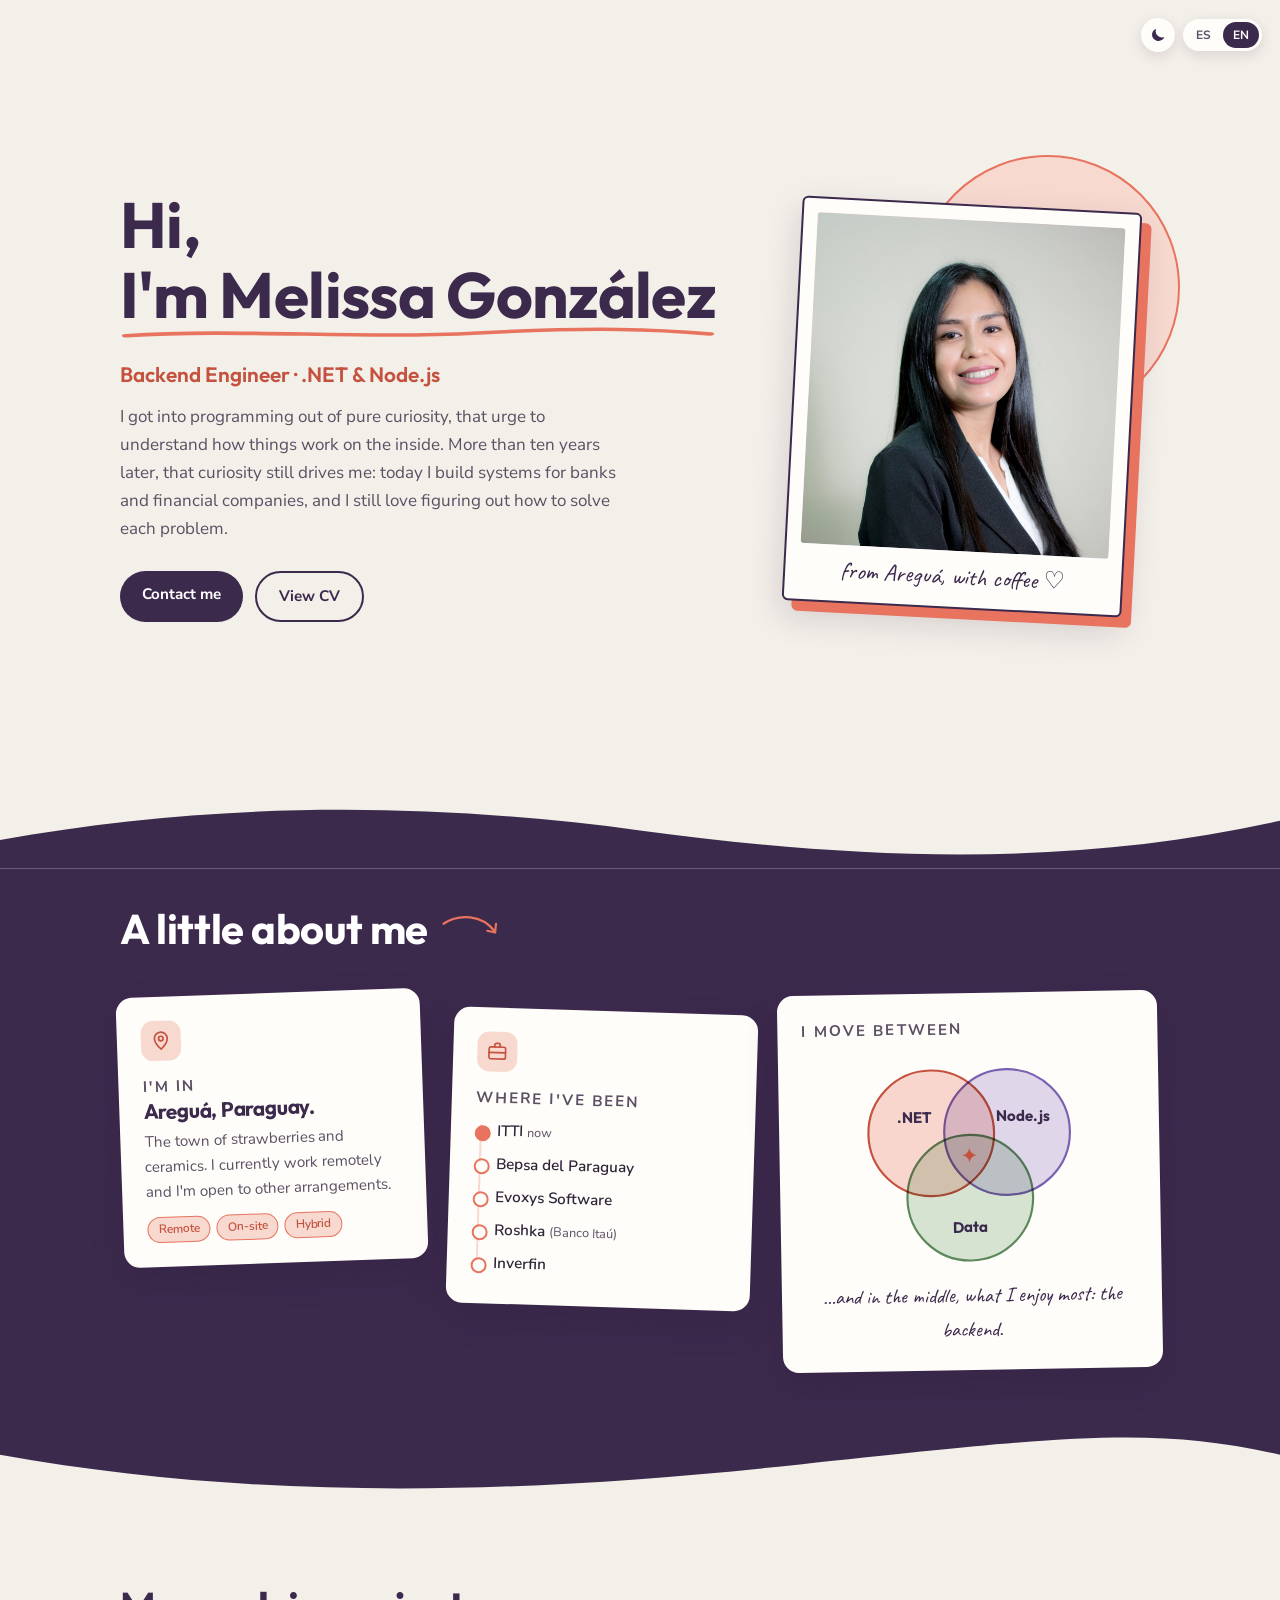
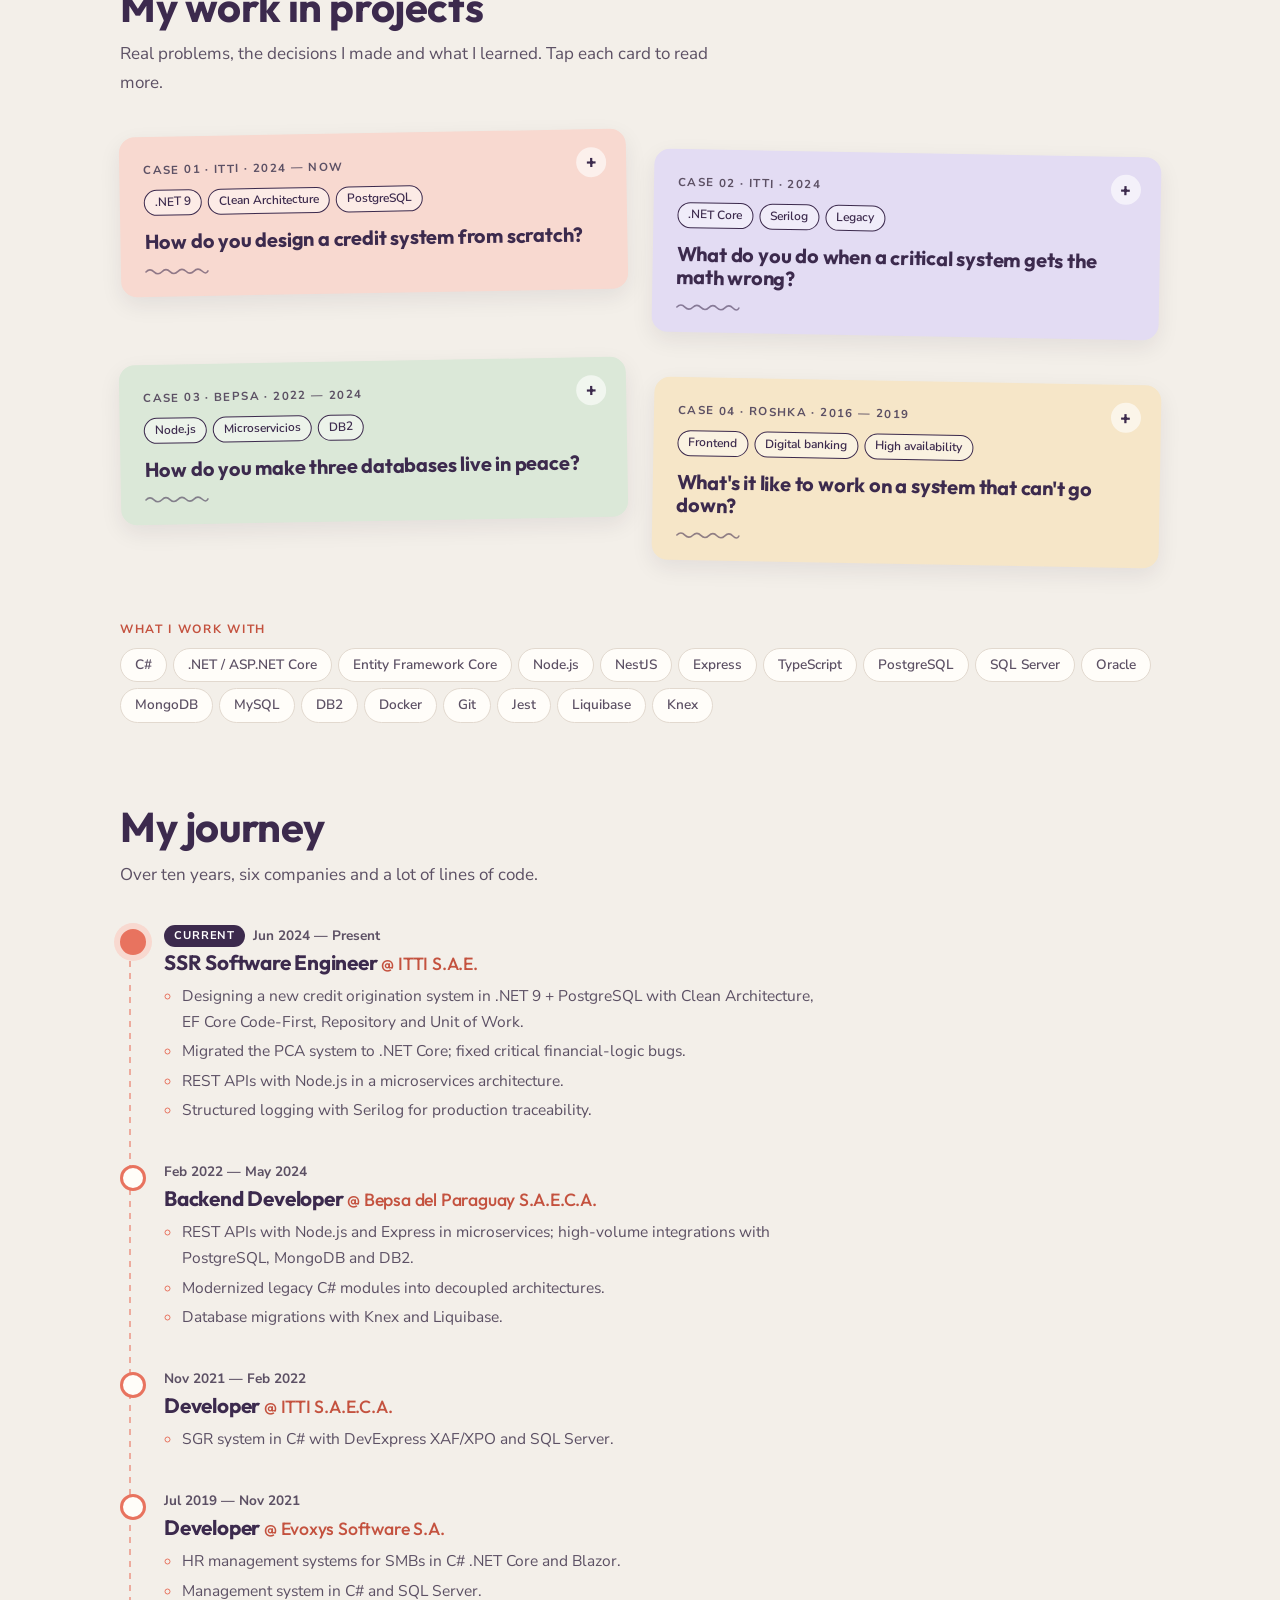
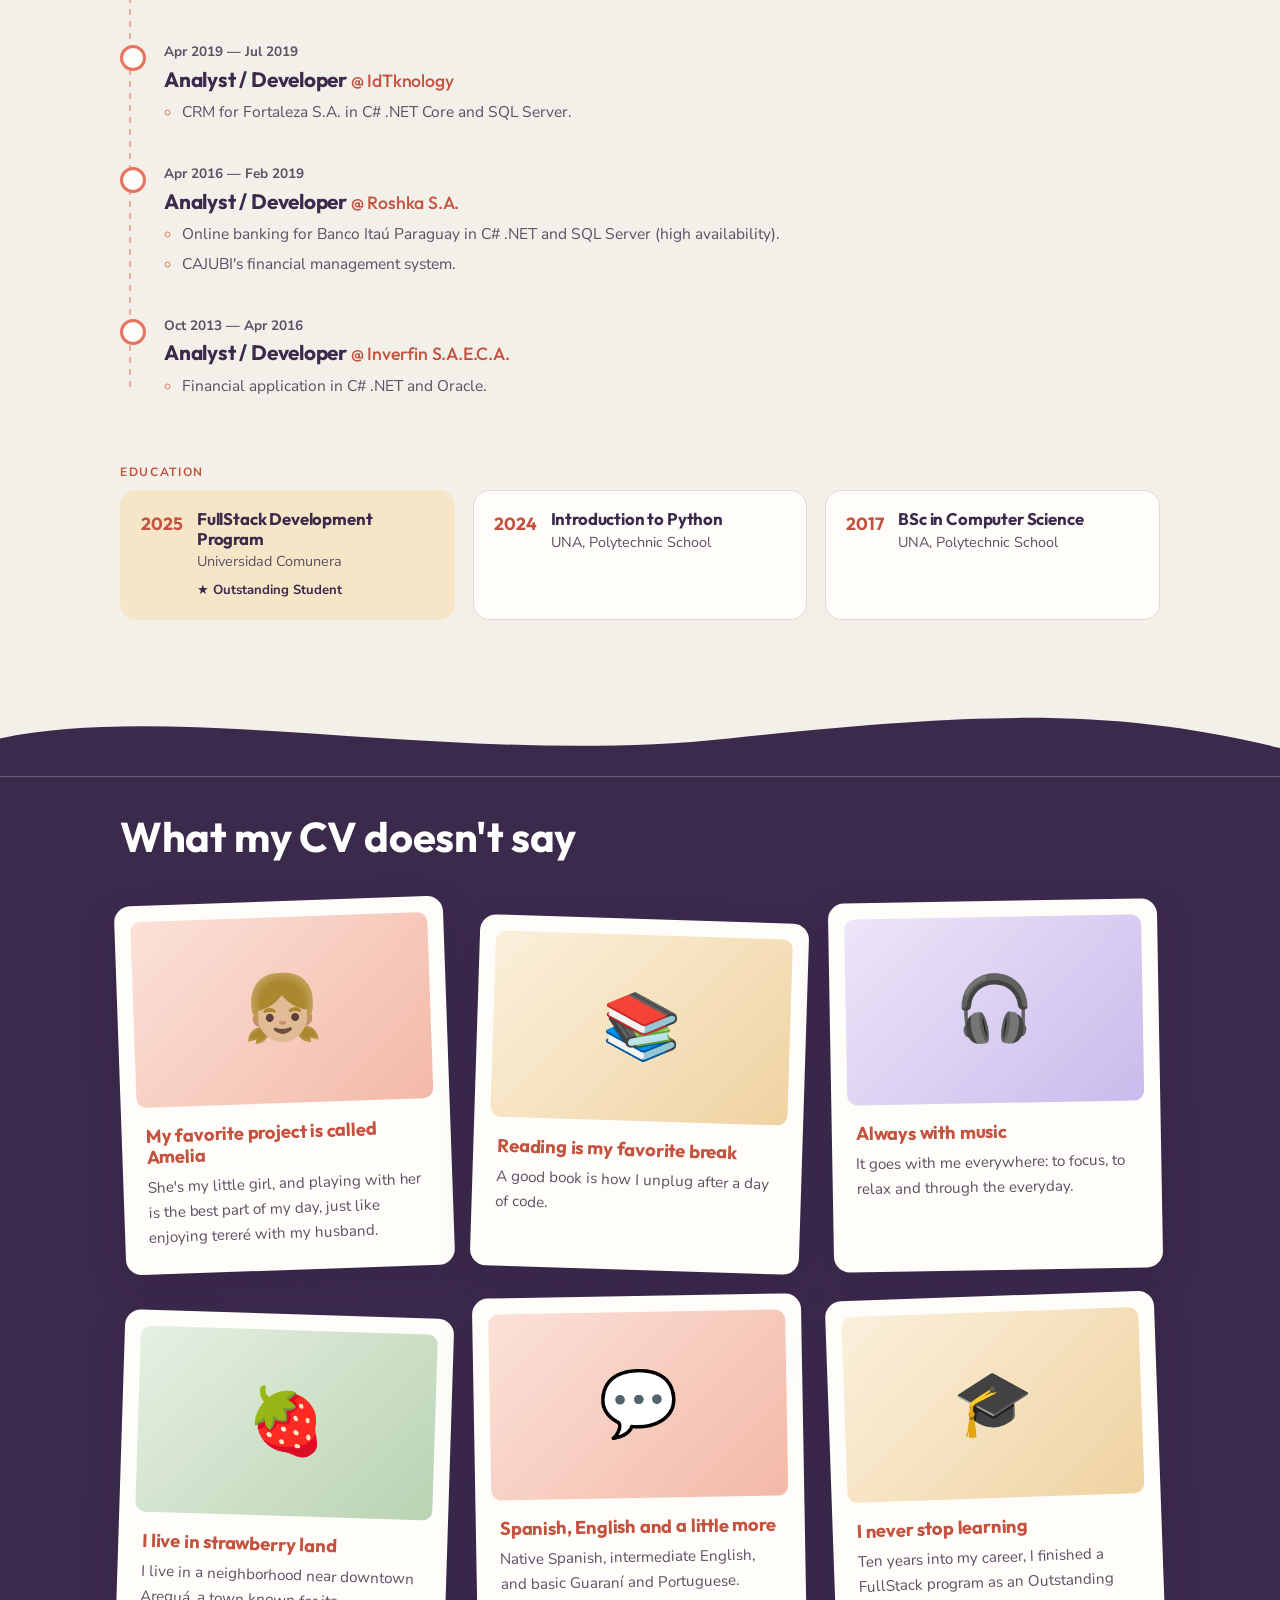
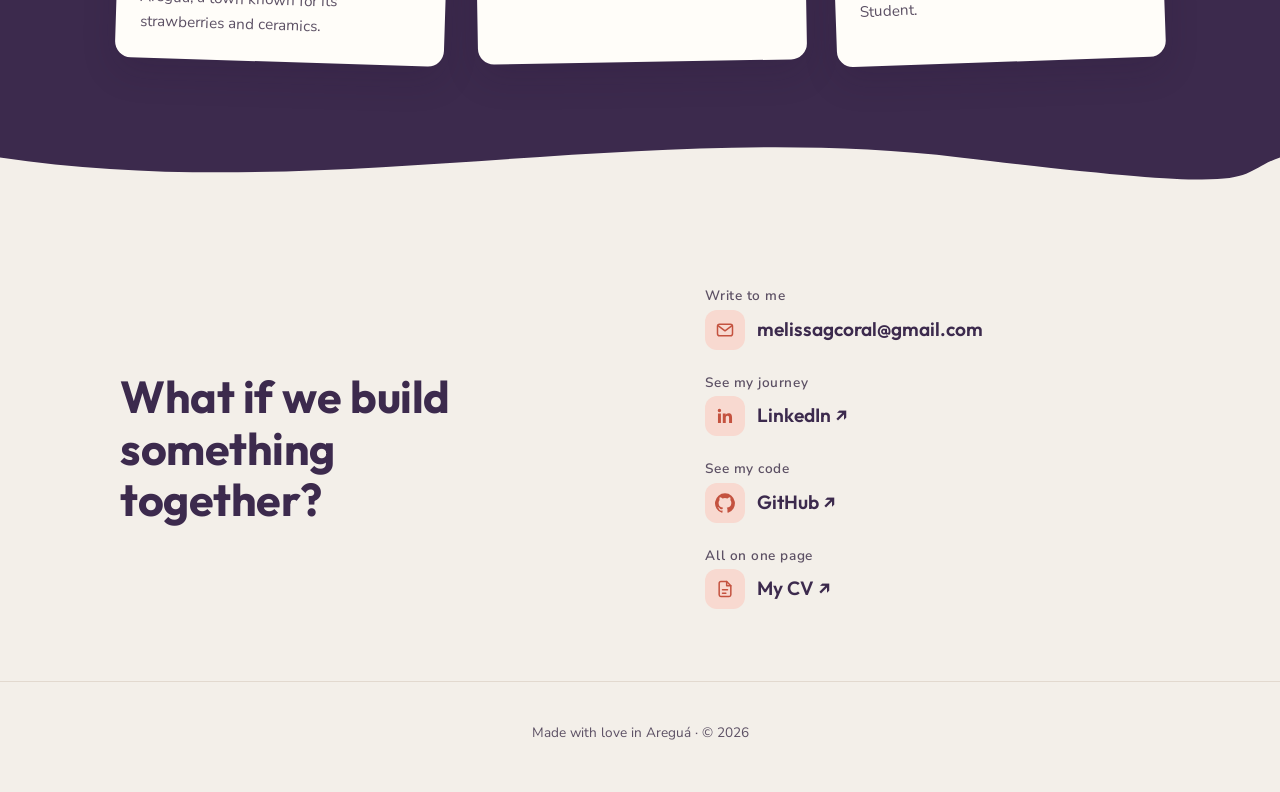
==== commit 839991e7: "Textos de Areguá más fieles: barrio cerca del centro, sin el lago Co-Authored-By: Claude Opus 5.5 <n" ====
--- a/index.html
+++ b/index.html
@@ -84,7 +84,7 @@
             </span>
             <p class="label" data-i18n="about.where.k">Estoy en</p>
             <h3>Areguá, Paraguay.</h3>
-            <p data-i18n="about.where.p">La ciudad de las frutillas, a orillas del lago Ypacaraí. Hoy trabajo en remoto y estoy abierta a otras modalidades.</p>
+            <p data-i18n="about.where.p">La ciudad de las frutillas y la cerámica. Hoy trabajo en remoto y estoy abierta a otras modalidades.</p>
             <ul class="pills work-modes" aria-label="Modalidades de trabajo">
               <li data-i18n="mode.remote">Remoto</li><li data-i18n="mode.onsite">Presencial</li><li data-i18n="mode.hybrid">Híbrido</li>
             </ul>
@@ -307,7 +307,7 @@
           <article class="fact card--tilt-r">
             <div class="fact__art fact__art--sage" aria-hidden="true">🍓</div>
             <h3 data-i18n="f1.t">Vivo en la tierra de las frutillas</h3>
-            <p data-i18n="f1.p">Areguá es famosa por sus frutillas y su cerámica. Mi oficina tiene vista a eso.</p>
+            <p data-i18n="f1.p">Vivo en un barrio cerca del centro de Areguá, una ciudad conocida por sus frutillas y su cerámica.</p>
           </article>
           <article class="fact card--tilt-l2">
             <div class="fact__art fact__art--coral" aria-hidden="true">💬</div>
